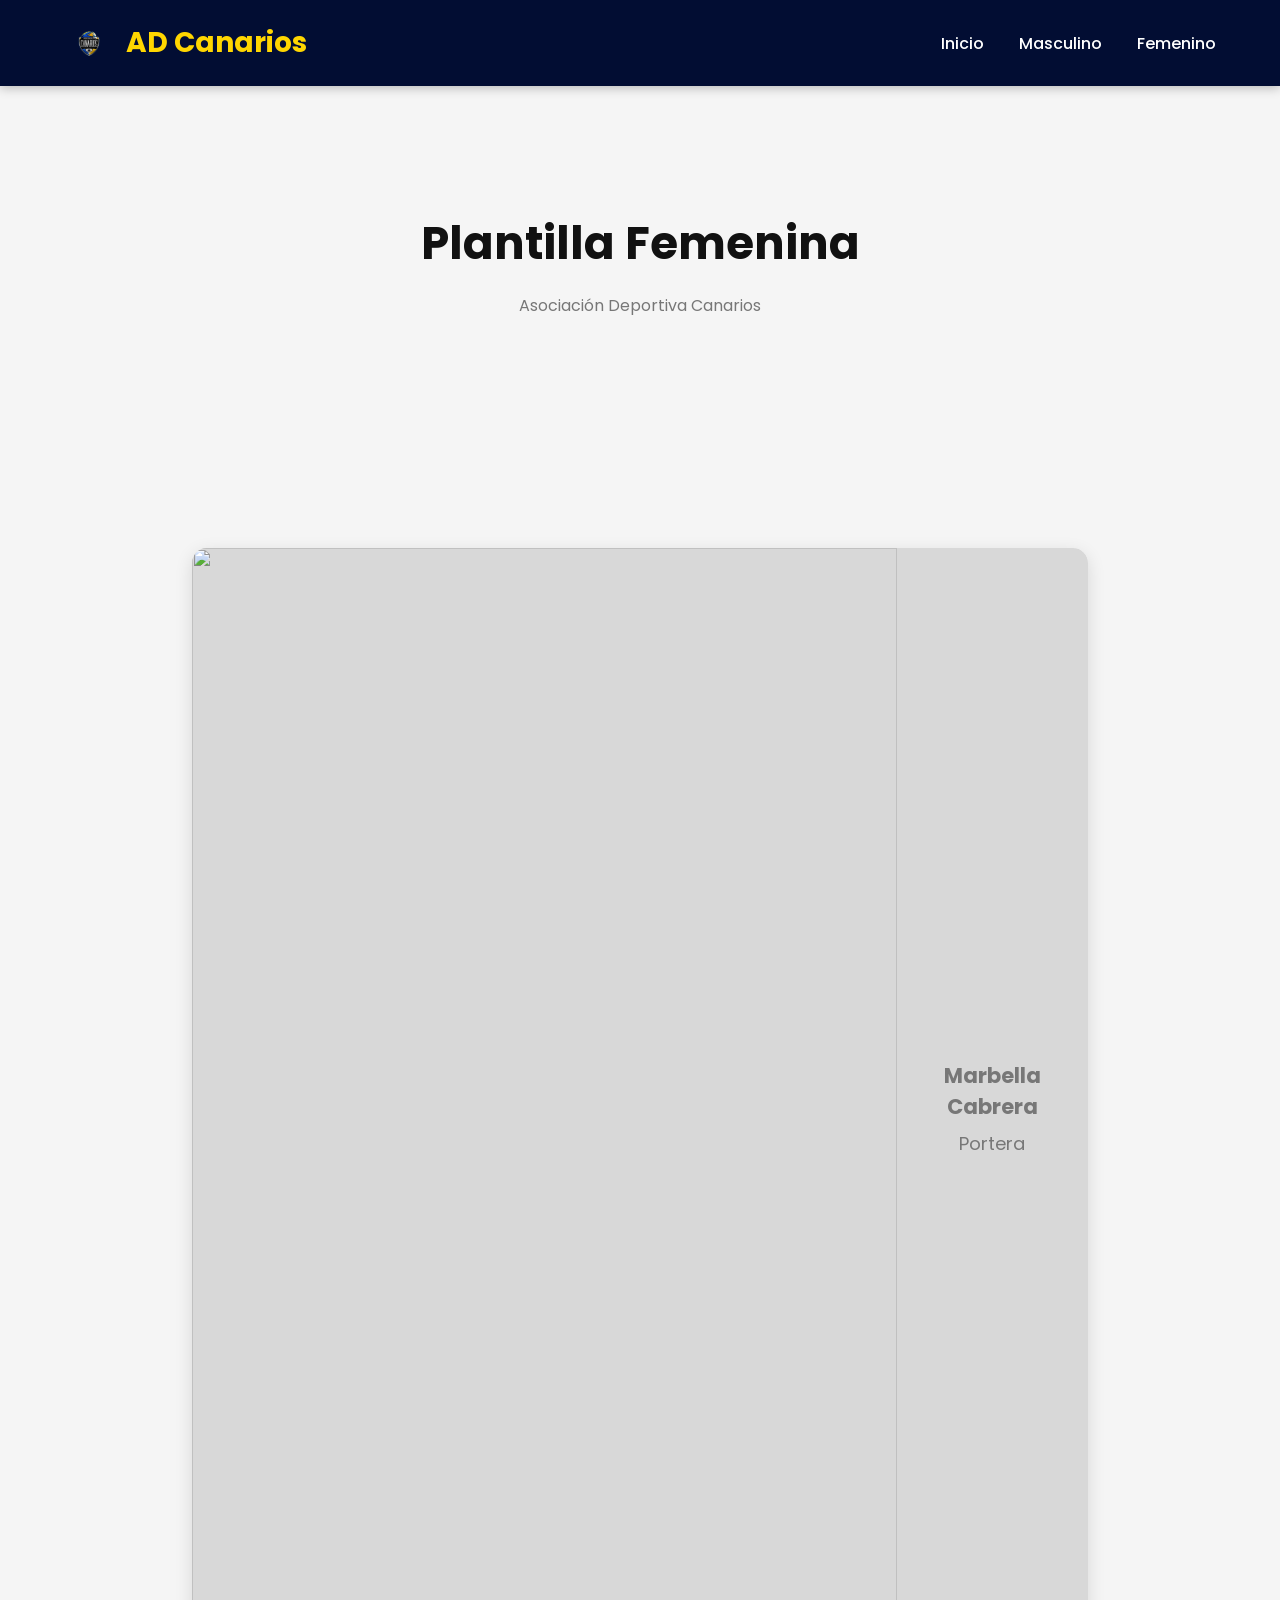
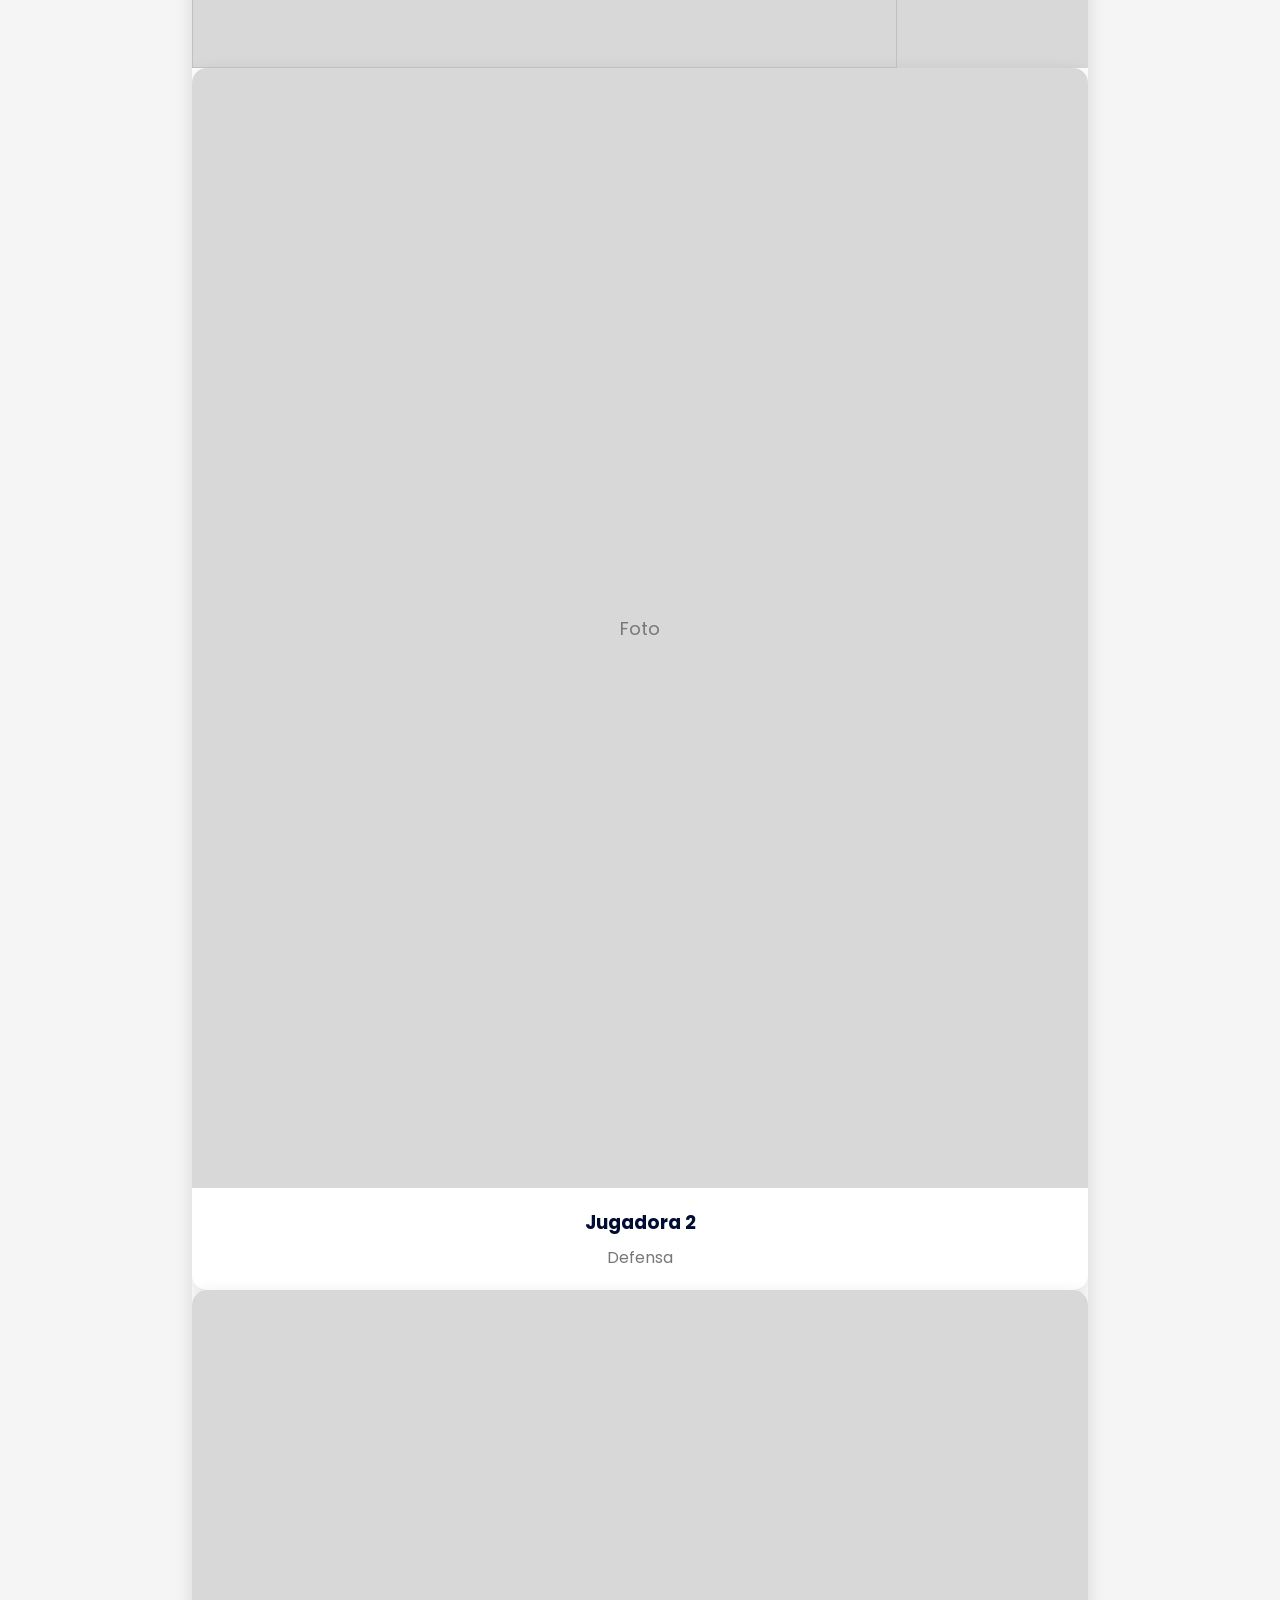
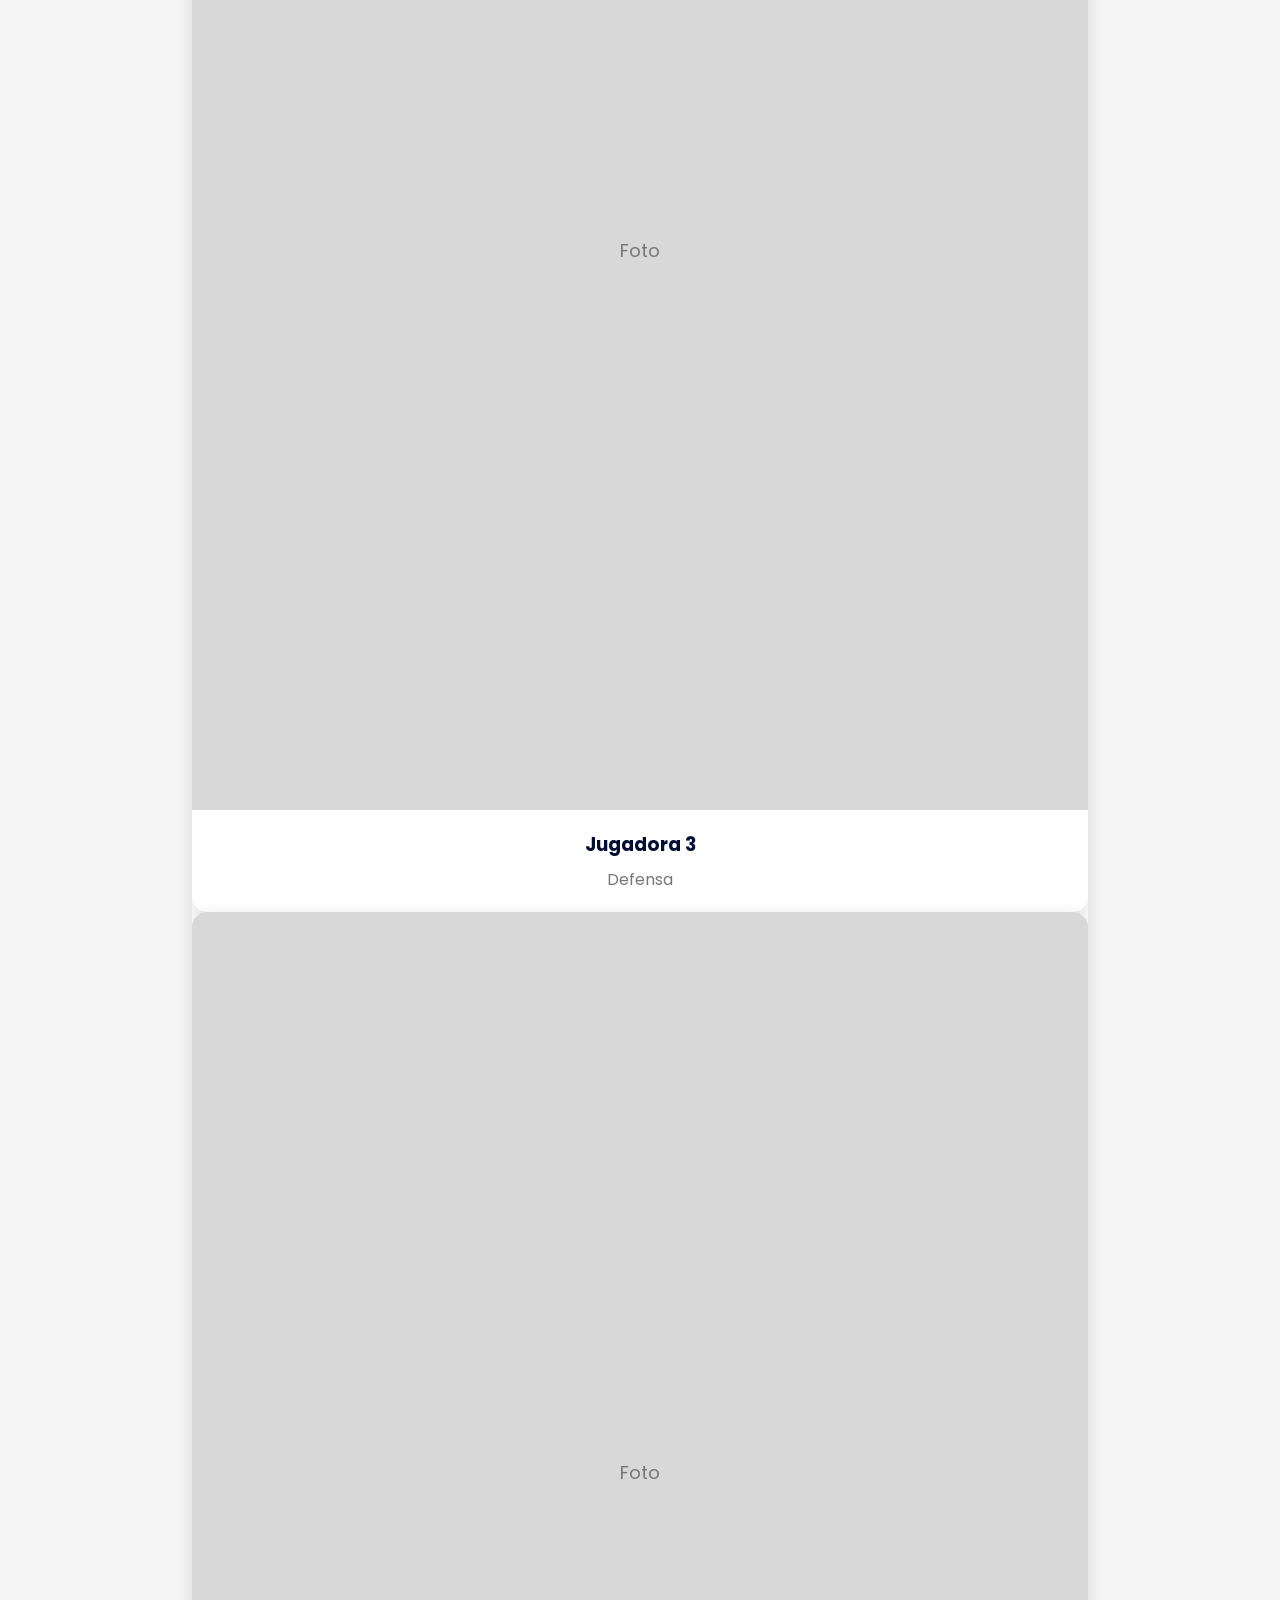
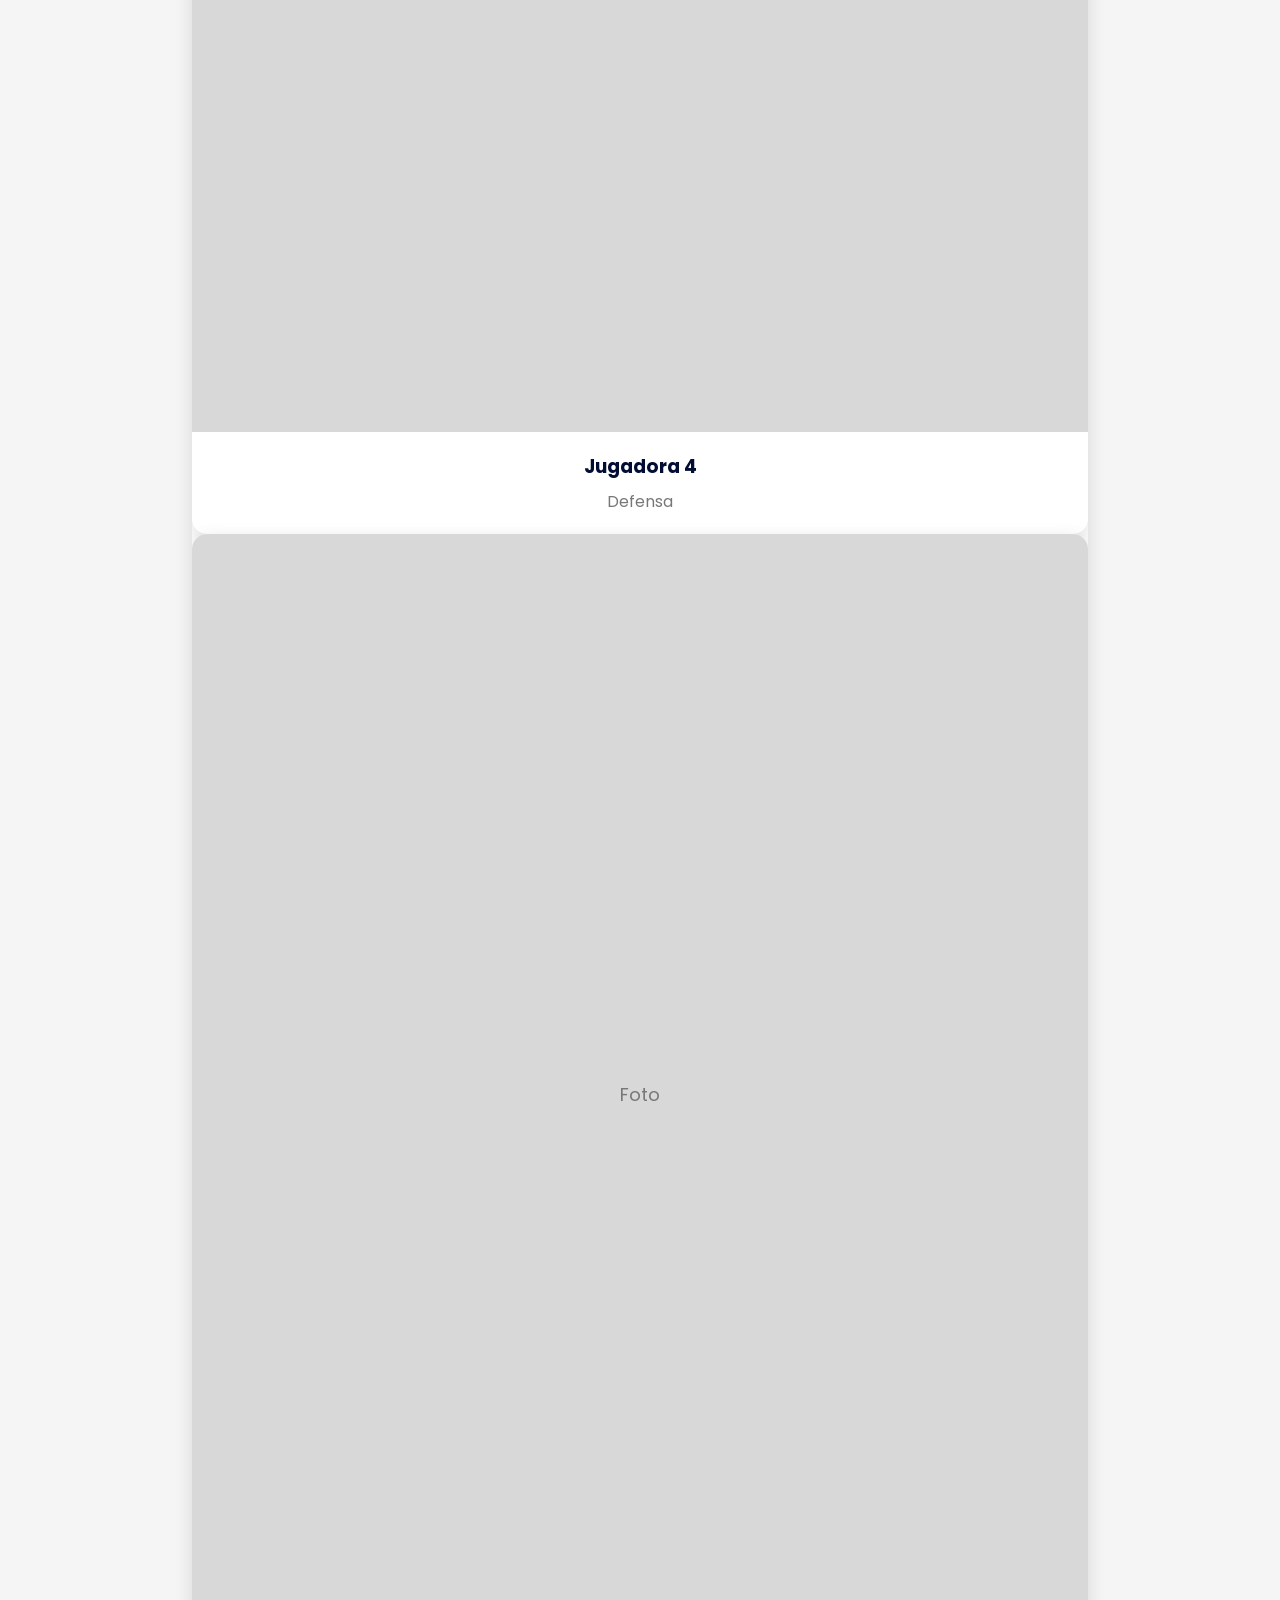
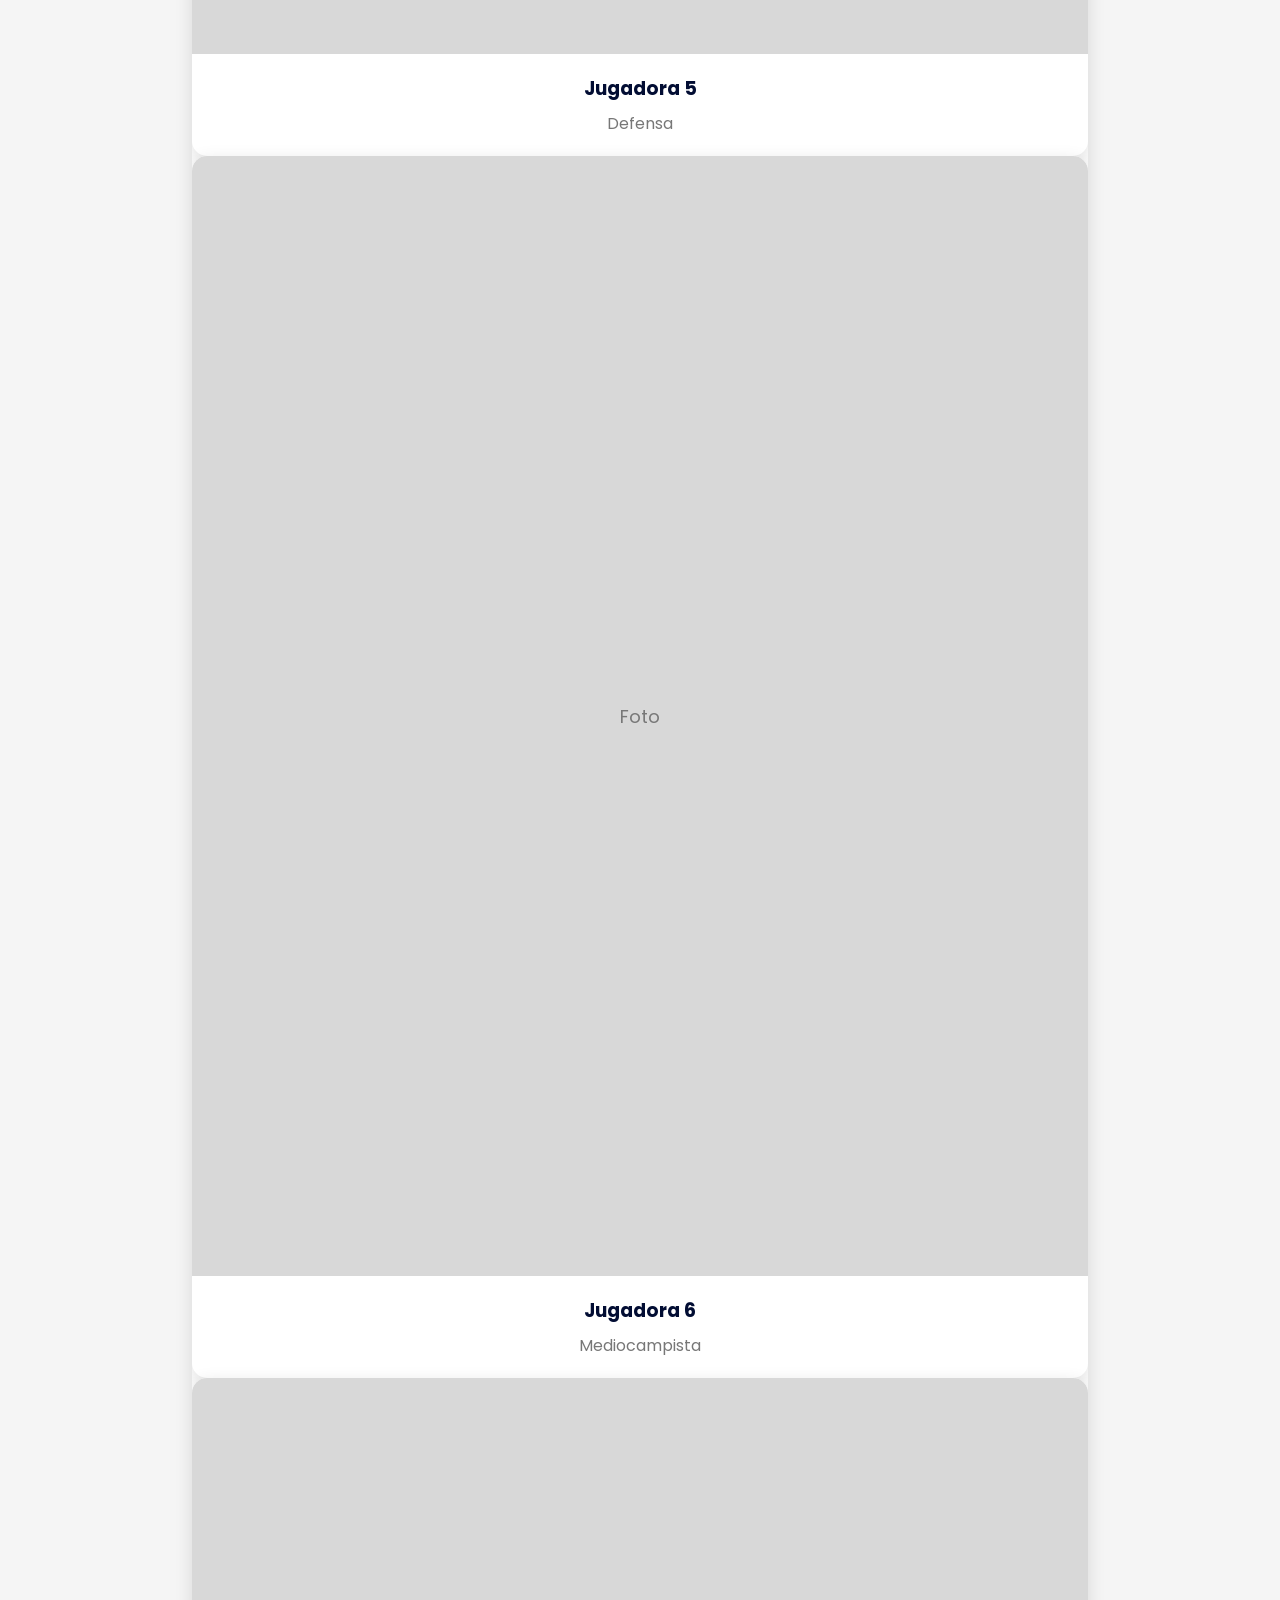
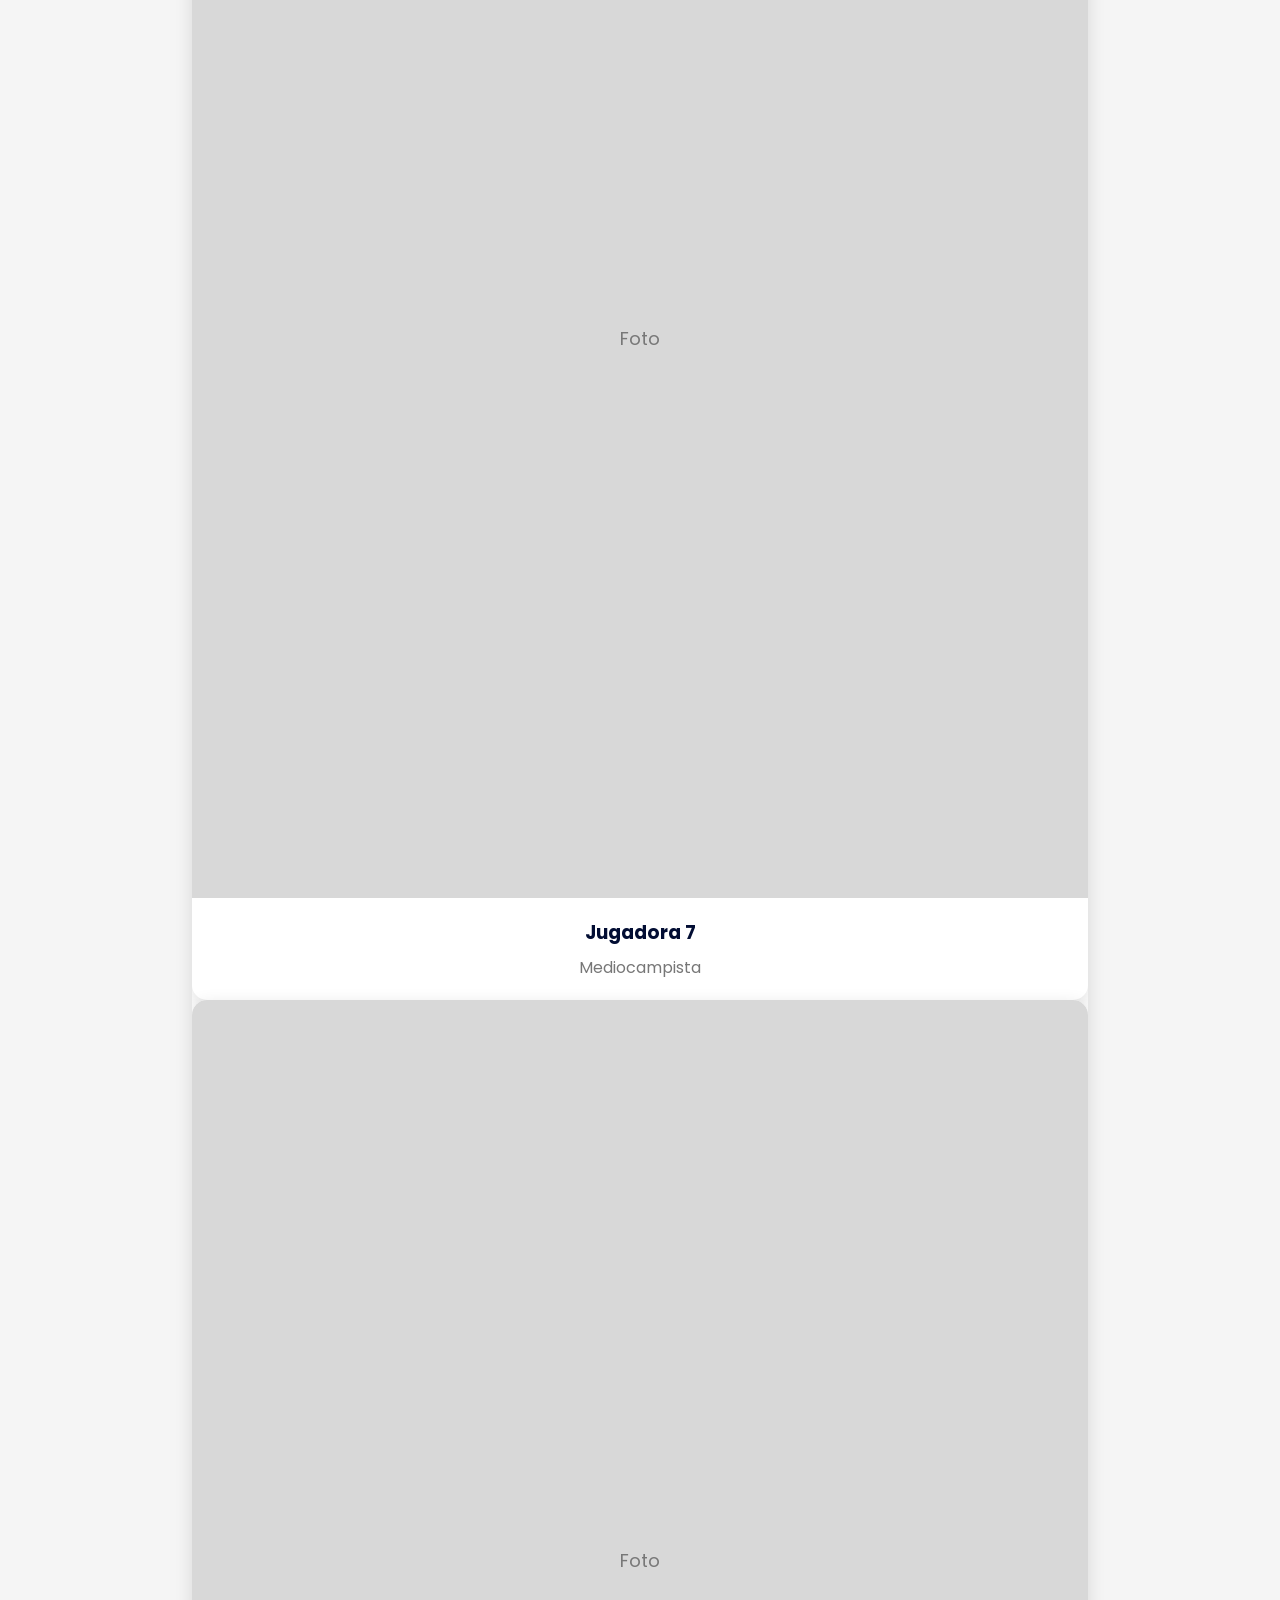
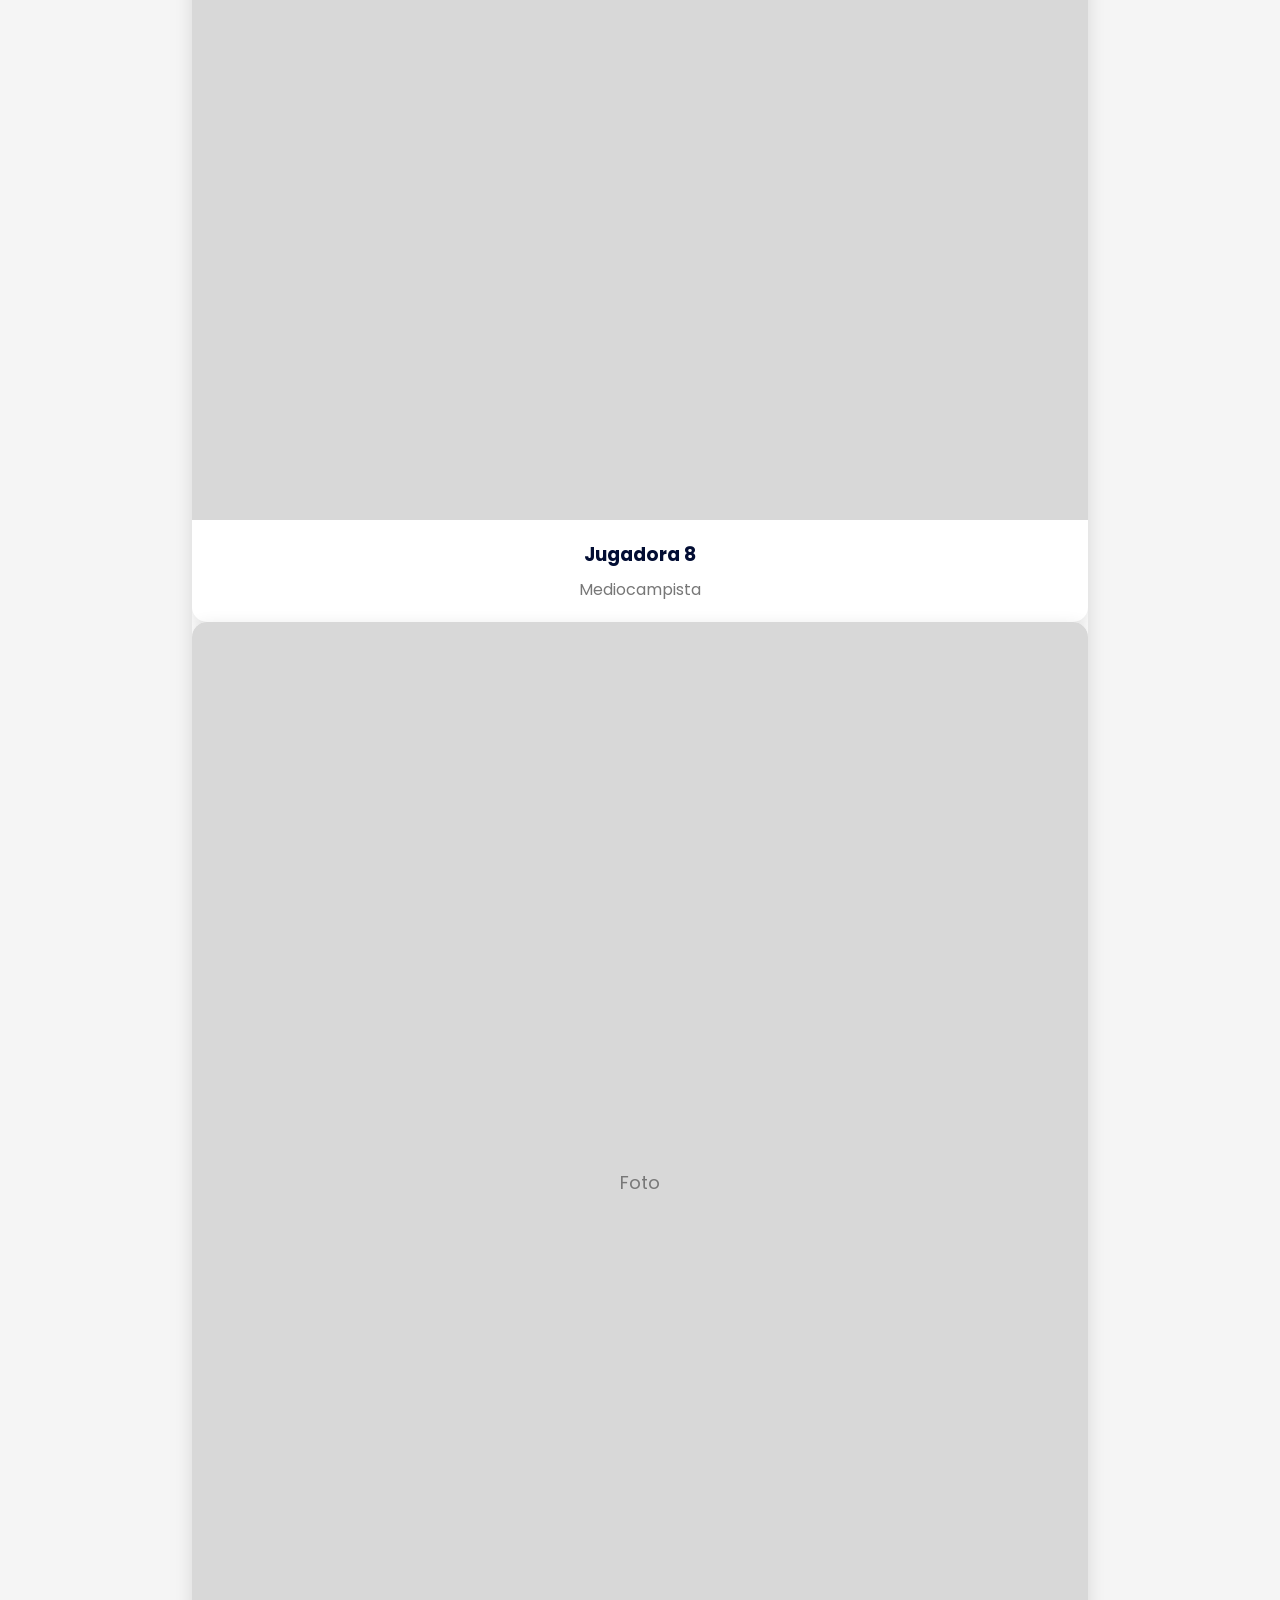
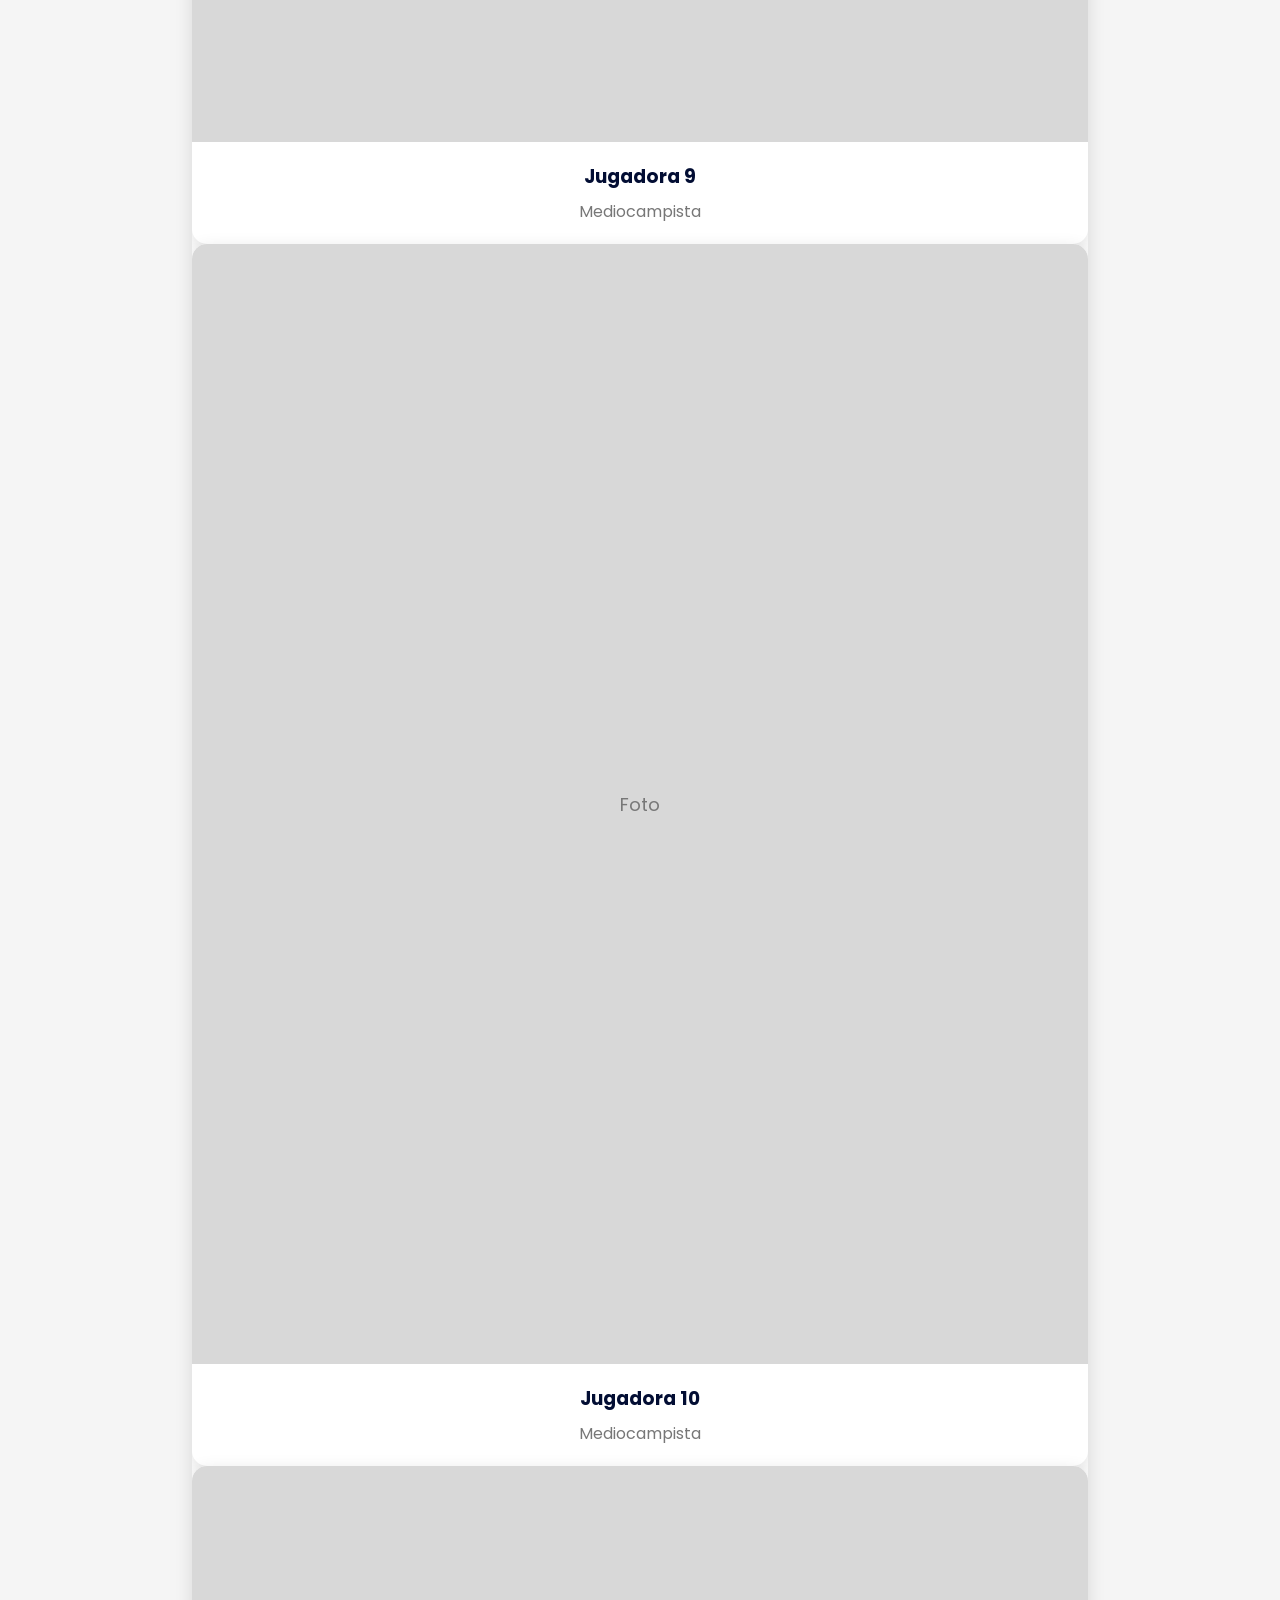
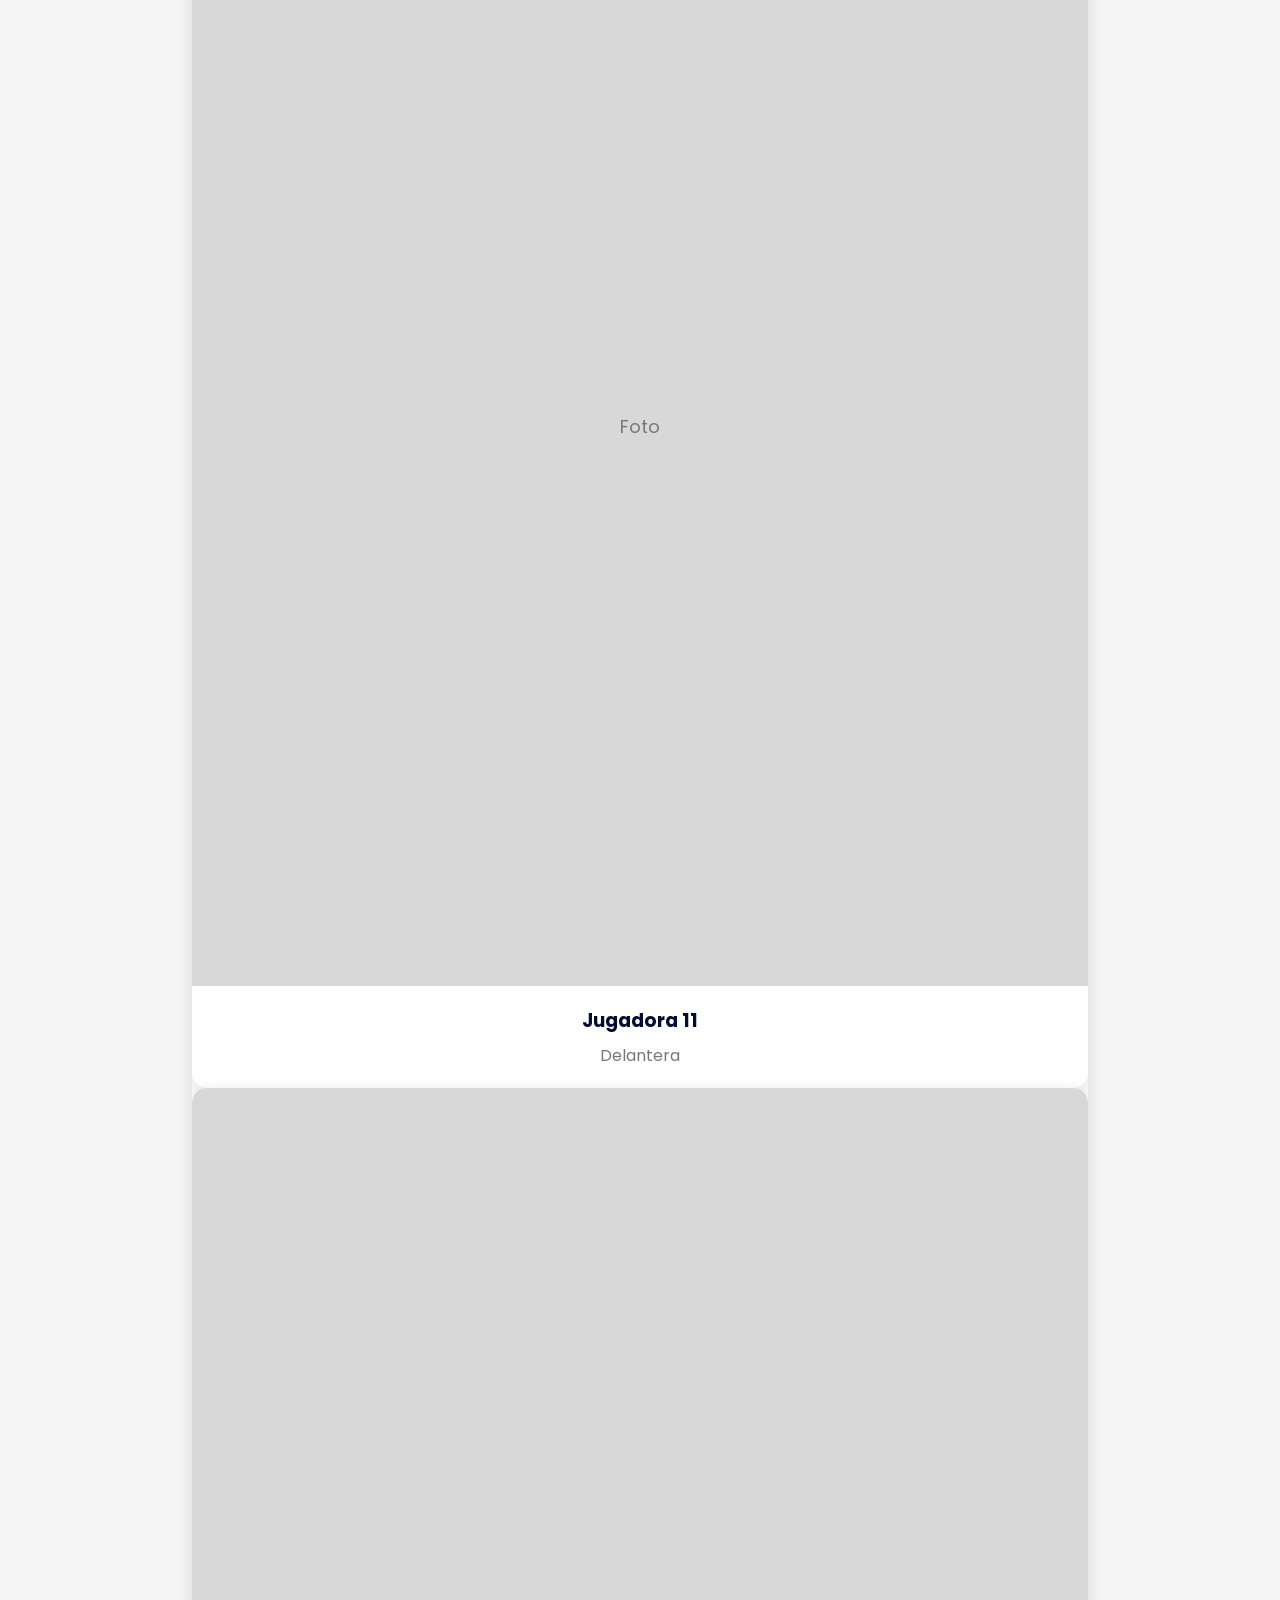
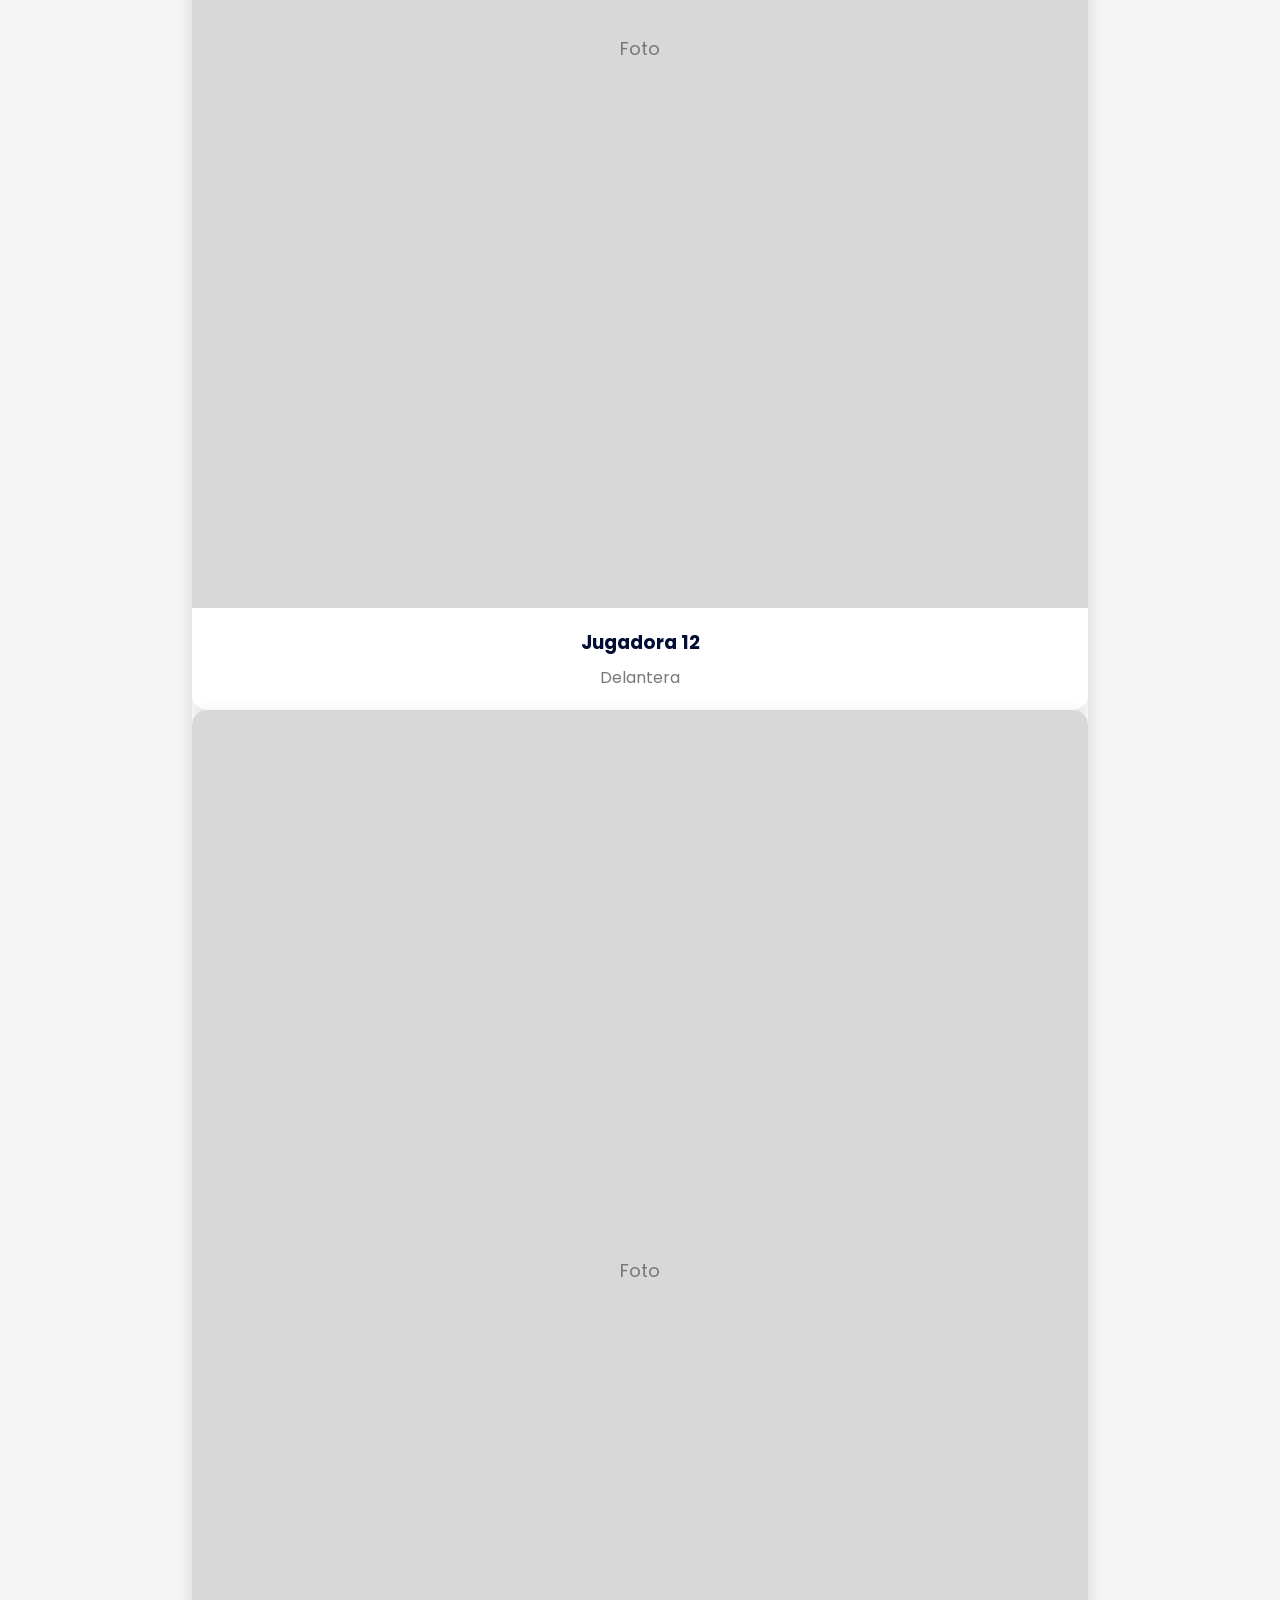
==== plantilla-femenina.html @ b411b933 "Update plantilla-femenina.html" ====
<!DOCTYPE html>
<html lang="es">

<head>
    <meta charset="UTF-8">
    <meta name="viewport" content="width=device-width, initial-scale=1.0">
    <title>Plantilla Femenina | AD Canarios</title>

    <link rel="stylesheet" href="style.css">

    <link rel="preconnect" href="https://fonts.googleapis.com">
    <link rel="preconnect" href="https://fonts.gstatic.com" crossorigin>
    <link rel="icon" type="image/jpeg" href="img/logo.png">

    <link href="https://fonts.googleapis.com/css2?family=Poppins:wght@300;400;500;600;700;800&display=swap"
        rel="stylesheet">
</head>

<body>

<header>

    <nav class="navbar">

        <div class="logo">
            <img src="img/logo.png" alt="Logo AD Canarios">
            <span>AD Canarios</span>
        </div>

        <ul class="menu">
            <li><a href="index.html">Inicio</a></li>
            <li><a href="plantilla-masculina.html">Masculino</a></li>
            <li><a href="plantilla-femenina.html">Femenino</a></li>
        </ul>

    </nav>

</header>

<section class="page-title">

    <h1>Plantilla Femenina</h1>

    <p>
        Asociación Deportiva Canarios
    </p>

</section>

<section class="players-grid">

    <!-- Jugadora 1 -->
    <div class="player-card">
        <div class="player-photo"><img src=img/Femenino/marbella.jpg</div>
        <div class="player-info">
            <h3>Marbella Cabrera</h3>
            <p>Portera</p>
        </div>
    </div>

    <!-- Jugadora 2 -->
    <div class="player-card">
        <div class="player-photo">Foto</div>
        <div class="player-info">
            <h3>Jugadora 2</h3>
            <p>Defensa</p>
        </div>
    </div>

    <!-- Jugadora 3 -->
    <div class="player-card">
        <div class="player-photo">Foto</div>
        <div class="player-info">
            <h3>Jugadora 3</h3>
            <p>Defensa</p>
        </div>
    </div>

    <!-- Jugadora 4 -->
    <div class="player-card">
        <div class="player-photo">Foto</div>
        <div class="player-info">
            <h3>Jugadora 4</h3>
            <p>Defensa</p>
        </div>
    </div>

    <!-- Jugadora 5 -->
    <div class="player-card">
        <div class="player-photo">Foto</div>
        <div class="player-info">
            <h3>Jugadora 5</h3>
            <p>Defensa</p>
        </div>
    </div>

    <!-- Jugadora 6 -->
    <div class="player-card">
        <div class="player-photo">Foto</div>
        <div class="player-info">
            <h3>Jugadora 6</h3>
            <p>Mediocampista</p>
        </div>
    </div>

    <!-- Jugadora 7 -->
    <div class="player-card">
        <div class="player-photo">Foto</div>
        <div class="player-info">
            <h3>Jugadora 7</h3>
            <p>Mediocampista</p>
        </div>
    </div>

    <!-- Jugadora 8 -->
    <div class="player-card">
        <div class="player-photo">Foto</div>
        <div class="player-info">
            <h3>Jugadora 8</h3>
            <p>Mediocampista</p>
        </div>
    </div>

    <!-- Jugadora 9 -->
    <div class="player-card">
        <div class="player-photo">Foto</div>
        <div class="player-info">
            <h3>Jugadora 9</h3>
            <p>Mediocampista</p>
        </div>
    </div>

    <!-- Jugadora 10 -->
    <div class="player-card">
        <div class="player-photo">Foto</div>
        <div class="player-info">
            <h3>Jugadora 10</h3>
            <p>Mediocampista</p>
        </div>
    </div>

    <!-- Jugadora 11 -->
    <div class="player-card">
        <div class="player-photo">Foto</div>
        <div class="player-info">
            <h3>Jugadora 11</h3>
            <p>Delantera</p>
        </div>
    </div>

    <!-- Jugadora 12 -->
    <div class="player-card">
        <div class="player-photo">Foto</div>
        <div class="player-info">
            <h3>Jugadora 12</h3>
            <p>Delantera</p>
        </div>
    </div>

    <!-- Jugadora 13 -->
    <div class="player-card">
        <div class="player-photo">Foto</div>
        <div class="player-info">
            <h3>Jugadora 13</h3>
            <p>Delantera</p>
        </div>
    </div>

    <!-- Jugadora 14 -->
    <div class="player-card">
        <div class="player-photo">Foto</div>
        <div class="player-info">
            <h3>Jugadora 14</h3>
            <p>Delantera</p>
        </div>
    </div>

    <!-- Jugadora 15 -->
    <div class="player-card">
        <div class="player-photo">Foto</div>
        <div class="player-info">
            <h3>Jugadora 15</h3>
            <p>Delantera</p>
        </div>
    </div>

    <!-- Jugadora 16 -->
    <div class="player-card">
        <div class="player-photo">Foto</div>
        <div class="player-info">
            <h3>Jugadora 16</h3>
            <p>Suplente</p>
        </div>
    </div>

    <!-- Jugadora 17 -->
    <div class="player-card">
        <div class="player-photo">Foto</div>
        <div class="player-info">
            <h3>Jugadora 17</h3>
            <p>Suplente</p>
        </div>
    </div>

    <!-- Jugadora 18 -->
    <div class="player-card">
        <div class="player-photo">Foto</div>
        <div class="player-info">
            <h3>Jugadora 18</h3>
            <p>Suplente</p>
        </div>
    </div>

    <!-- Jugadora 19 -->
    <div class="player-card">
        <div class="player-photo">Foto</div>
        <div class="player-info">
            <h3>Jugadora 19</h3>
            <p>Suplente</p>
        </div>
    </div>

    <!-- Jugadora 20 -->
    <div class="player-card">
        <div class="player-photo">Foto</div>
        <div class="player-info">
            <h3>Jugadora 20</h3>
            <p>Suplente</p>
        </div>
    </div>

</section>

<footer>

    <h2>AD Canarios</h2>

    <p>Plantilla Oficial Femenina</p>

    <p>© 2026 Todos los derechos reservados.</p>

</footer>

</body>

</html>
---- style.css ----
/* ===========================
   RESET
=========================== */

*{
    margin:0;
    padding:0;
    box-sizing:border-box;
}

html{
    scroll-behavior:smooth;
}

body{
    font-family:'Poppins',sans-serif;
    background:#f5f5f5;
    color:#020d33;
}

/* ===========================
   NAVBAR
=========================== */

header{
    position:fixed;
    width:100%;
    top:0;
    left:0;
    z-index:1000;
    background:#020d33;
    box-shadow:0 2px 10px rgba(0,0,0,.25);
}

.navbar{
    width:90%;
    max-width:1200px;
    margin:auto;
    display:flex;
    justify-content:space-between;
    align-items:center;
    padding:18px 0;
}

.logo{
    display: flex;
    align-items: center;
    gap: 12px;
}

.logo img{
    width: 50px;
    height: 50px;
    object-fit: contain;
}

.logo span{
    color: #FFD600;
    font-size: 28px;
    font-weight: 700;
}

.menu{
    display:flex;
    list-style:none;
    gap:35px;
}

.menu a{
    color:white;
    text-decoration:none;
    font-weight:500;
    transition:.3s;
}

.menu a:hover{
    color:#FFD600;
}

/* ===========================
   HERO
=========================== */

.hero{
    height:100vh;
    background:
        linear-gradient(rgba(0,0,0,.55), rgba(0,0,0,.55)),
        url("img/fondoEquipo.jpeg");

    background-size:cover;
    background-position:center;
    background-repeat:no-repeat;

    display:flex;
    align-items:center;
    justify-content:center;
}


.hero-content{
    position:relative;
    z-index:2;
    color:white;
    text-align:center;
    width:90%;
    max-width:900px;
}

.hero h1{
    font-size:60px;
    margin-bottom:20px;
}

.hero p{
    font-size:20px;
    line-height:1.8;
    margin-bottom:40px;
}

.hero-buttons{
    display:flex;
    justify-content:center;
    gap:20px;
    flex-wrap:wrap;
}

/* ===========================
   BOTONES
=========================== */

.btn{
    background:#FFD600;
    color:#111;
    text-decoration:none;
    padding:15px 35px;
    border-radius:40px;
    font-weight:700;
    transition:.3s;
}

.btn:hover{
    transform:translateY(-4px);
    background:#111;
    color:#FFD600;
}

.btn2{
    background:white;
}

.btn2:hover{
    background:#FFD600;
    color:#111;
}

/* ===========================
   SECCIONES
=========================== */

section{
    padding:90px 10%;
}

h2{
    text-align:center;
    font-size:40px;
    margin-bottom:50px;
    color:#111;
}

.container{
    max-width:900px;
    margin:auto;
    text-align:center;
}

.container p{
    font-size:18px;
    line-height:1.9;
    margin-bottom:20px;
}

/* ===========================
   MISION
=========================== */

.mision-vision{
    display:grid;
    grid-template-columns:repeat(2,1fr);
    gap:30px;
    padding:0 10% 90px;
}

.card{
    background:white;
    padding:40px;
    border-radius:15px;
    box-shadow:0 5px 18px rgba(0,0,0,.1);
    transition:.3s;
}

.card:hover{
    transform:translateY(-8px);
}

.card h3{
    color:#FFD600;
    margin-bottom:20px;
    font-size:30px;
}

.card p{
    line-height:1.8;
}

/* ===========================
   EQUIPOS
=========================== */

.equipos-grid{
    display:grid;
    grid-template-columns:repeat(2,1fr);
    gap:40px;
}

.equipo-card{
    background:white;
    border-radius:18px;
    padding:40px;
    text-align:center;
    box-shadow:0 6px 20px rgba(0,0,0,.12);
    transition:.3s;
}

.equipo-card:hover{
    transform:translateY(-10px);
}

.equipo-card h3{
    margin-bottom:15px;
    font-size:28px;
}

.equipo-card p{
    margin-bottom:30px;
    line-height:1.7;
}

/* ===========================
   ESTADISTICAS
=========================== */

.estadisticas{
    background:#020d33
    ;
    color:white;
}

.estadisticas h2{
    color:white;
}

.stats{
    display:grid;
    grid-template-columns:repeat(4,1fr);
    gap:25px;
}

.stat{
    text-align:center;
    background:#222;
    padding:35px;
    border-radius:15px;
}

.stat h3{
    font-size:50px;
    color:#FFD600;
}

.stat span{
    font-size:18px;
}

/* ===========================
   CTA
=========================== */

.cta{
    text-align:center;
    background:#FFD600;
}

.cta h2{
    color:#111;
}

.cta p{
    font-size:20px;
    margin-bottom:35px;
}

/* ===========================
   FOOTER
=========================== */

footer{
    background:#111;
    color:white;
    text-align:center;
    padding:50px 20px;
}

footer h2{
    color:#FFD600;
    margin-bottom:15px;
}

footer p{
    margin:10px 0;
}

/* ===========================
   PLANTILLAS
=========================== */

.page-title{
    margin-top:120px;
    text-align:center;
    margin-bottom:50px;
}

.page-title h1{
    font-size:45px;
    color:#111;
}

.page-title p{
    color:#777;
    margin-top:15px;
}

.players-grid{
    width:90%;
    max-width:1300px;
    margin:auto;
    display:grid;
    grid-template-columns:repeat(auto-fit,minmax(220px,1fr));
    gap:25px;
    padding-bottom:80px;
}

.player-card{
    background:white;
    border-radius:15px;
    overflow:hidden;
    box-shadow:0 5px 18px rgba(0,0,0,.12);
    transition:.3s;
}

.player-card:hover{
    transform:translateY(-8px);
}

.player-photo{
    aspect-ratio:4/5;
    background:#d8d8d8;
    display:flex;
    justify-content:center;
    align-items:center;
    color:#777;
    font-size:18px;
    overflow:hidden;
}

.player-photo img{
    width:100%;
    height:100%;
    object-fit:contain;
}

.player-info{
    padding:20px;
    text-align:center;
}

.player-info h3{
    margin-bottom:8px;
}

.player-info p{
    color:#777;
}

/* ===========================
   RESPONSIVE
=========================== */

@media(max-width:992px){

.menu{
    gap:18px;
}

.hero h1{
    font-size:42px;
}

.stats{
    grid-template-columns:repeat(2,1fr);
}

.mision-vision{
    grid-template-columns:1fr;
}

.equipos-grid{
    grid-template-columns:1fr;
}

}

@media(max-width:768px){

.navbar{
    flex-direction:column;
    gap:20px;
}

.menu{
    flex-wrap:wrap;
    justify-content:center;
}

.hero h1{
    font-size:35px;
}

.hero p{
    font-size:18px;
}

.stats{
    grid-template-columns:1fr;
}

.page-title h1{
    font-size:34px;
}

}
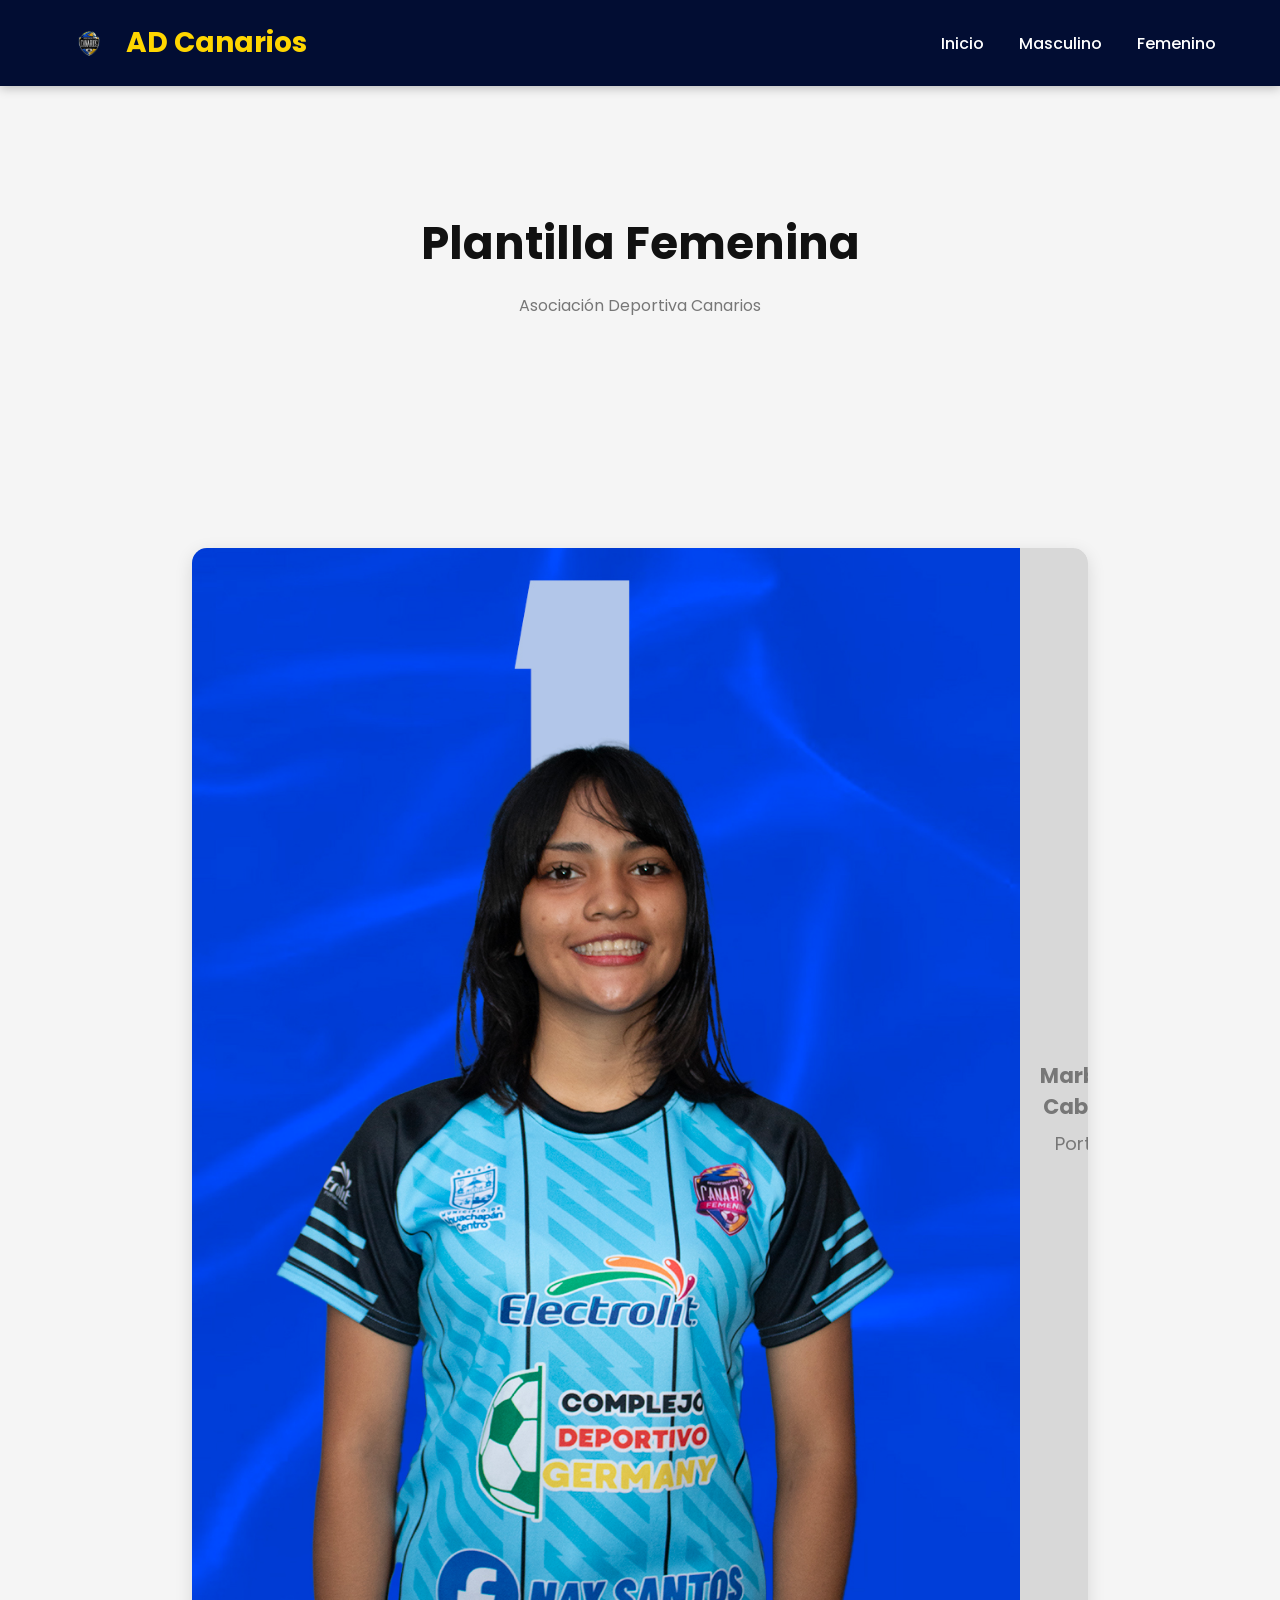
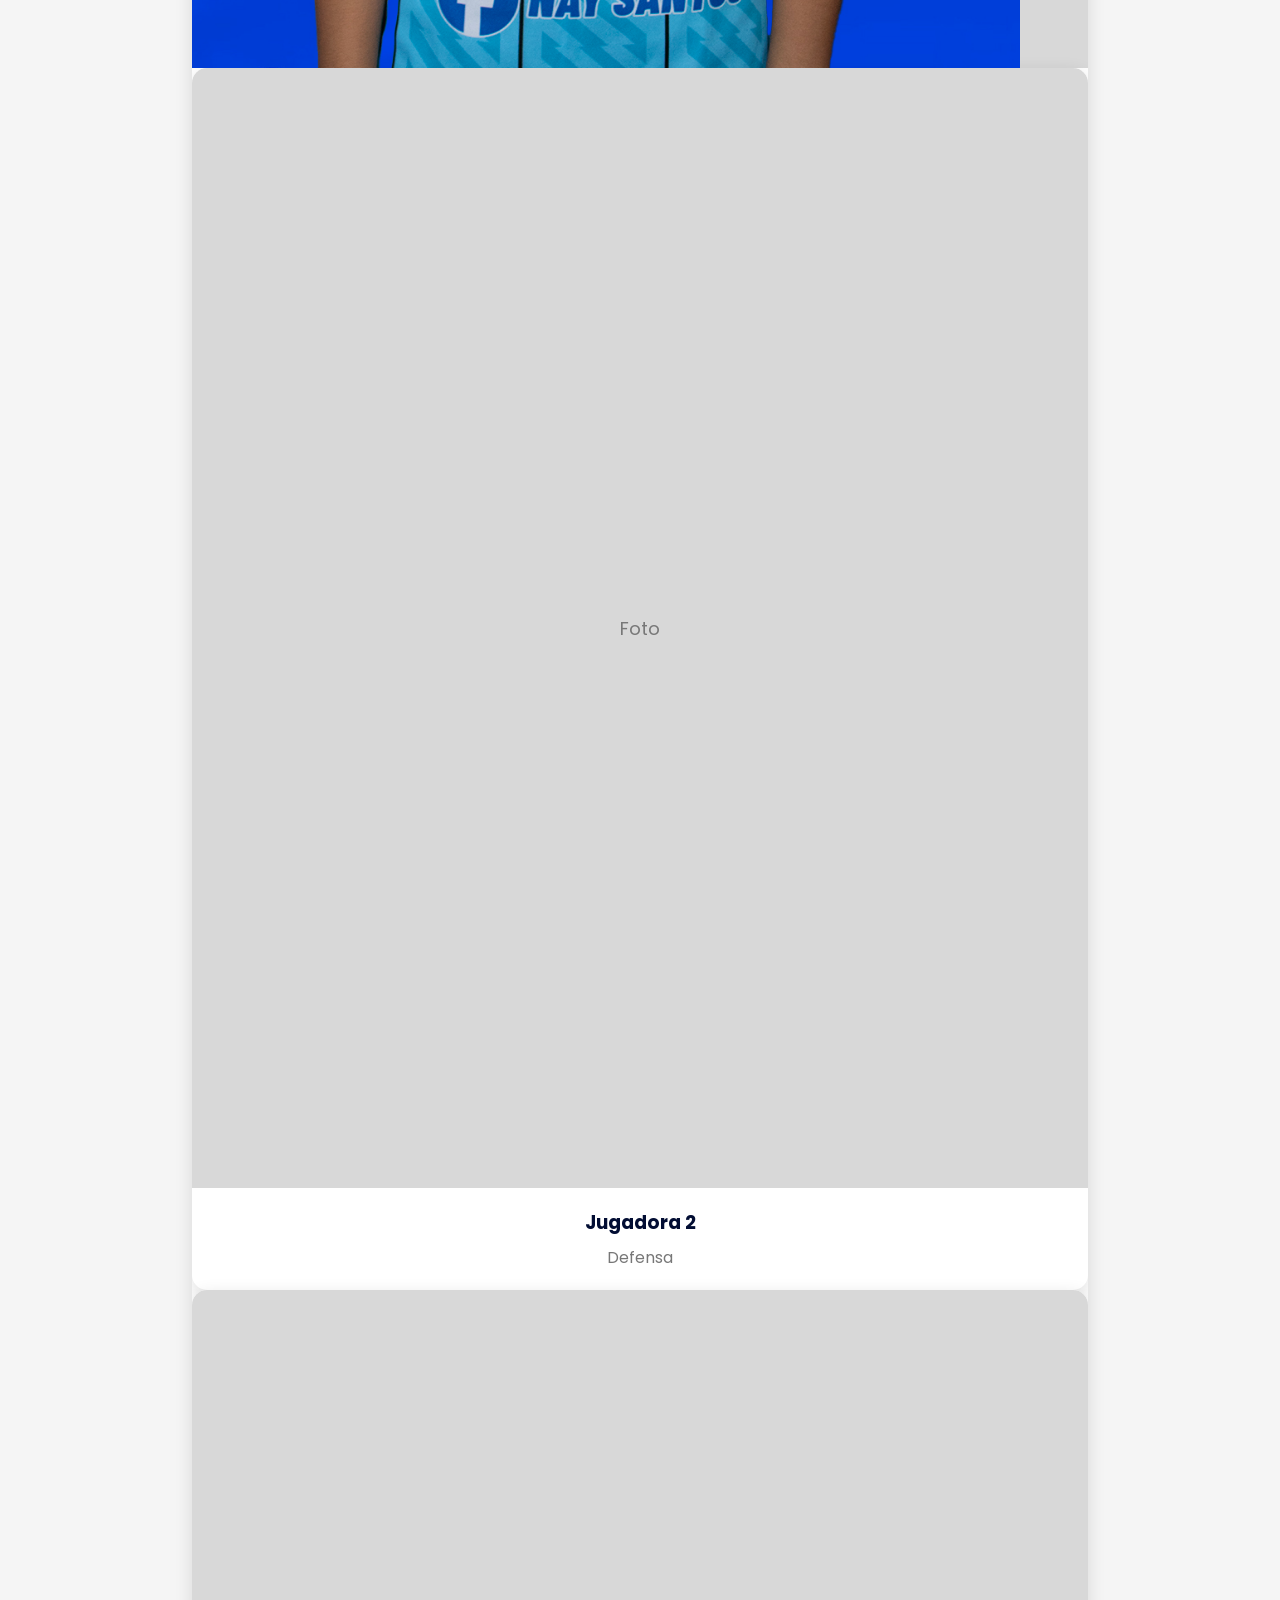
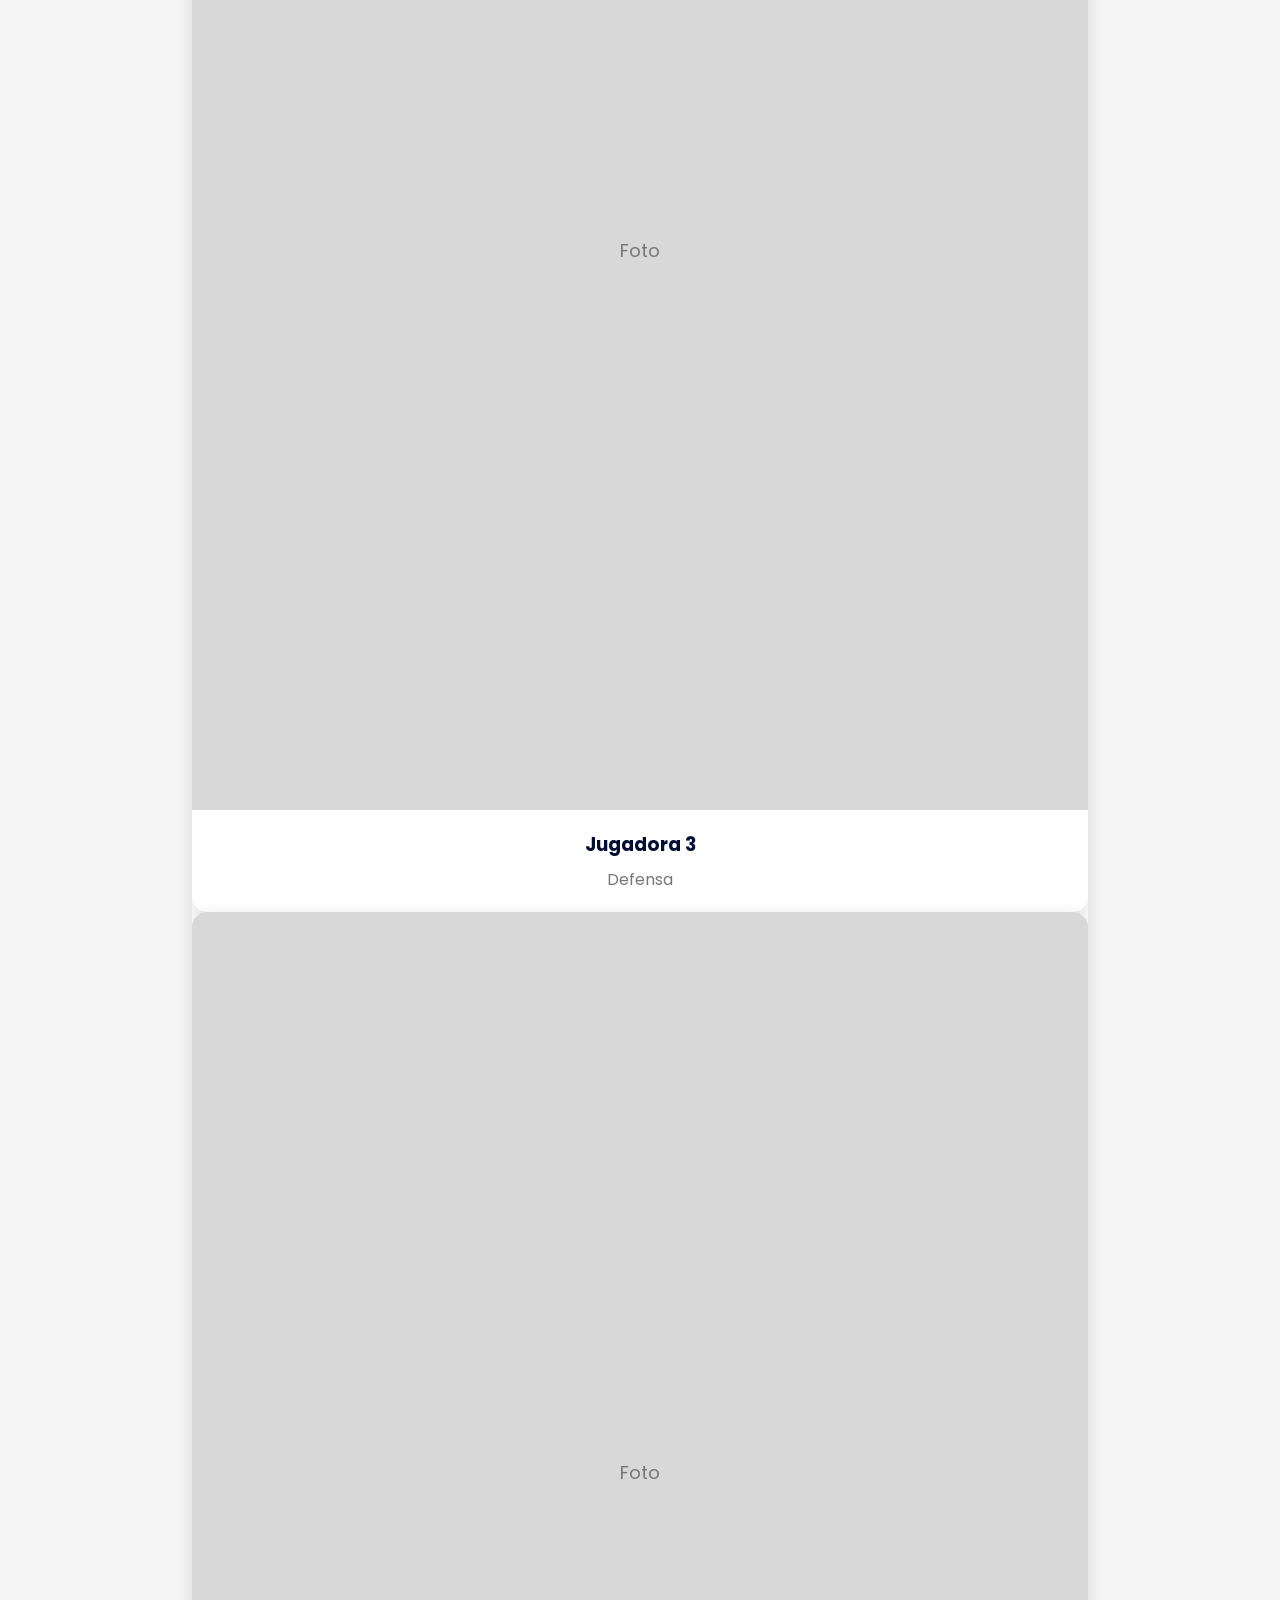
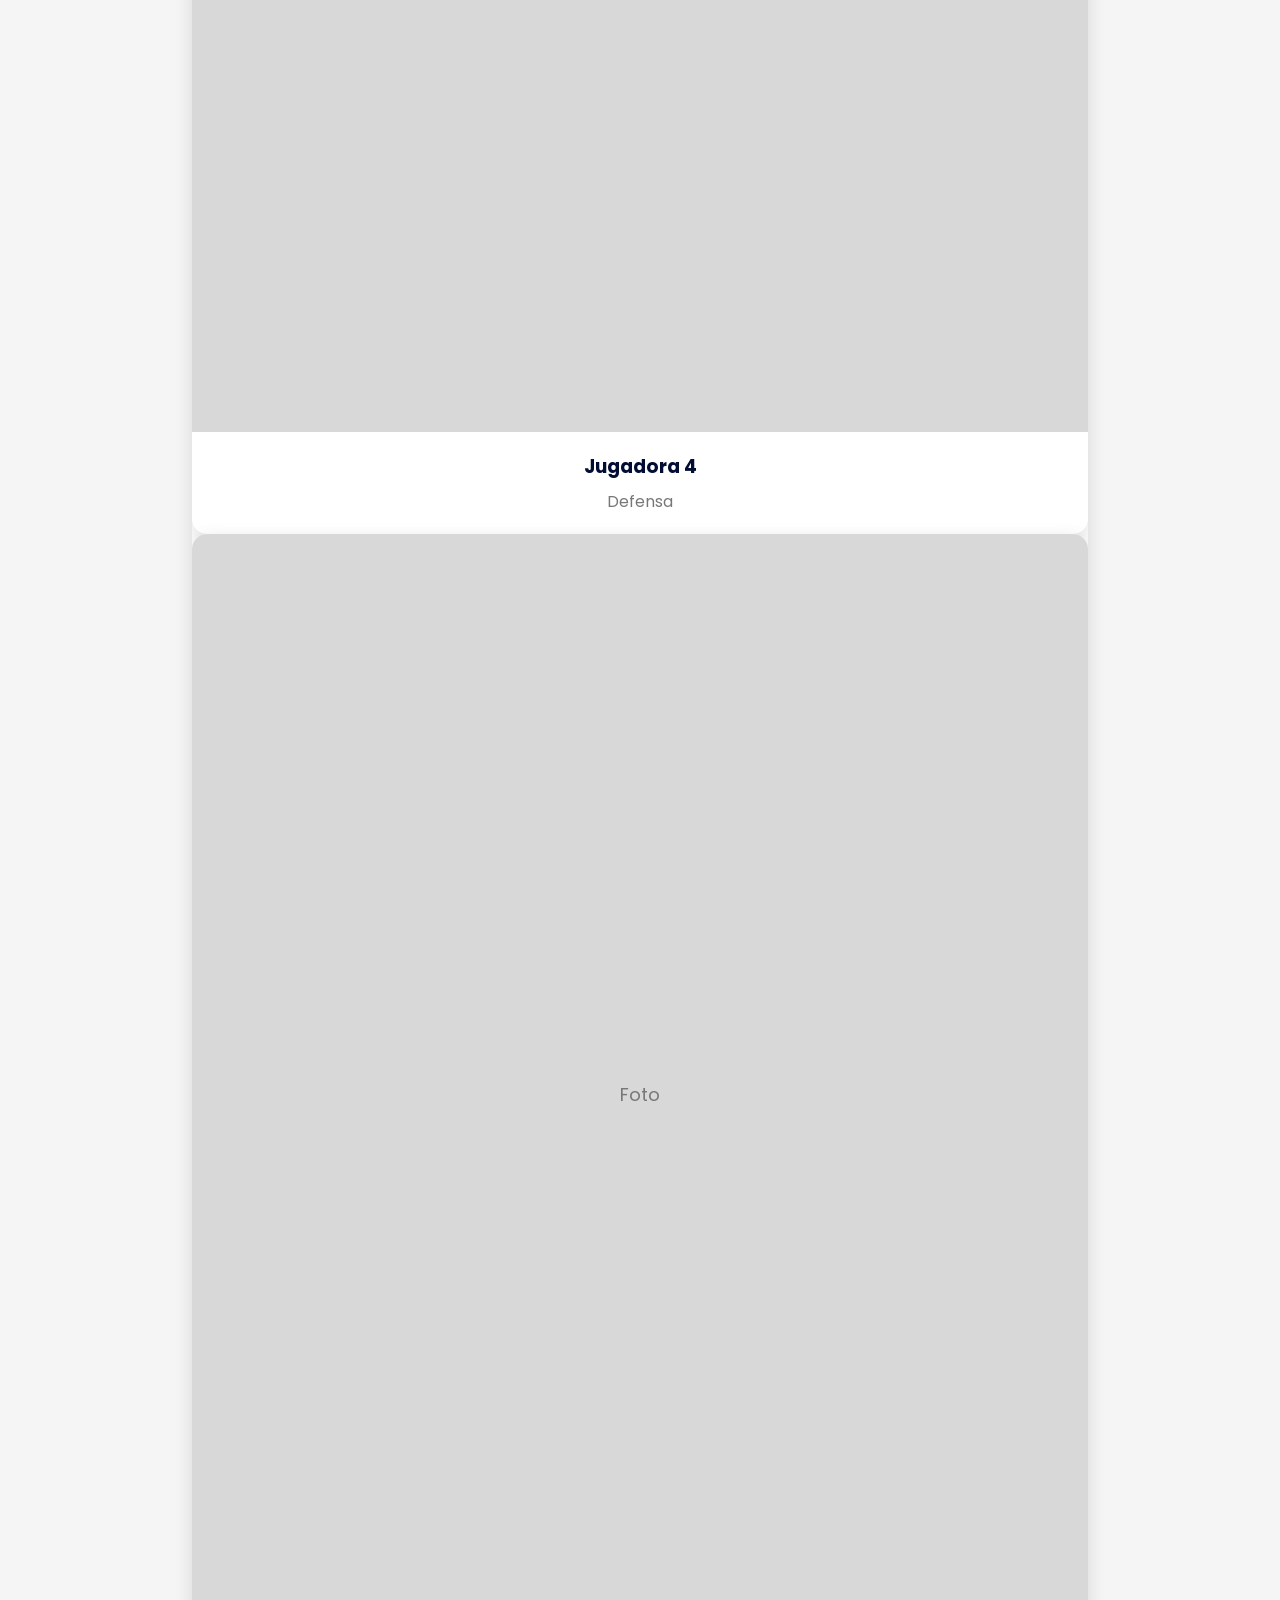
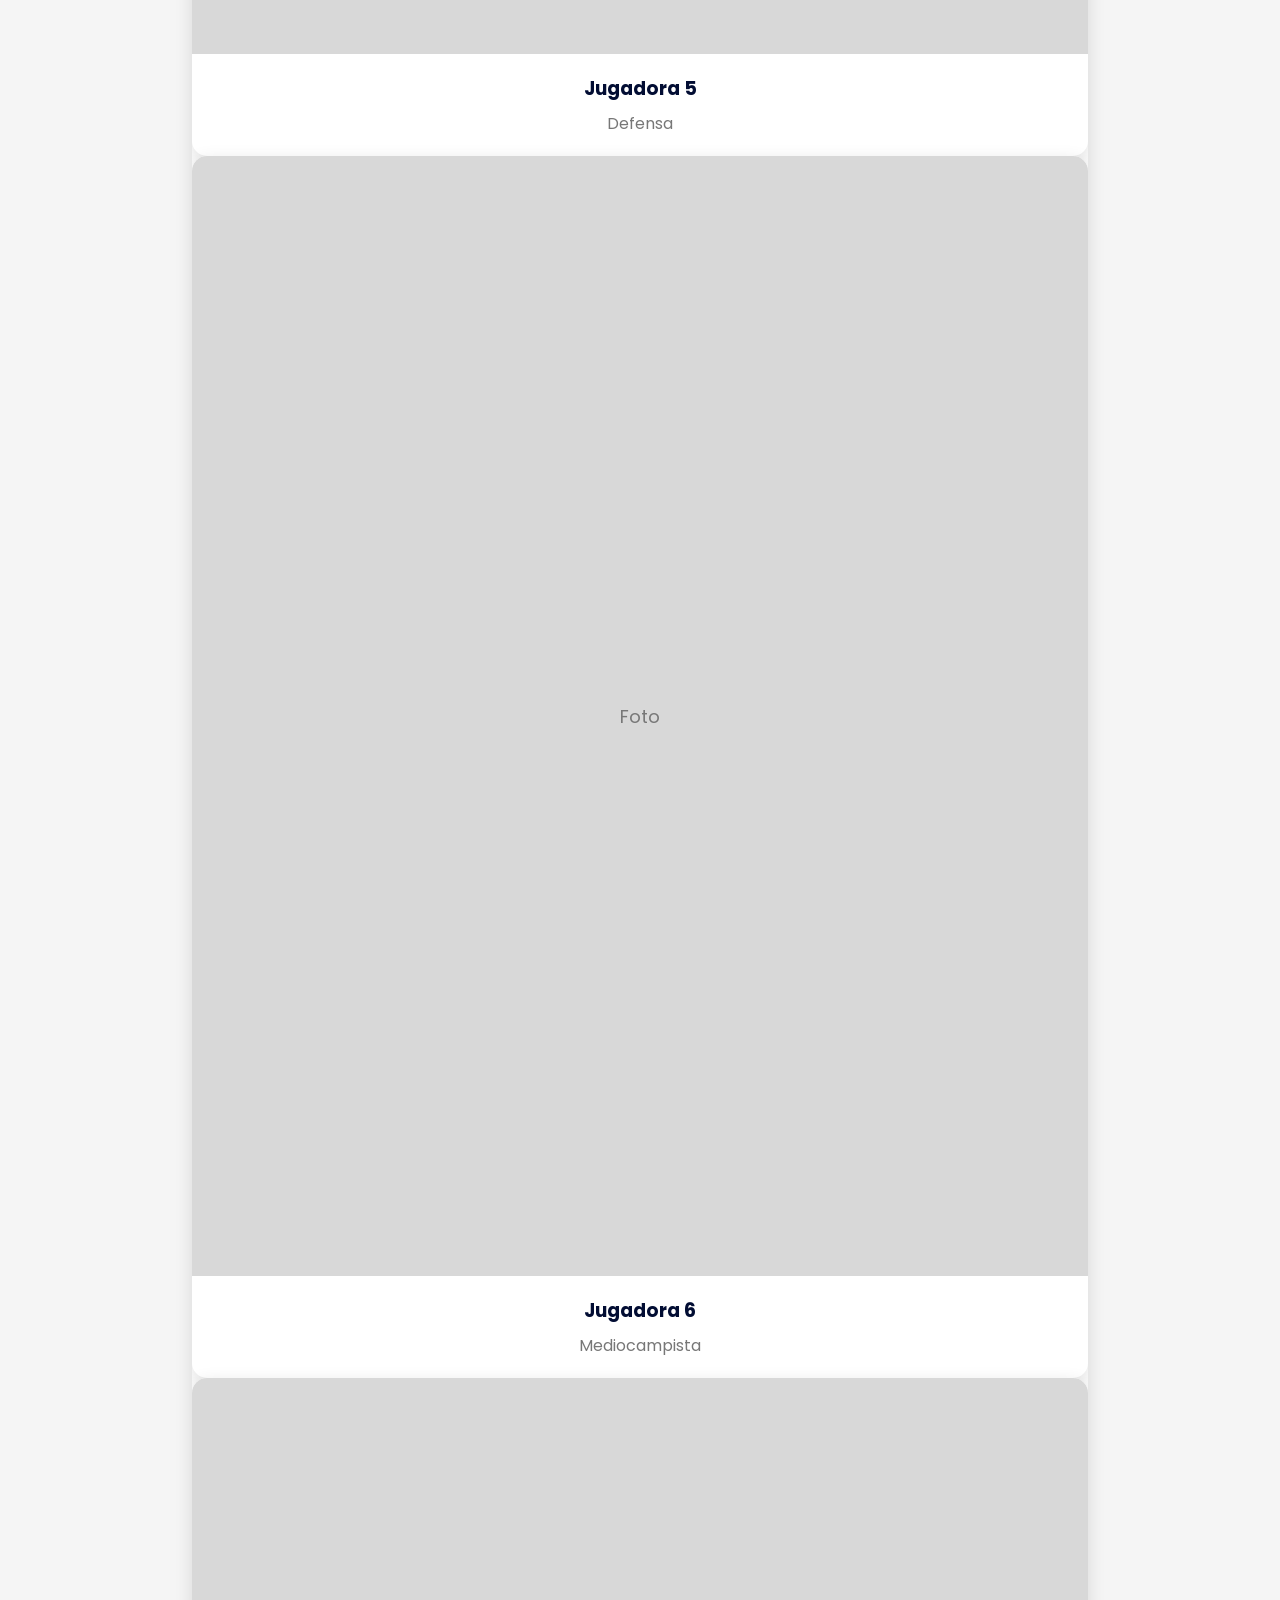
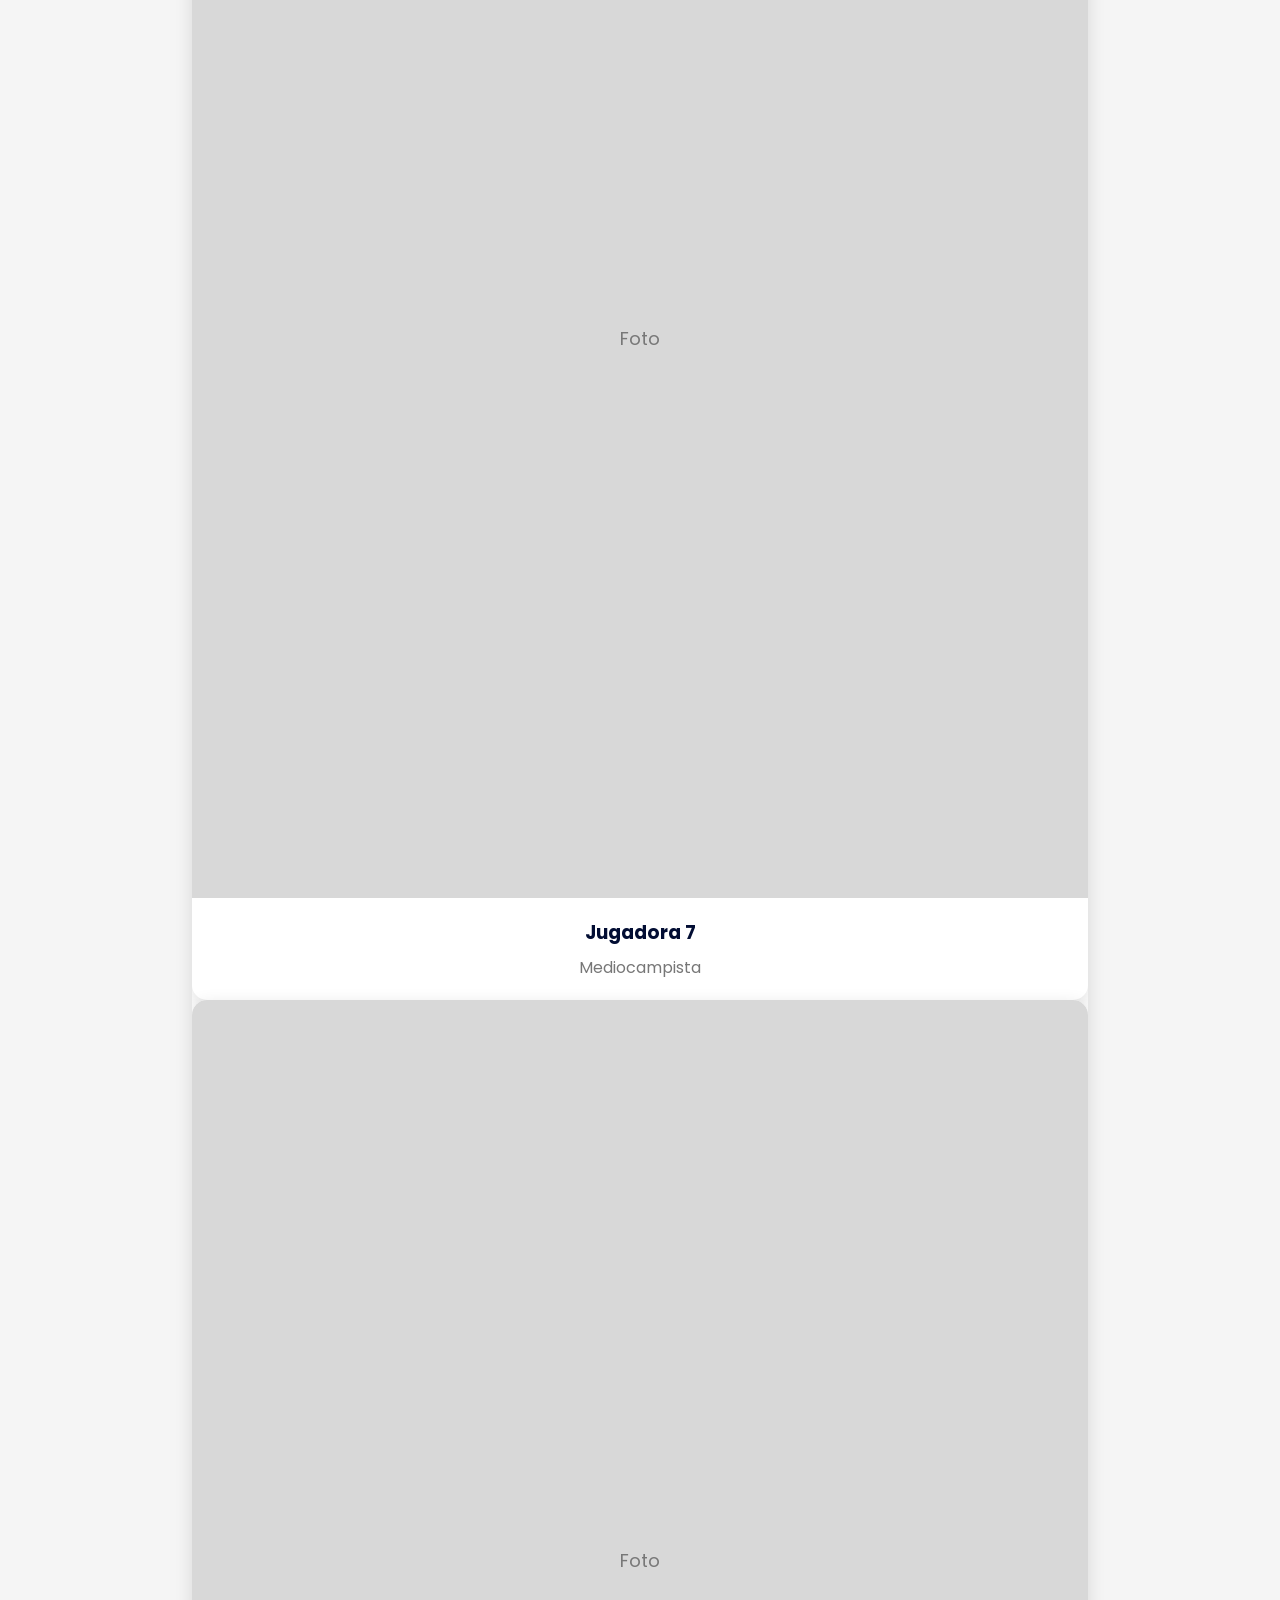
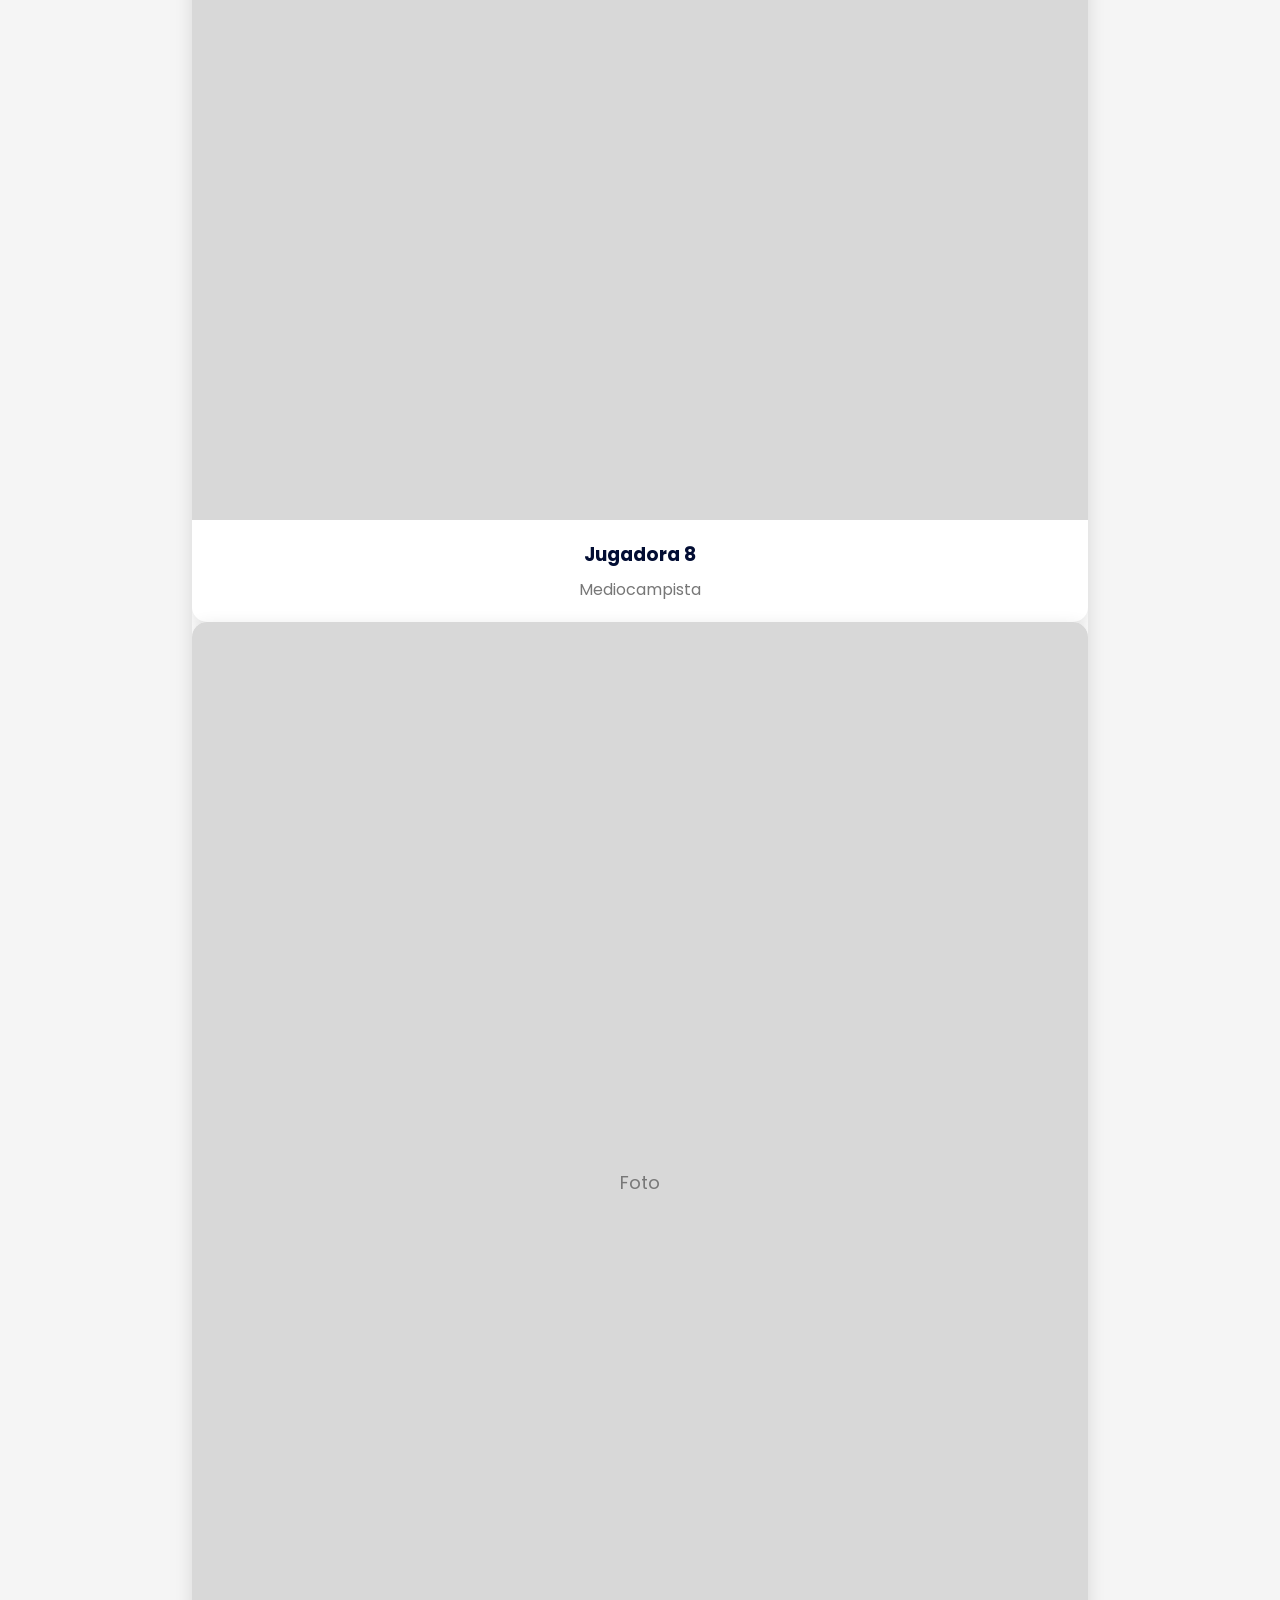
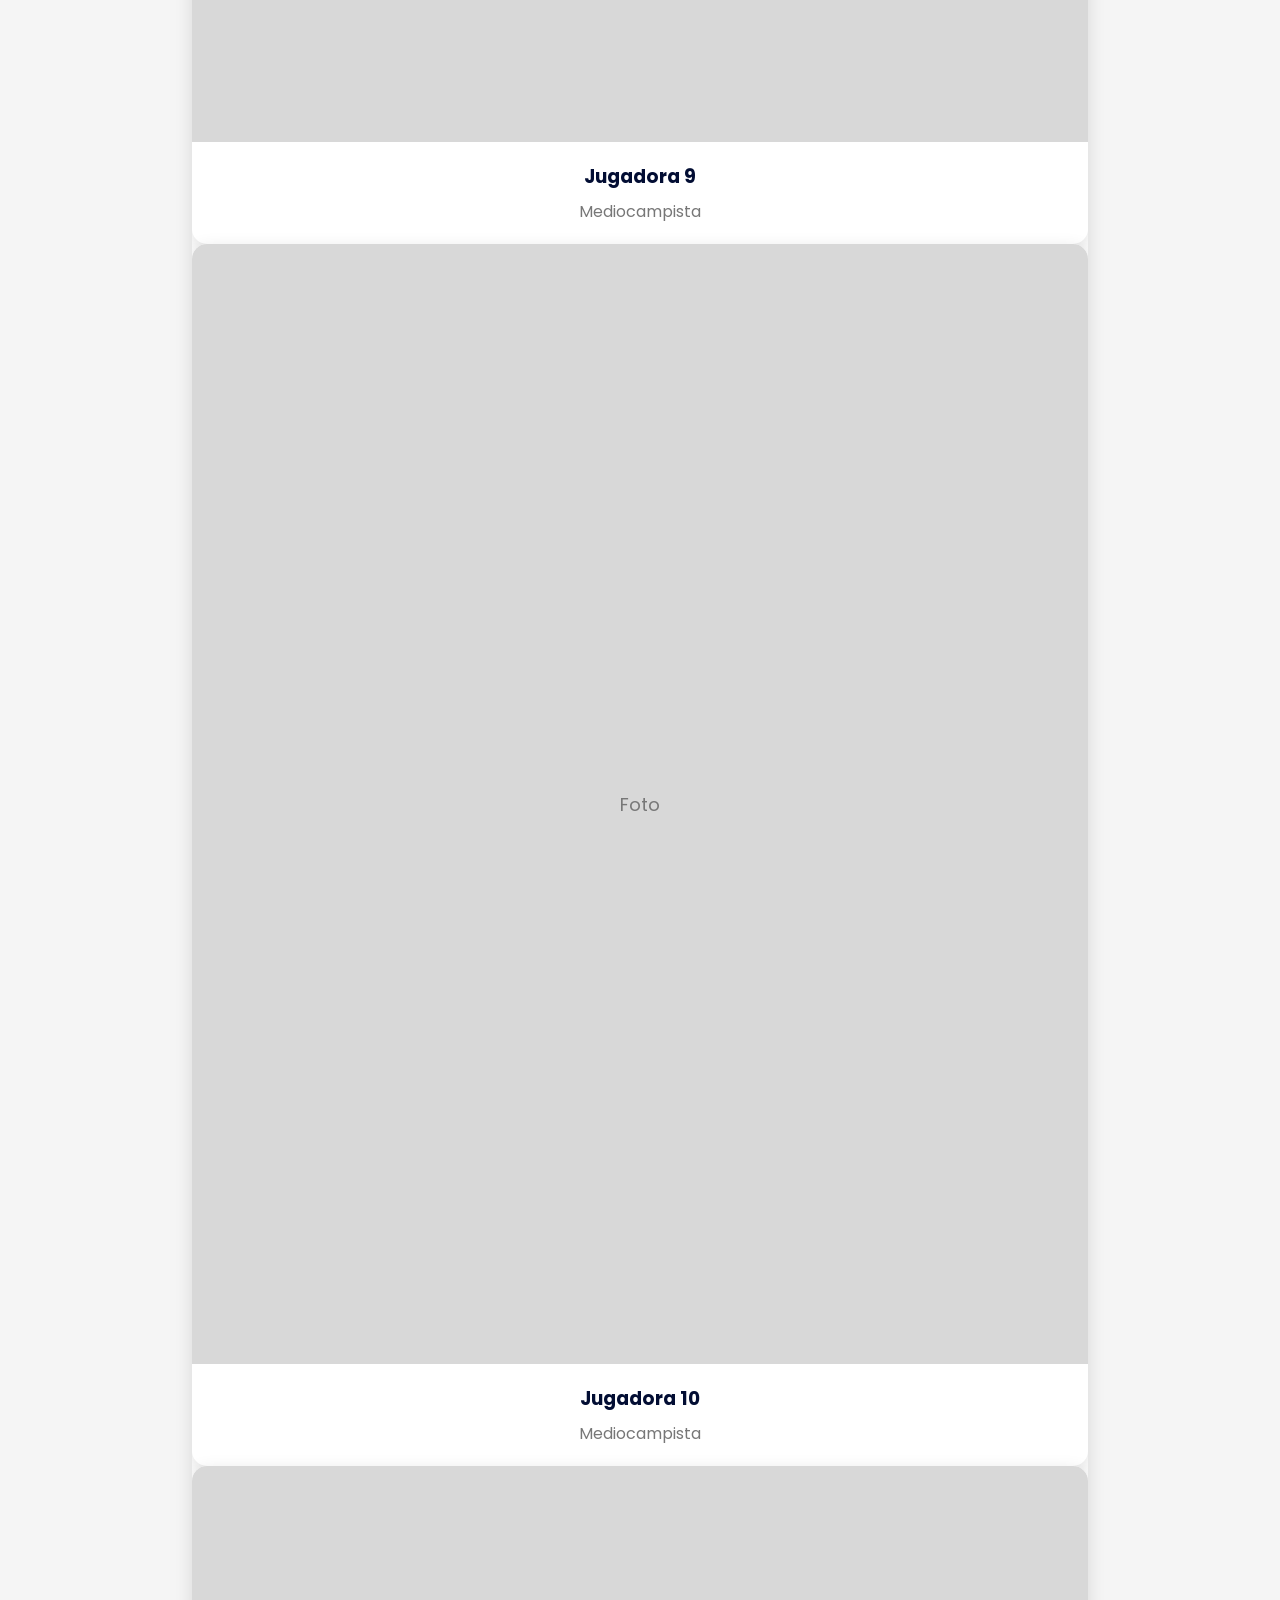
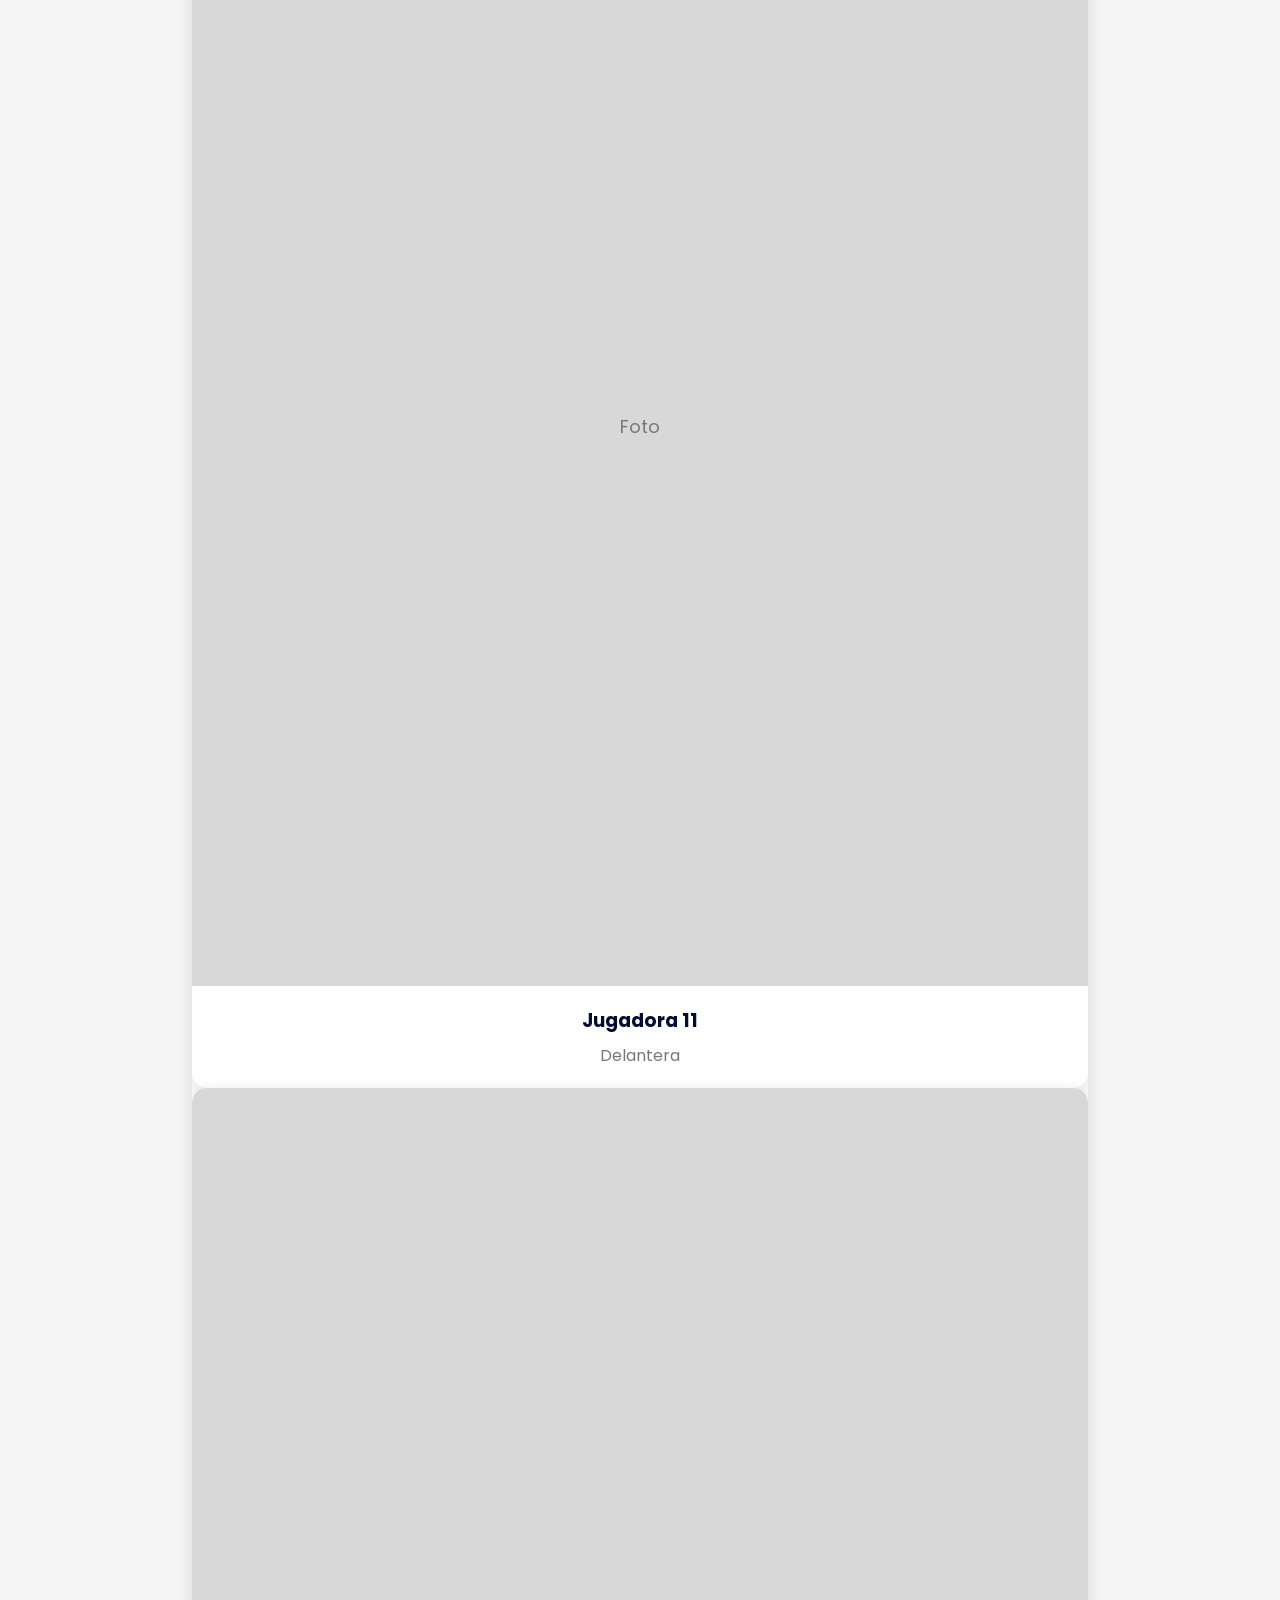
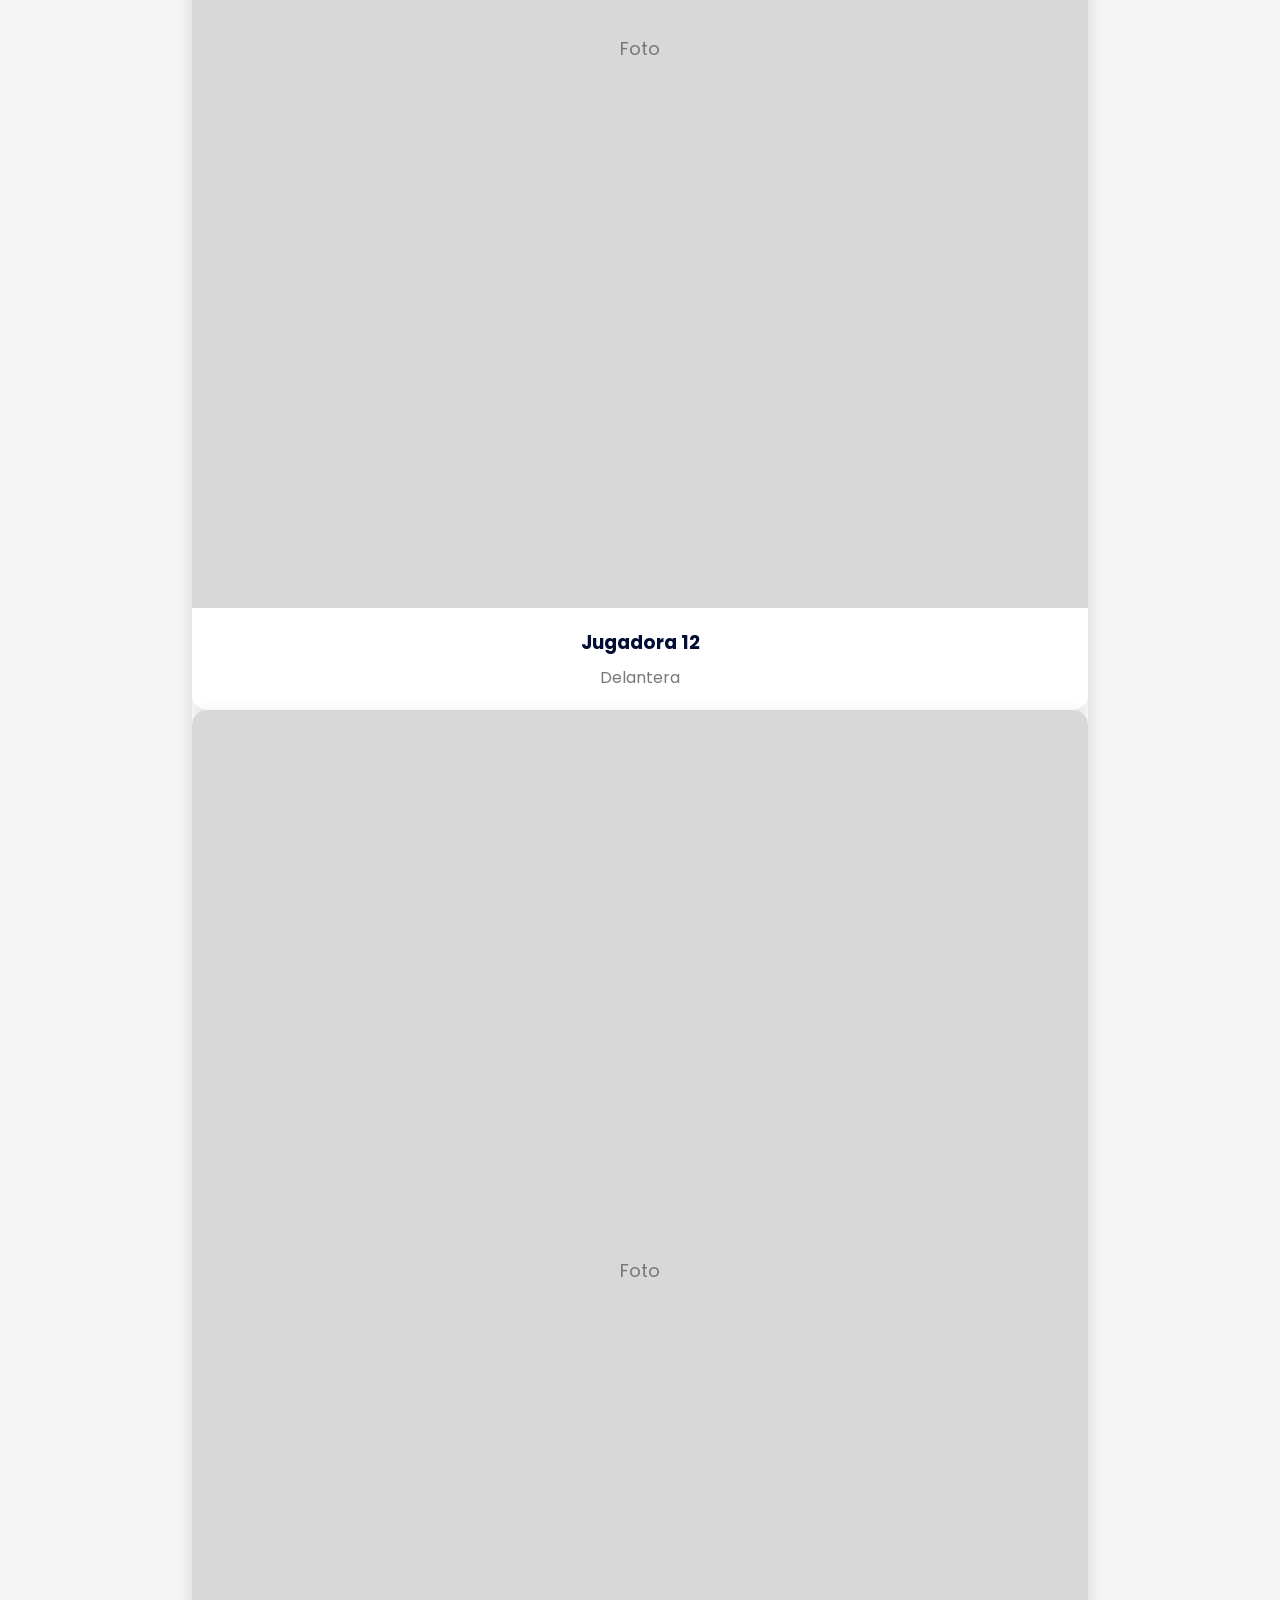
==== commit 64a85406: "Update plantilla-femenina.html" ====
--- a/plantilla-femenina.html
+++ b/plantilla-femenina.html
@@ -51,7 +51,7 @@
 
     <!-- Jugadora 1 -->
     <div class="player-card">
-        <div class="player-photo"><img src=img/Femenino/marbella.jpg</div>
+        <div class="player-photo"><img src="img/Femenino/marbella.jpg"</div>
         <div class="player-info">
             <h3>Marbella Cabrera</h3>
             <p>Portera</p>
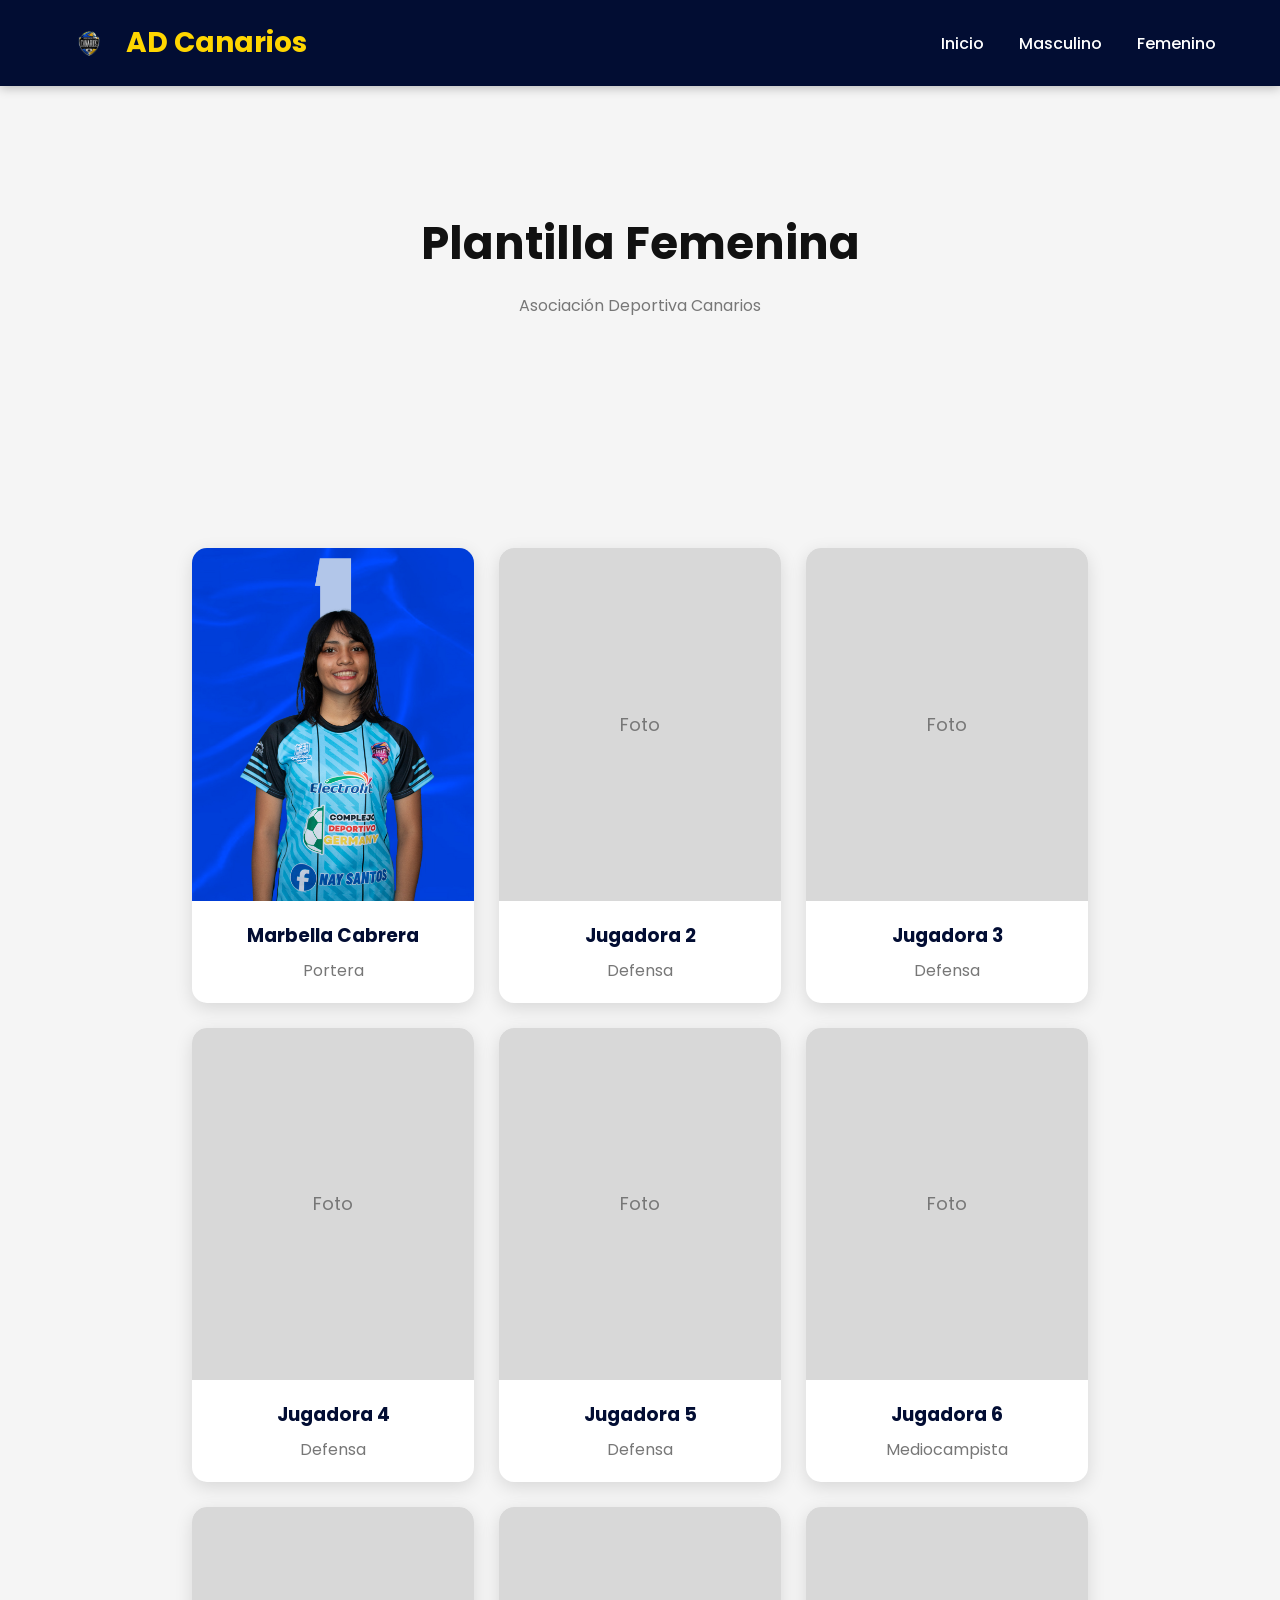
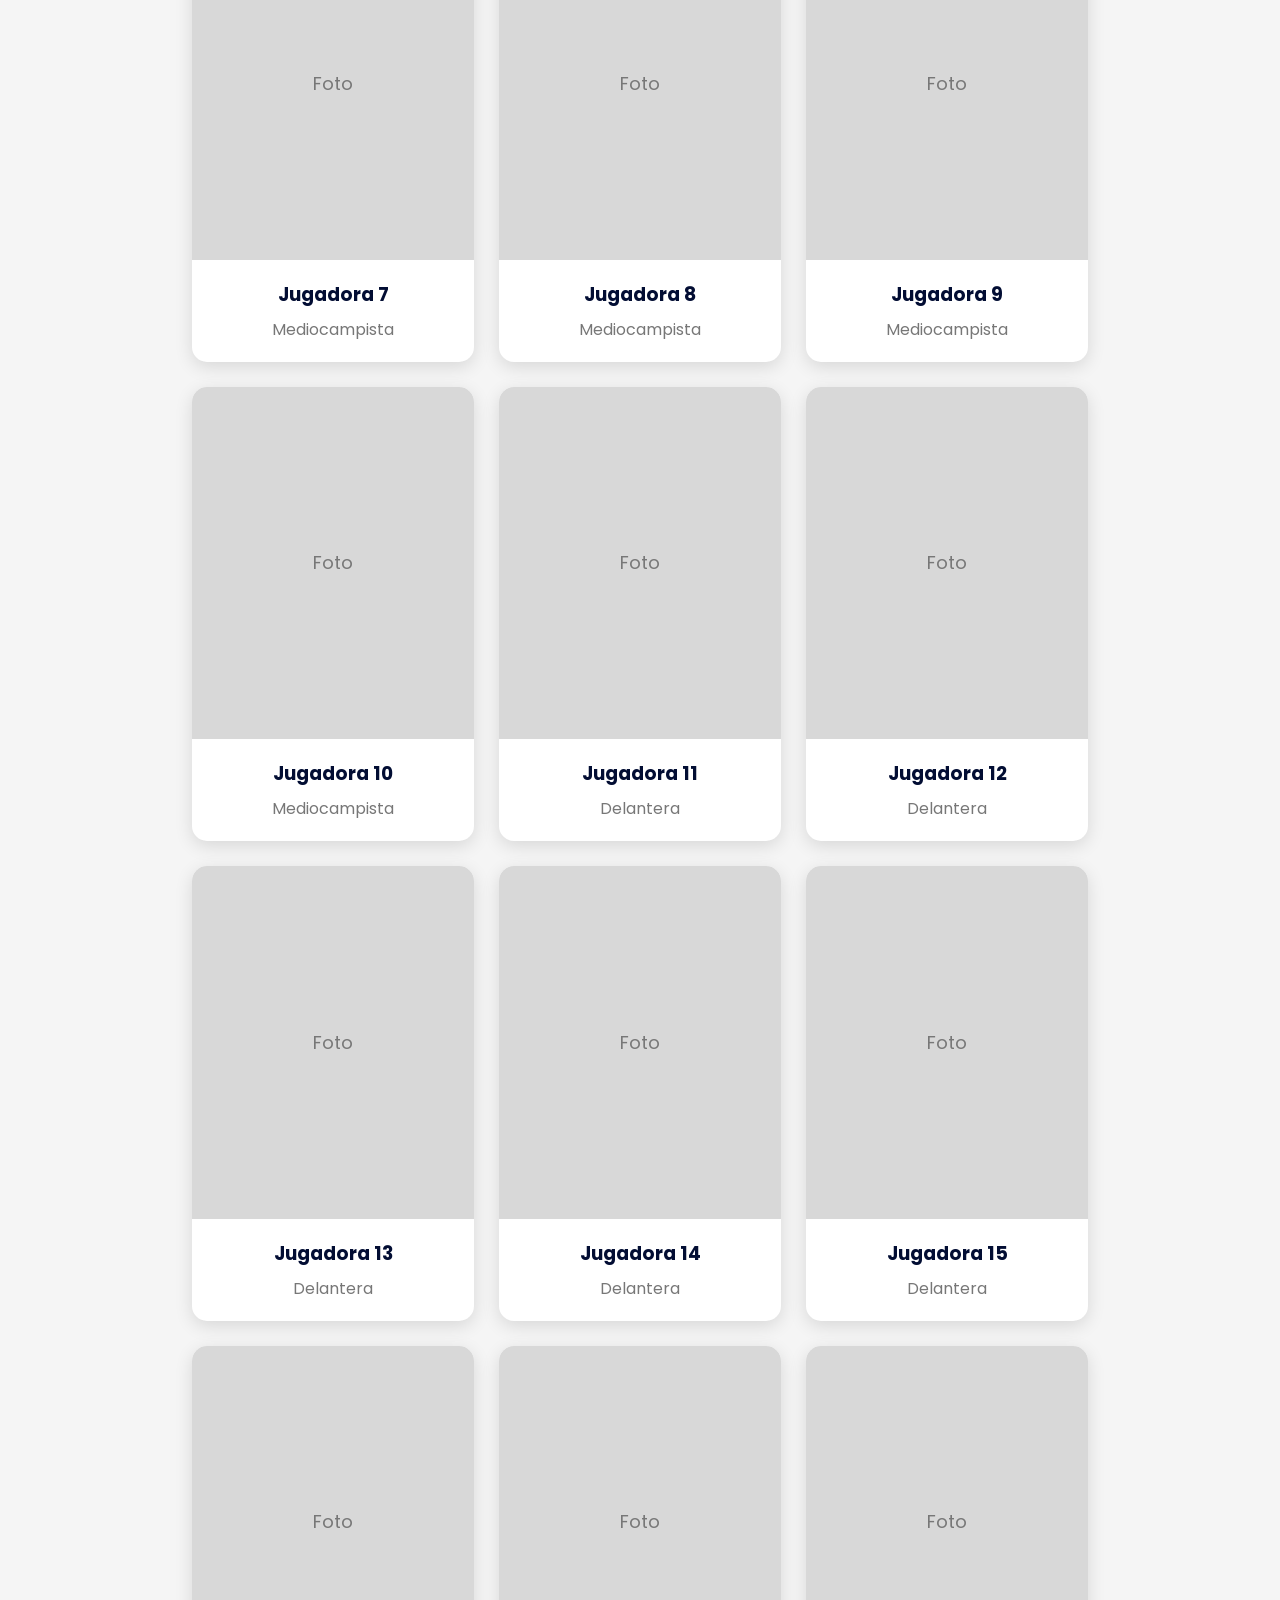
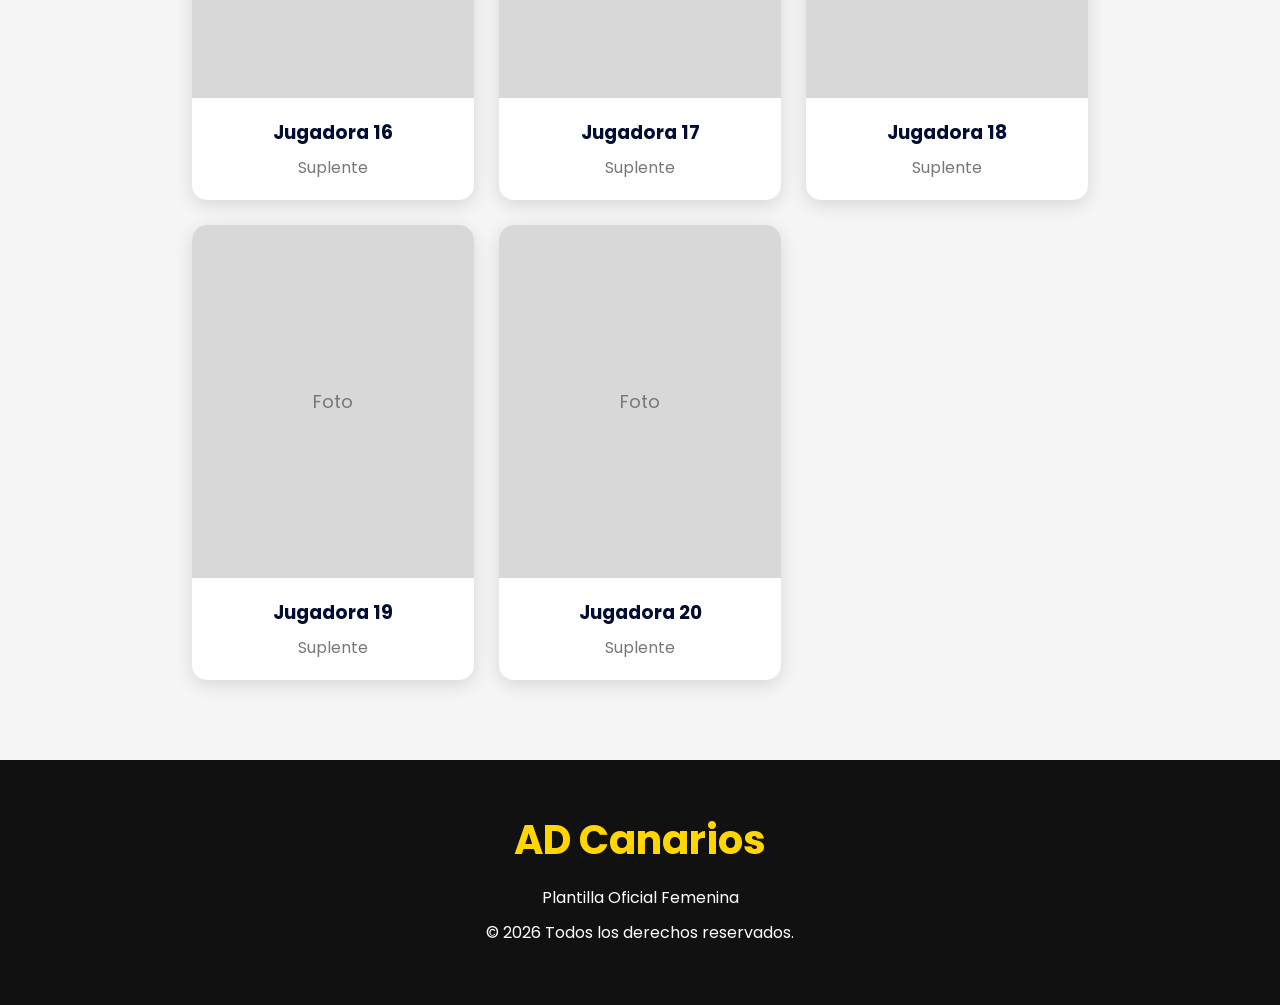
==== commit 40080c2d: "Update plantilla-femenina.html" ====
--- a/plantilla-femenina.html
+++ b/plantilla-femenina.html
@@ -51,7 +51,7 @@
 
     <!-- Jugadora 1 -->
     <div class="player-card">
-        <div class="player-photo"><img src="img/Femenino/marbella.jpg"</div>
+        <div class="player-photo"><img src="img/Femenino/marbella.jpg"></div>
         <div class="player-info">
             <h3>Marbella Cabrera</h3>
             <p>Portera</p>
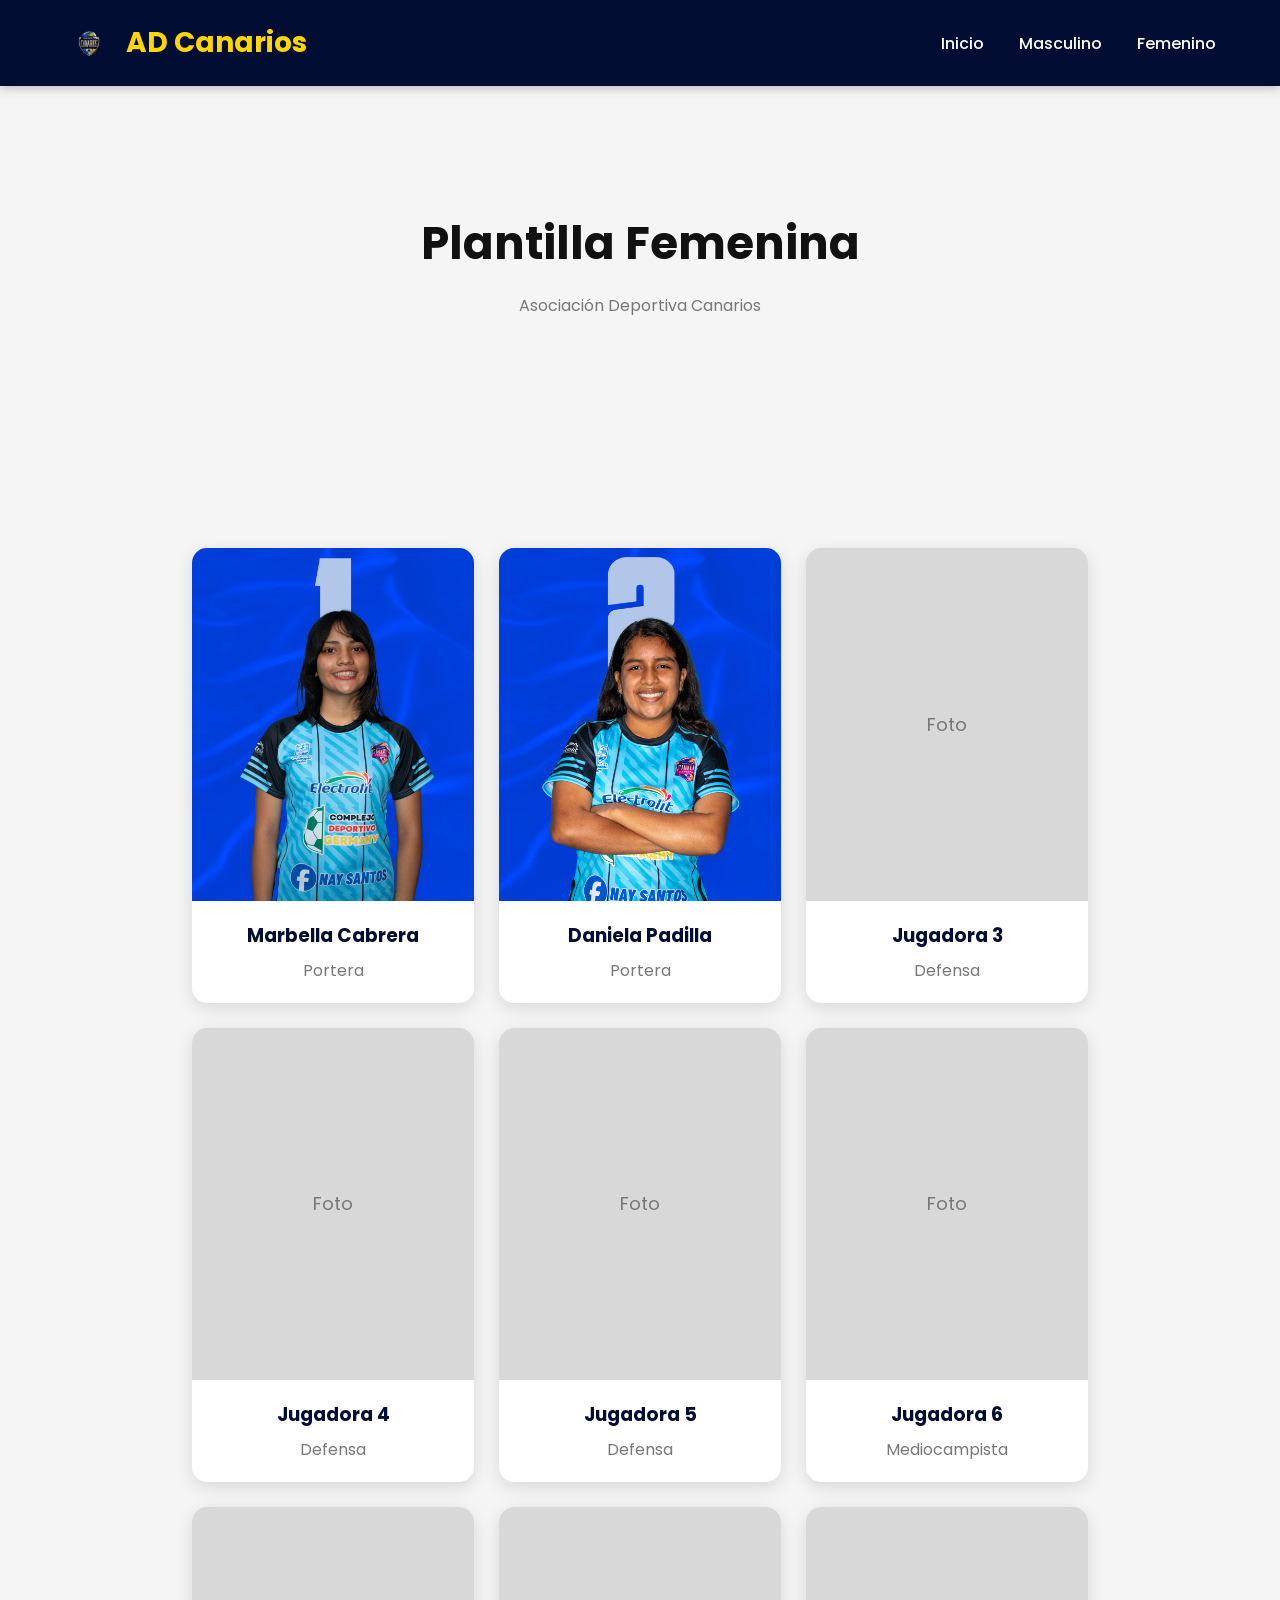
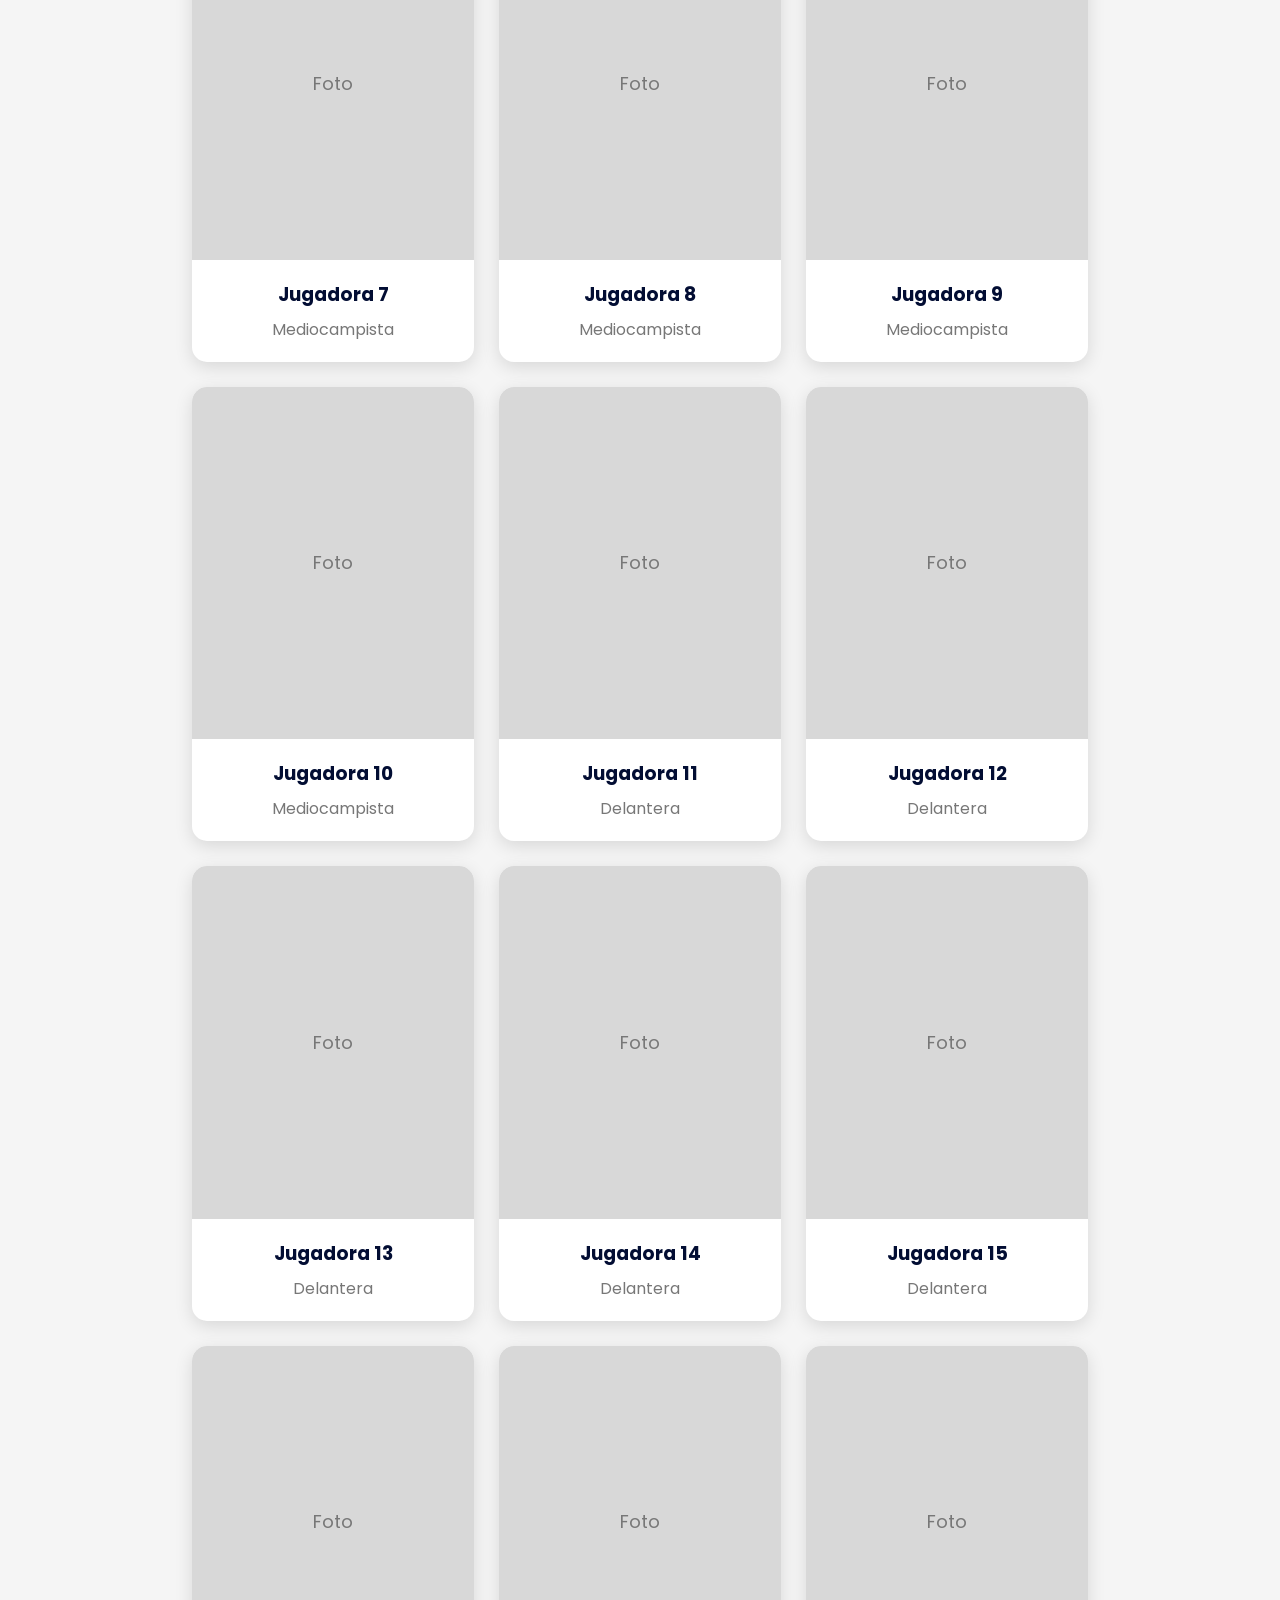
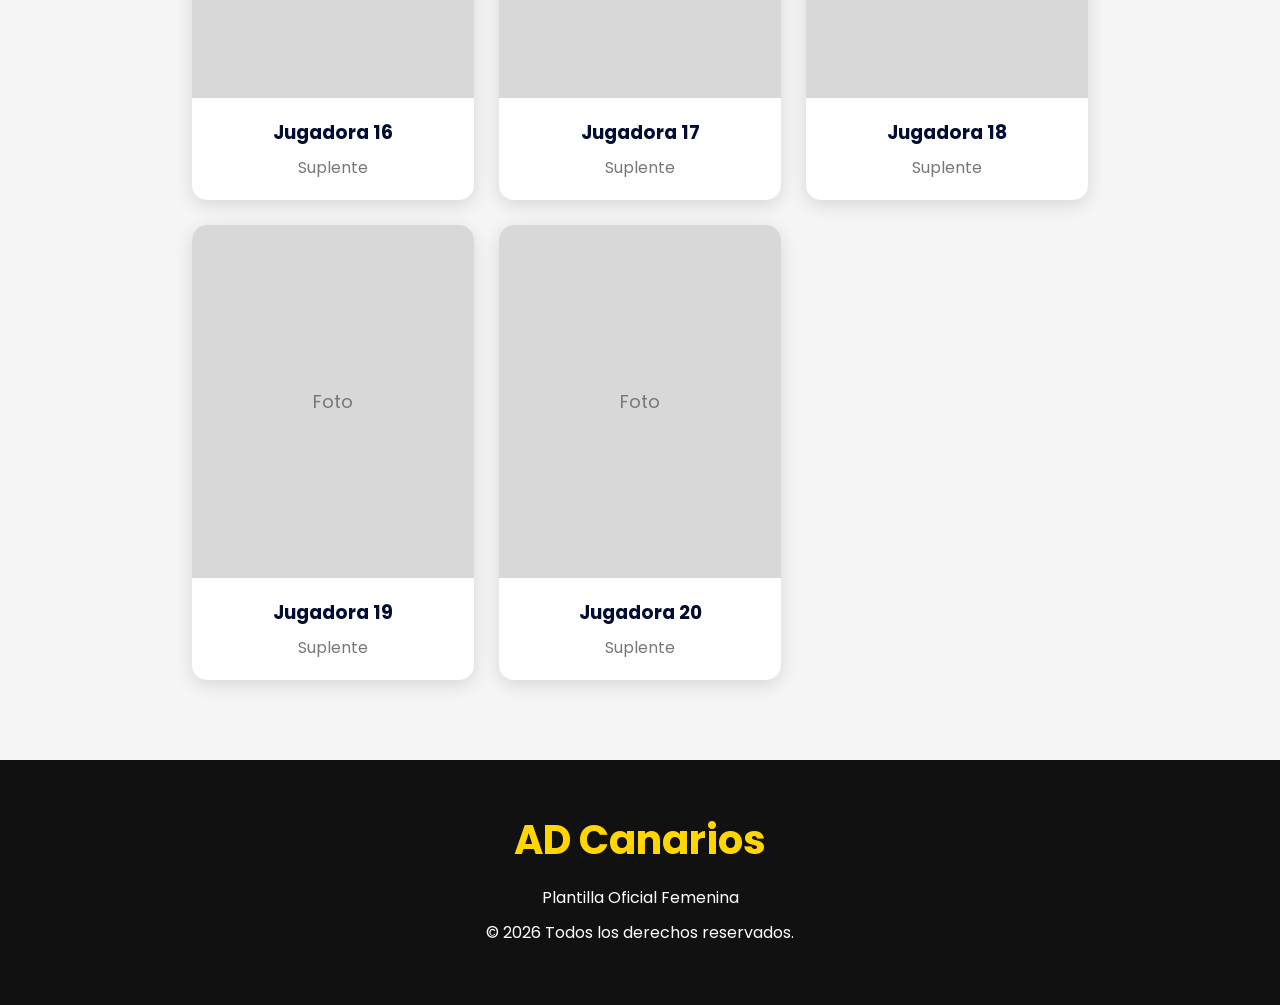
==== commit 9e92a89c: "Update plantilla-femenina.html" ====
--- a/plantilla-femenina.html
+++ b/plantilla-femenina.html
@@ -60,10 +60,10 @@
 
     <!-- Jugadora 2 -->
     <div class="player-card">
-        <div class="player-photo">Foto</div>
-        <div class="player-info">
-            <h3>Jugadora 2</h3>
-            <p>Defensa</p>
+        <div class="player-photo"><img src="img/Femenino/DANIELA.jpg"></div>
+        <div class="player-info">
+            <h3>Daniela Padilla</h3>
+            <p>Portera</p>
         </div>
     </div>
 
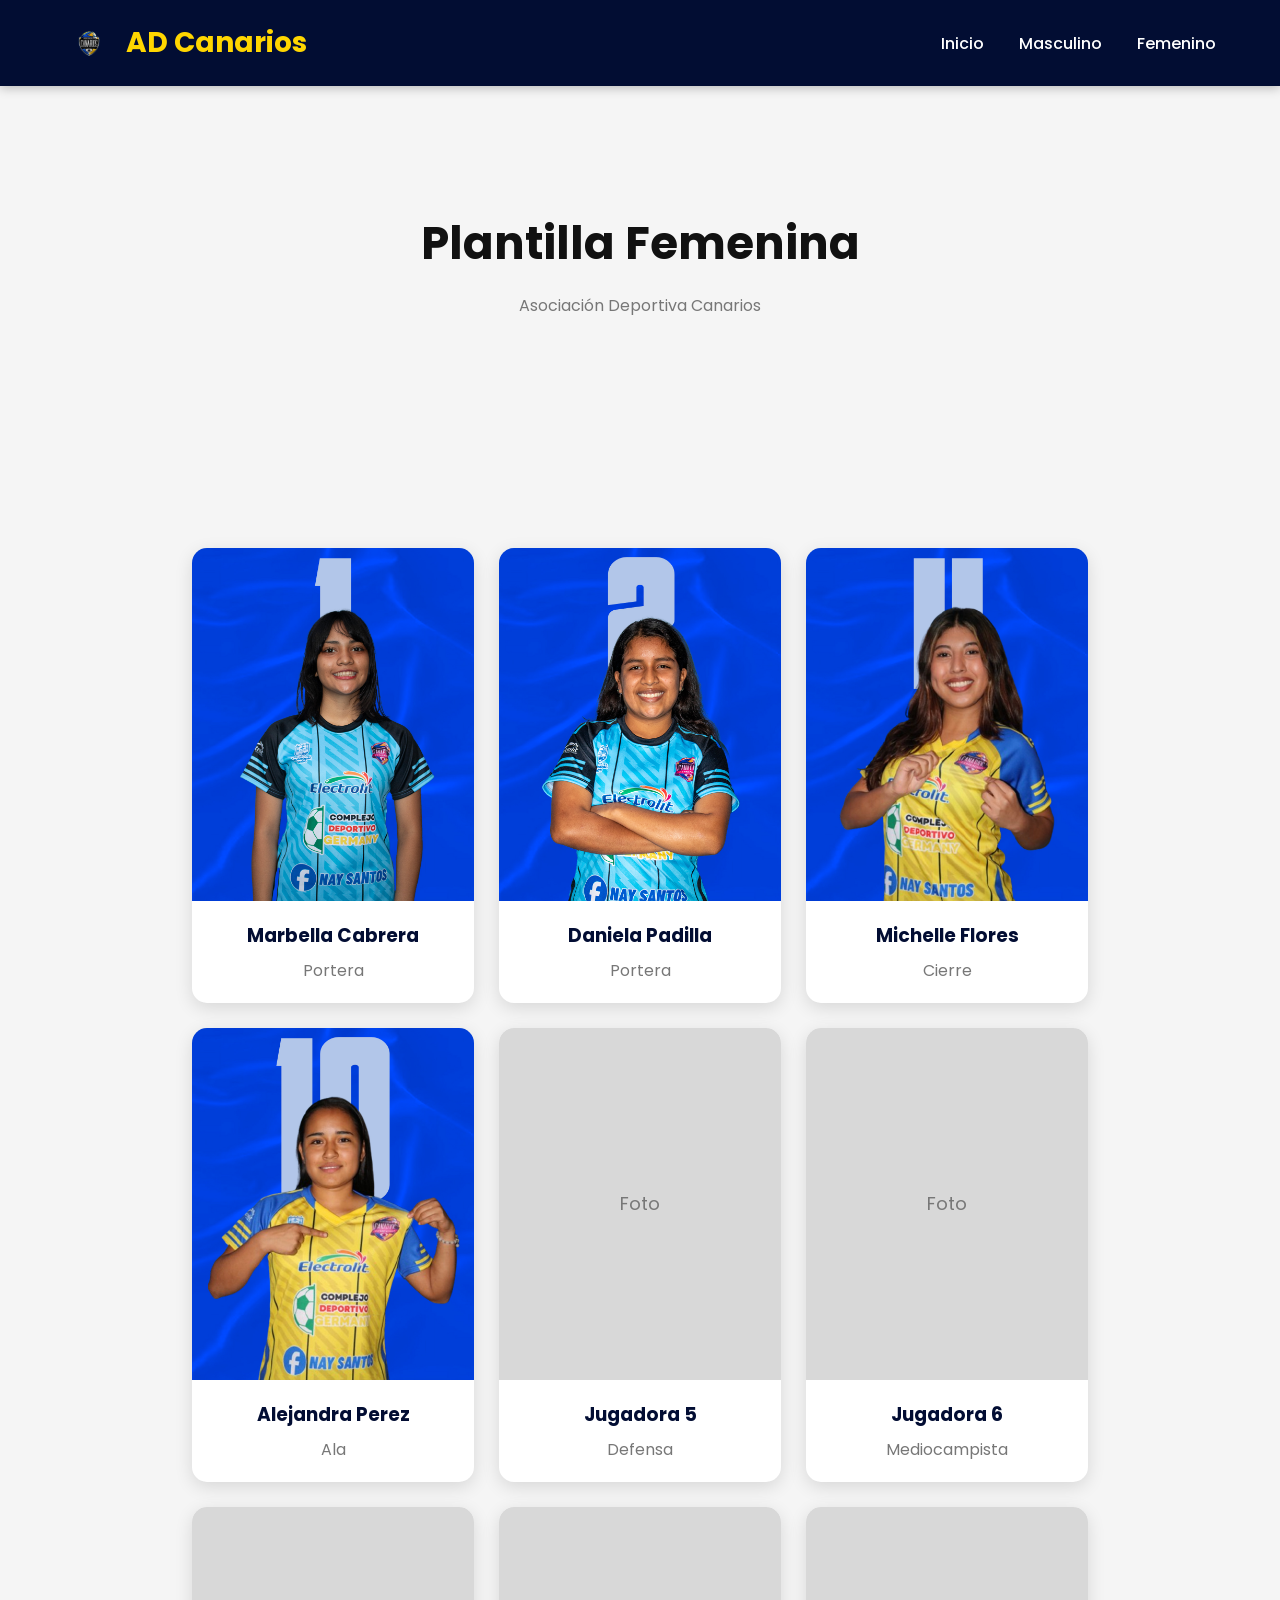
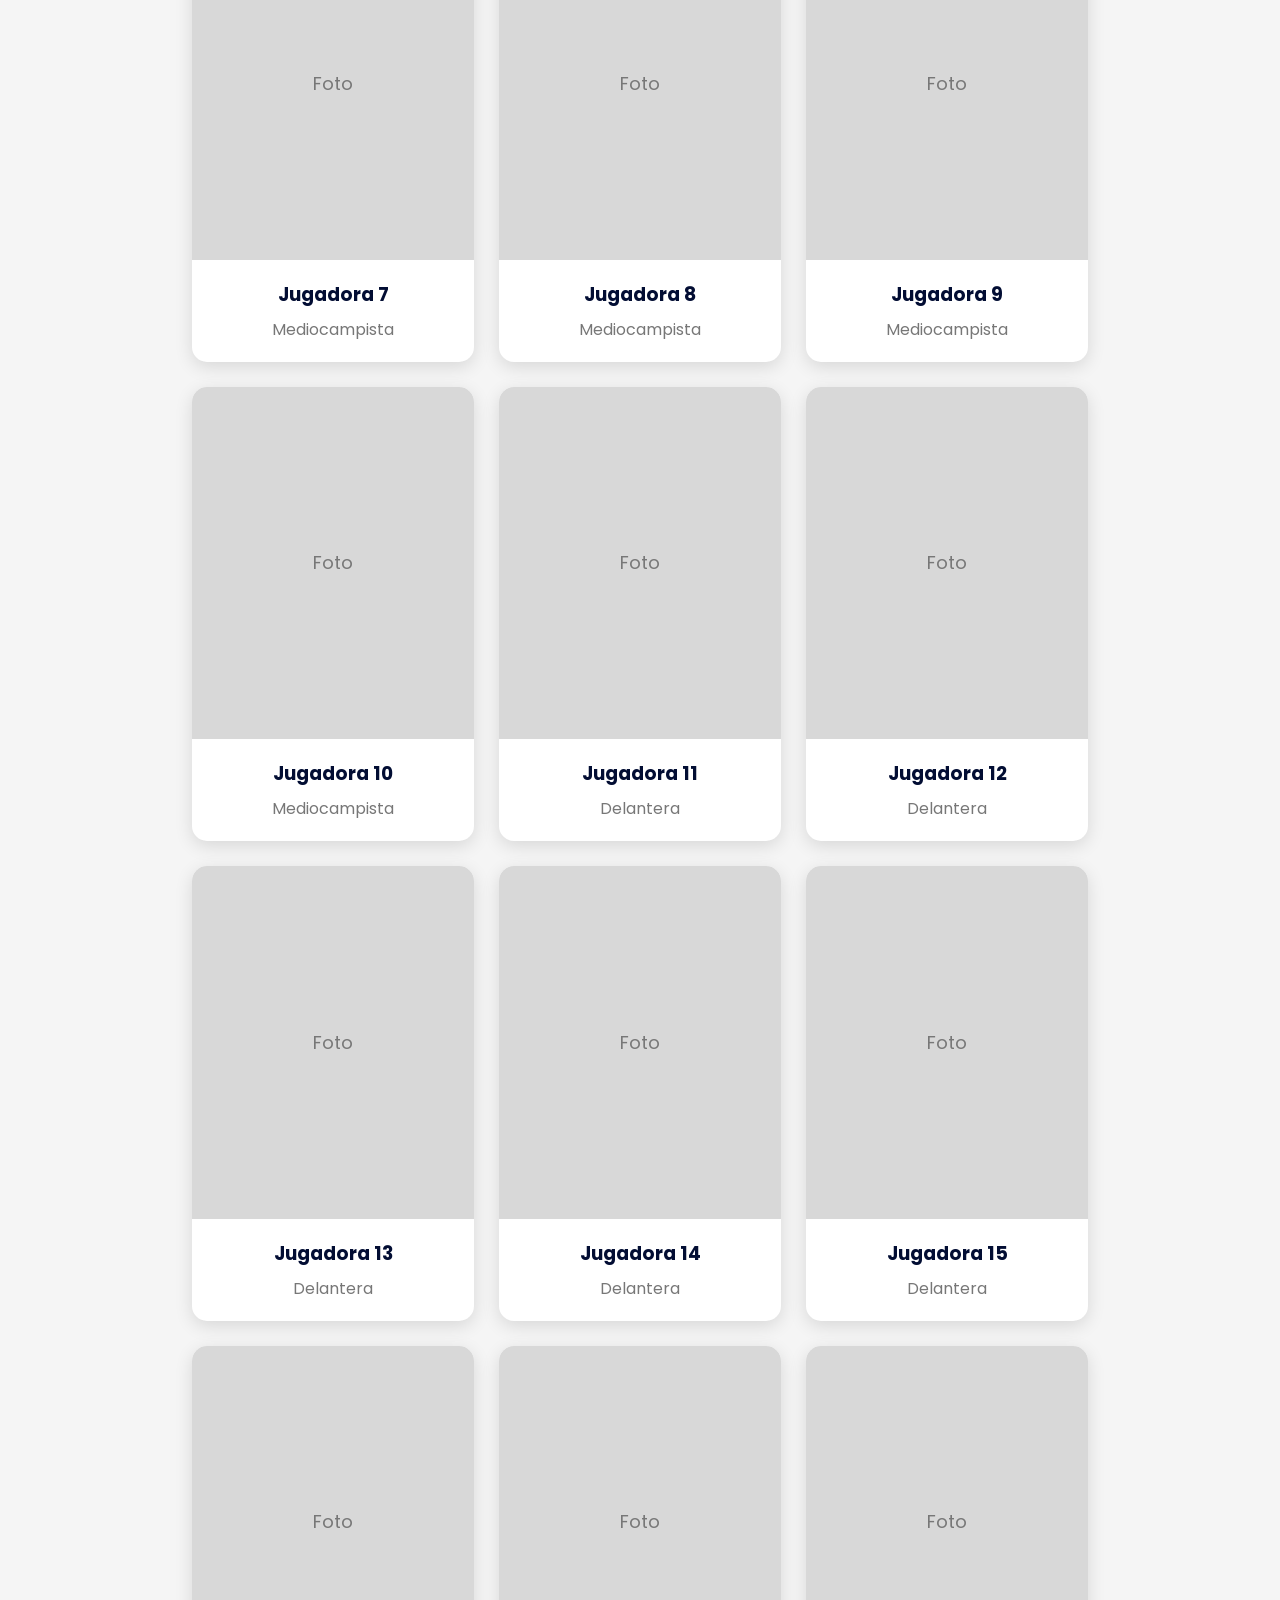
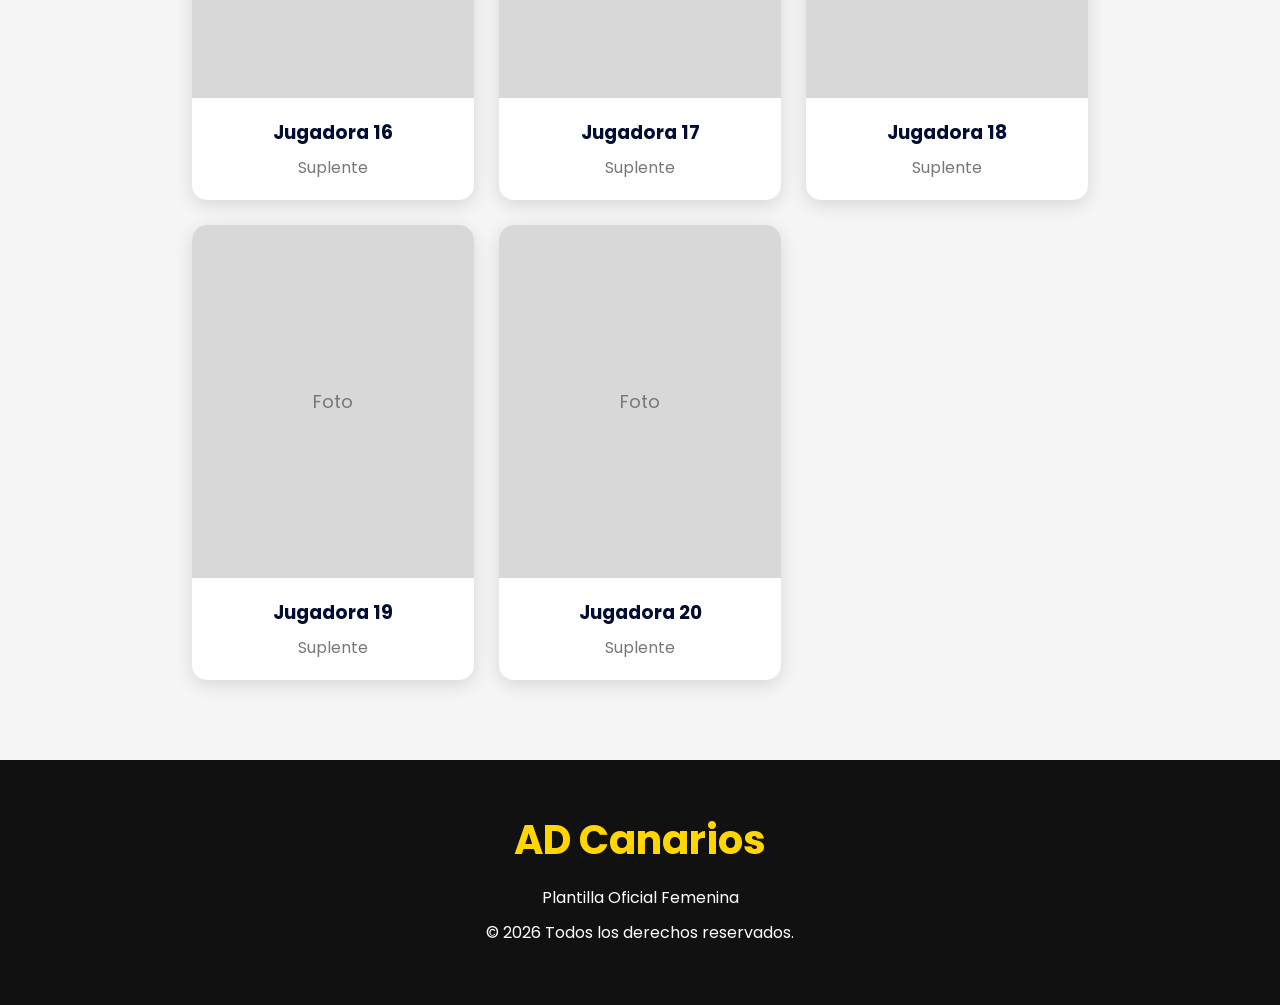
==== commit b74777a8: "Update plantilla-femenina.html" ====
--- a/plantilla-femenina.html
+++ b/plantilla-femenina.html
@@ -69,19 +69,19 @@
 
     <!-- Jugadora 3 -->
     <div class="player-card">
-        <div class="player-photo">Foto</div>
-        <div class="player-info">
-            <h3>Jugadora 3</h3>
-            <p>Defensa</p>
+        <div class="player-photo"><img src="img/Femenino/MICHELLE.jpg"></div>
+        <div class="player-info">
+            <h3>Michelle Flores</h3>
+            <p>Cierre</p>
         </div>
     </div>
 
     <!-- Jugadora 4 -->
     <div class="player-card">
-        <div class="player-photo">Foto</div>
-        <div class="player-info">
-            <h3>Jugadora 4</h3>
-            <p>Defensa</p>
+        <div class="player-photo"><img src="img/Femenino/ALEJANDRA.jpg"></div>
+        <div class="player-info">
+            <h3>Alejandra Perez</h3>
+            <p>Ala</p>
         </div>
     </div>
 
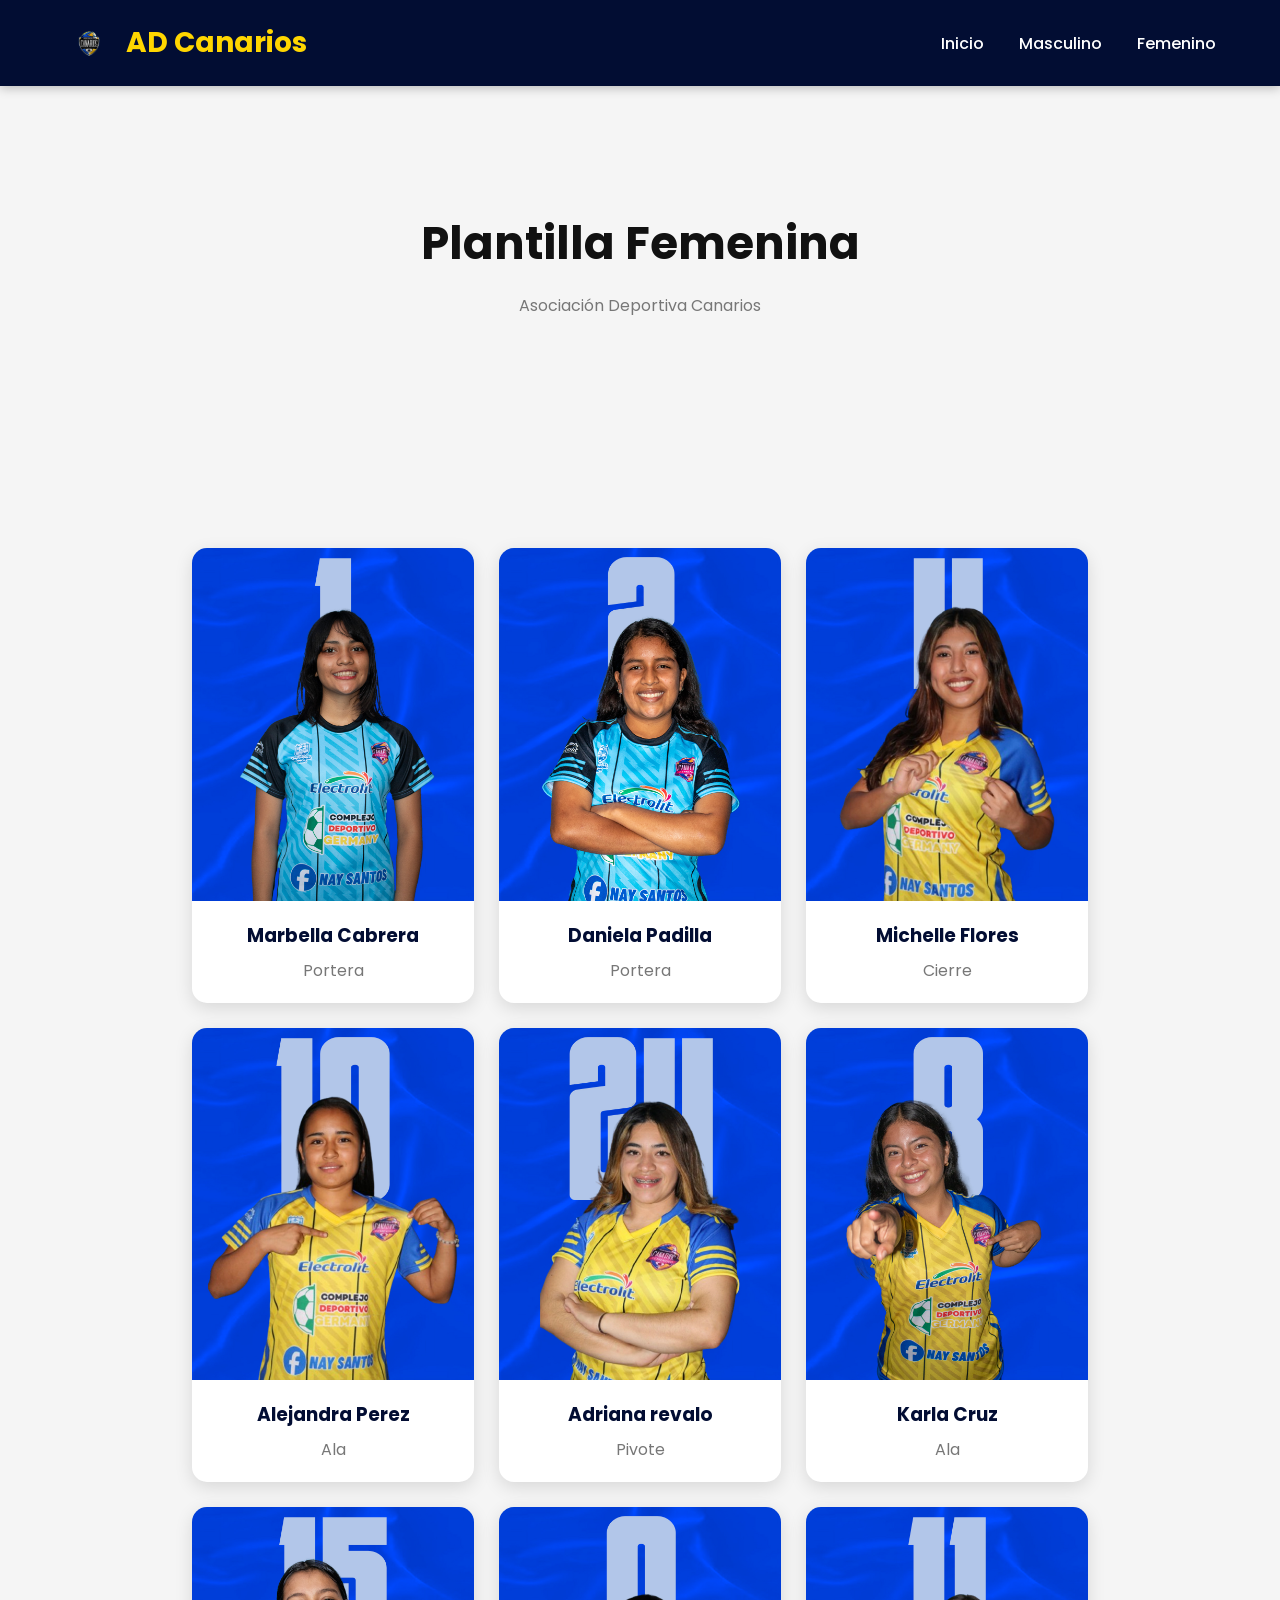
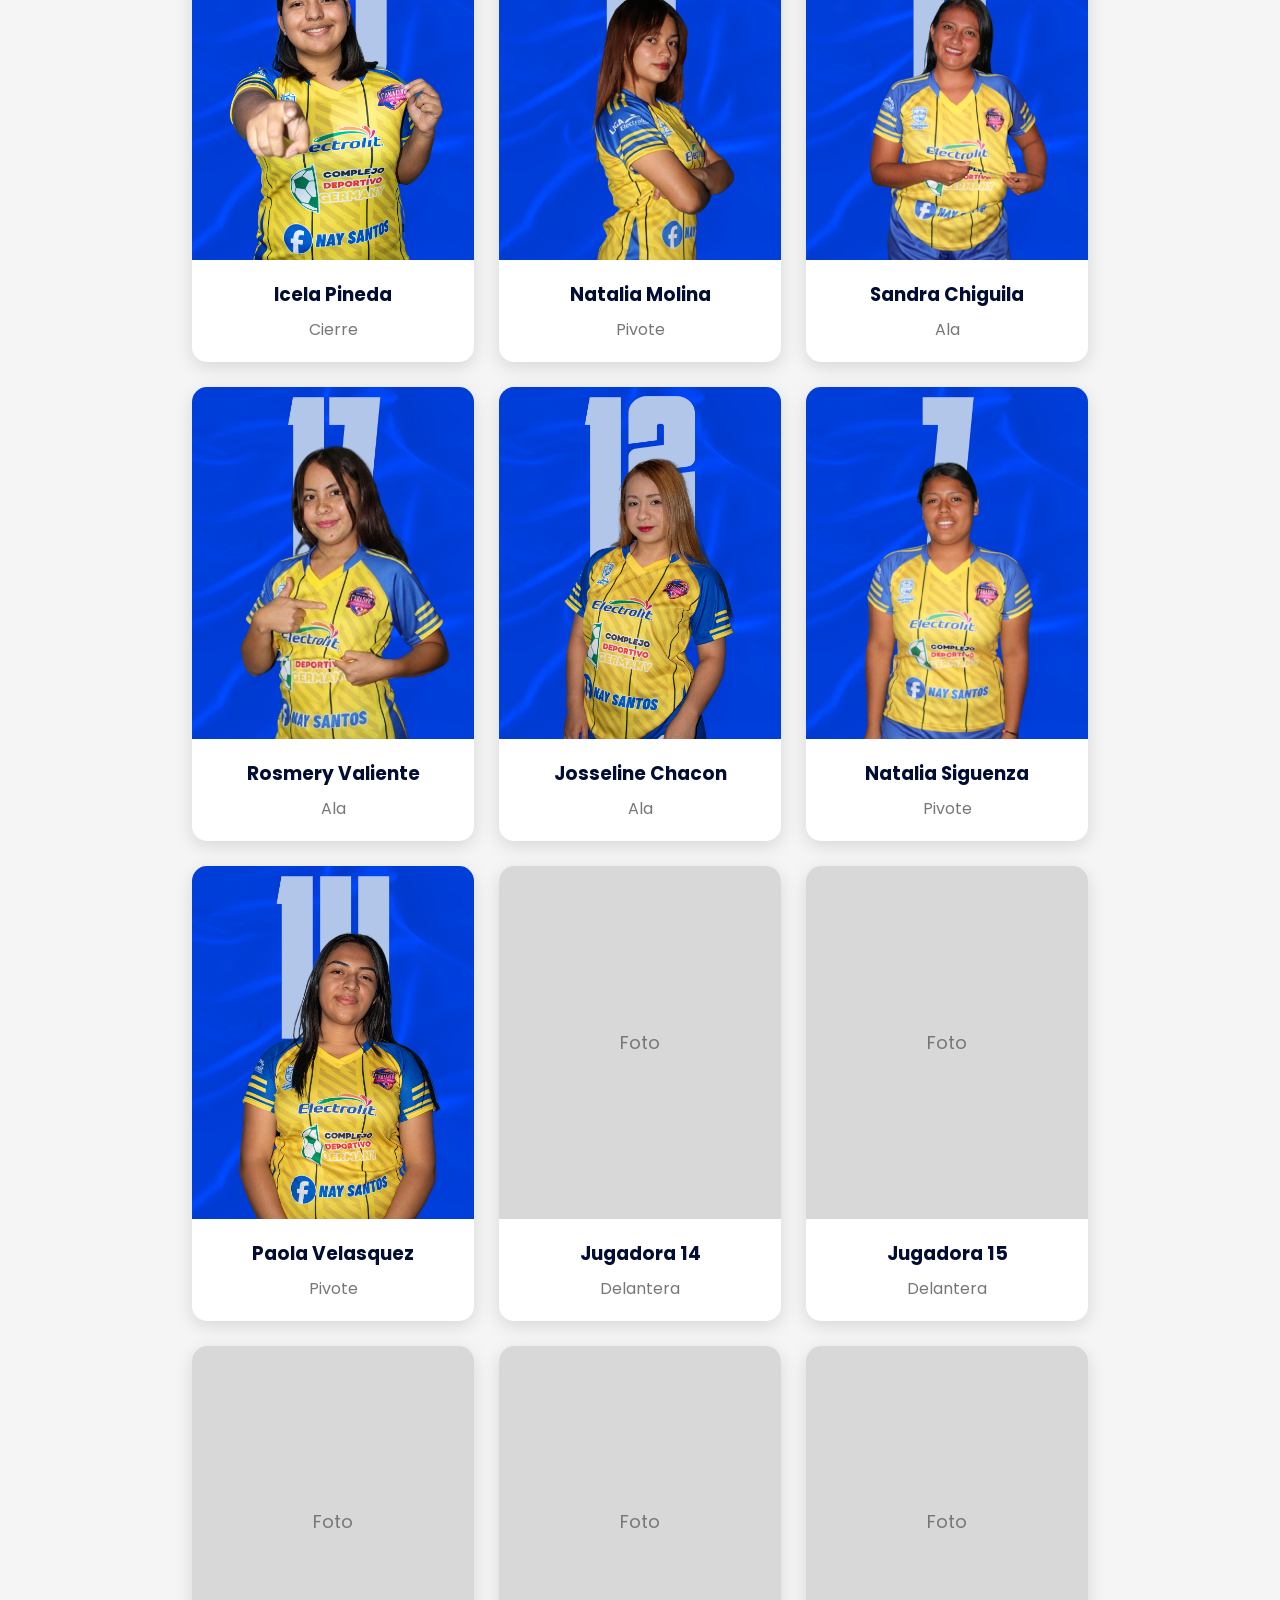
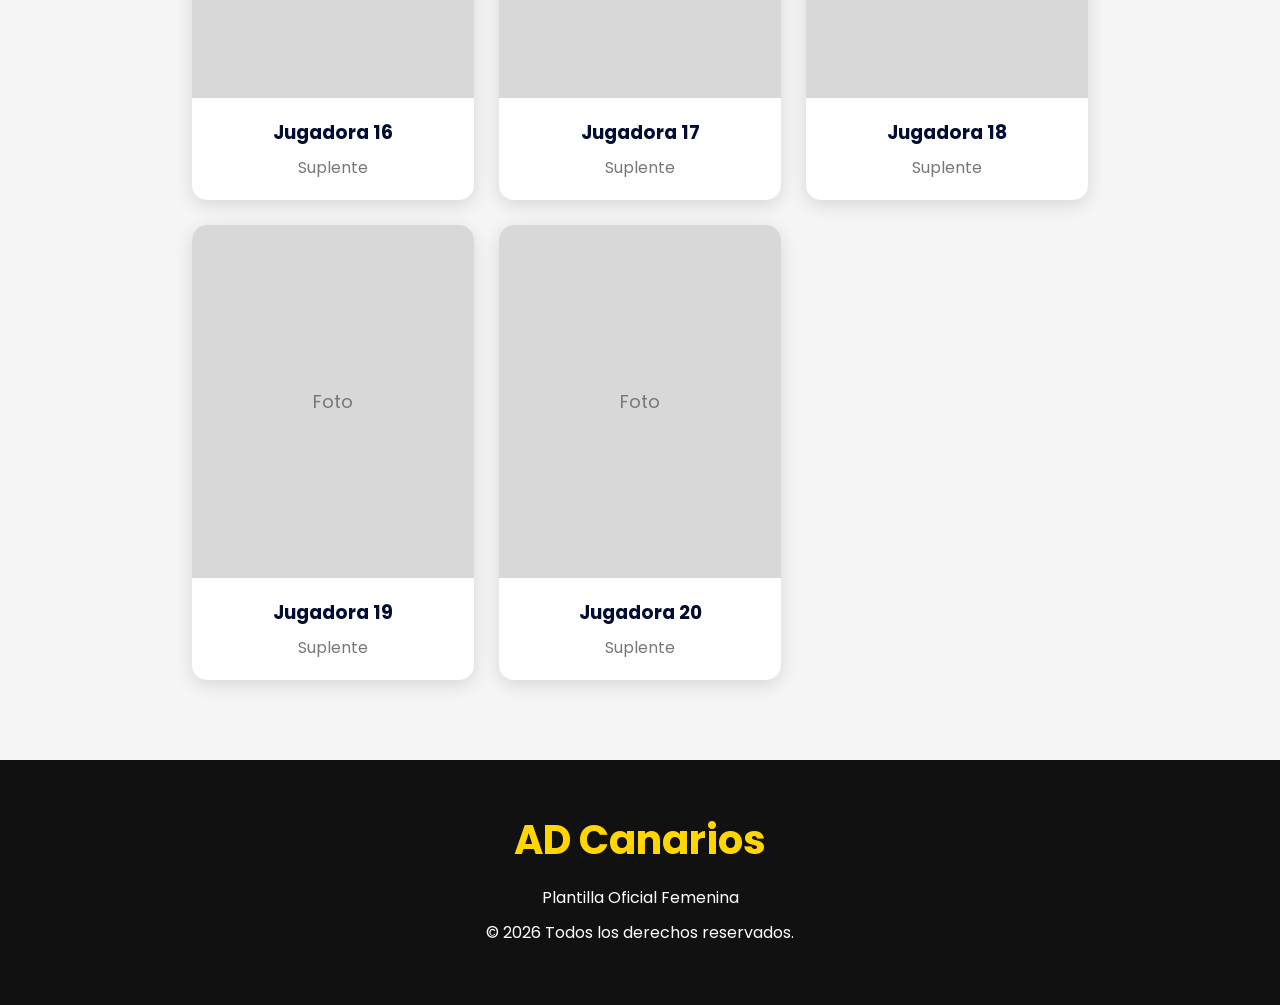
==== commit 0215dc1b: "Update plantilla-femenina.html" ====
--- a/plantilla-femenina.html
+++ b/plantilla-femenina.html
@@ -87,82 +87,82 @@
 
     <!-- Jugadora 5 -->
     <div class="player-card">
-        <div class="player-photo">Foto</div>
-        <div class="player-info">
-            <h3>Jugadora 5</h3>
-            <p>Defensa</p>
+        <div class="player-photo"><img src="img/Femenino/ADRIANA.jpg"></div>
+        <div class="player-info">
+            <h3>Adriana revalo </h3>
+            <p>Pivote</p>
         </div>
     </div>
 
     <!-- Jugadora 6 -->
     <div class="player-card">
-        <div class="player-photo">Foto</div>
-        <div class="player-info">
-            <h3>Jugadora 6</h3>
-            <p>Mediocampista</p>
+        <div class="player-photo"><img src="img/Femenino/karlita.jpg"></div>
+        <div class="player-info">
+            <h3>Karla Cruz</h3>
+            <p>Ala</p>
         </div>
     </div>
 
     <!-- Jugadora 7 -->
     <div class="player-card">
-        <div class="player-photo">Foto</div>
-        <div class="player-info">
-            <h3>Jugadora 7</h3>
-            <p>Mediocampista</p>
+        <div class="player-photo"><img src="img/Femenino/isela.jpg"></div>
+        <div class="player-info">
+            <h3>Icela Pineda</h3>
+            <p>Cierre</p>
         </div>
     </div>
 
     <!-- Jugadora 8 -->
     <div class="player-card">
-        <div class="player-photo">Foto</div>
-        <div class="player-info">
-            <h3>Jugadora 8</h3>
-            <p>Mediocampista</p>
+        <div class="player-photo"><img src="img/Femenino/natalia.jpg"></div>
+        <div class="player-info">
+            <h3>Natalia Molina</h3>
+            <p>Pivote</p>
         </div>
     </div>
 
     <!-- Jugadora 9 -->
     <div class="player-card">
-        <div class="player-photo">Foto</div>
-        <div class="player-info">
-            <h3>Jugadora 9</h3>
-            <p>Mediocampista</p>
+        <div class="player-photo"><img src="img/Femenino/sandra.jpg"></div>
+        <div class="player-info">
+            <h3>Sandra Chiguila</h3>
+            <p>Ala</p>
         </div>
     </div>
 
     <!-- Jugadora 10 -->
     <div class="player-card">
-        <div class="player-photo">Foto</div>
-        <div class="player-info">
-            <h3>Jugadora 10</h3>
-            <p>Mediocampista</p>
+        <div class="player-photo"><img src="img/Femenino/ROSMERY.jpg"></div>
+        <div class="player-info">
+            <h3>Rosmery Valiente</h3>
+            <p>Ala</p>
         </div>
     </div>
 
     <!-- Jugadora 11 -->
     <div class="player-card">
-        <div class="player-photo">Foto</div>
-        <div class="player-info">
-            <h3>Jugadora 11</h3>
-            <p>Delantera</p>
+        <div class="player-photo"><img src="img/Femenino/josh.jpg"></div>
+        <div class="player-info">
+            <h3>Josseline Chacon</h3>
+            <p>Ala</p>
         </div>
     </div>
 
     <!-- Jugadora 12 -->
     <div class="player-card">
-        <div class="player-photo">Foto</div>
-        <div class="player-info">
-            <h3>Jugadora 12</h3>
-            <p>Delantera</p>
+        <div class="player-photo"><img src="img/Femenino/natali sing.jpg"></div>
+        <div class="player-info">
+            <h3>Natalia Siguenza</h3>
+            <p>Pivote</p>
         </div>
     </div>
 
     <!-- Jugadora 13 -->
     <div class="player-card">
-        <div class="player-photo">Foto</div>
-        <div class="player-info">
-            <h3>Jugadora 13</h3>
-            <p>Delantera</p>
+        <div class="player-photo"><img src="img/Femenino/paola.jpg"></div>
+        <div class="player-info">
+            <h3>Paola Velasquez</h3>
+            <p>Pivote</p>
         </div>
     </div>
 
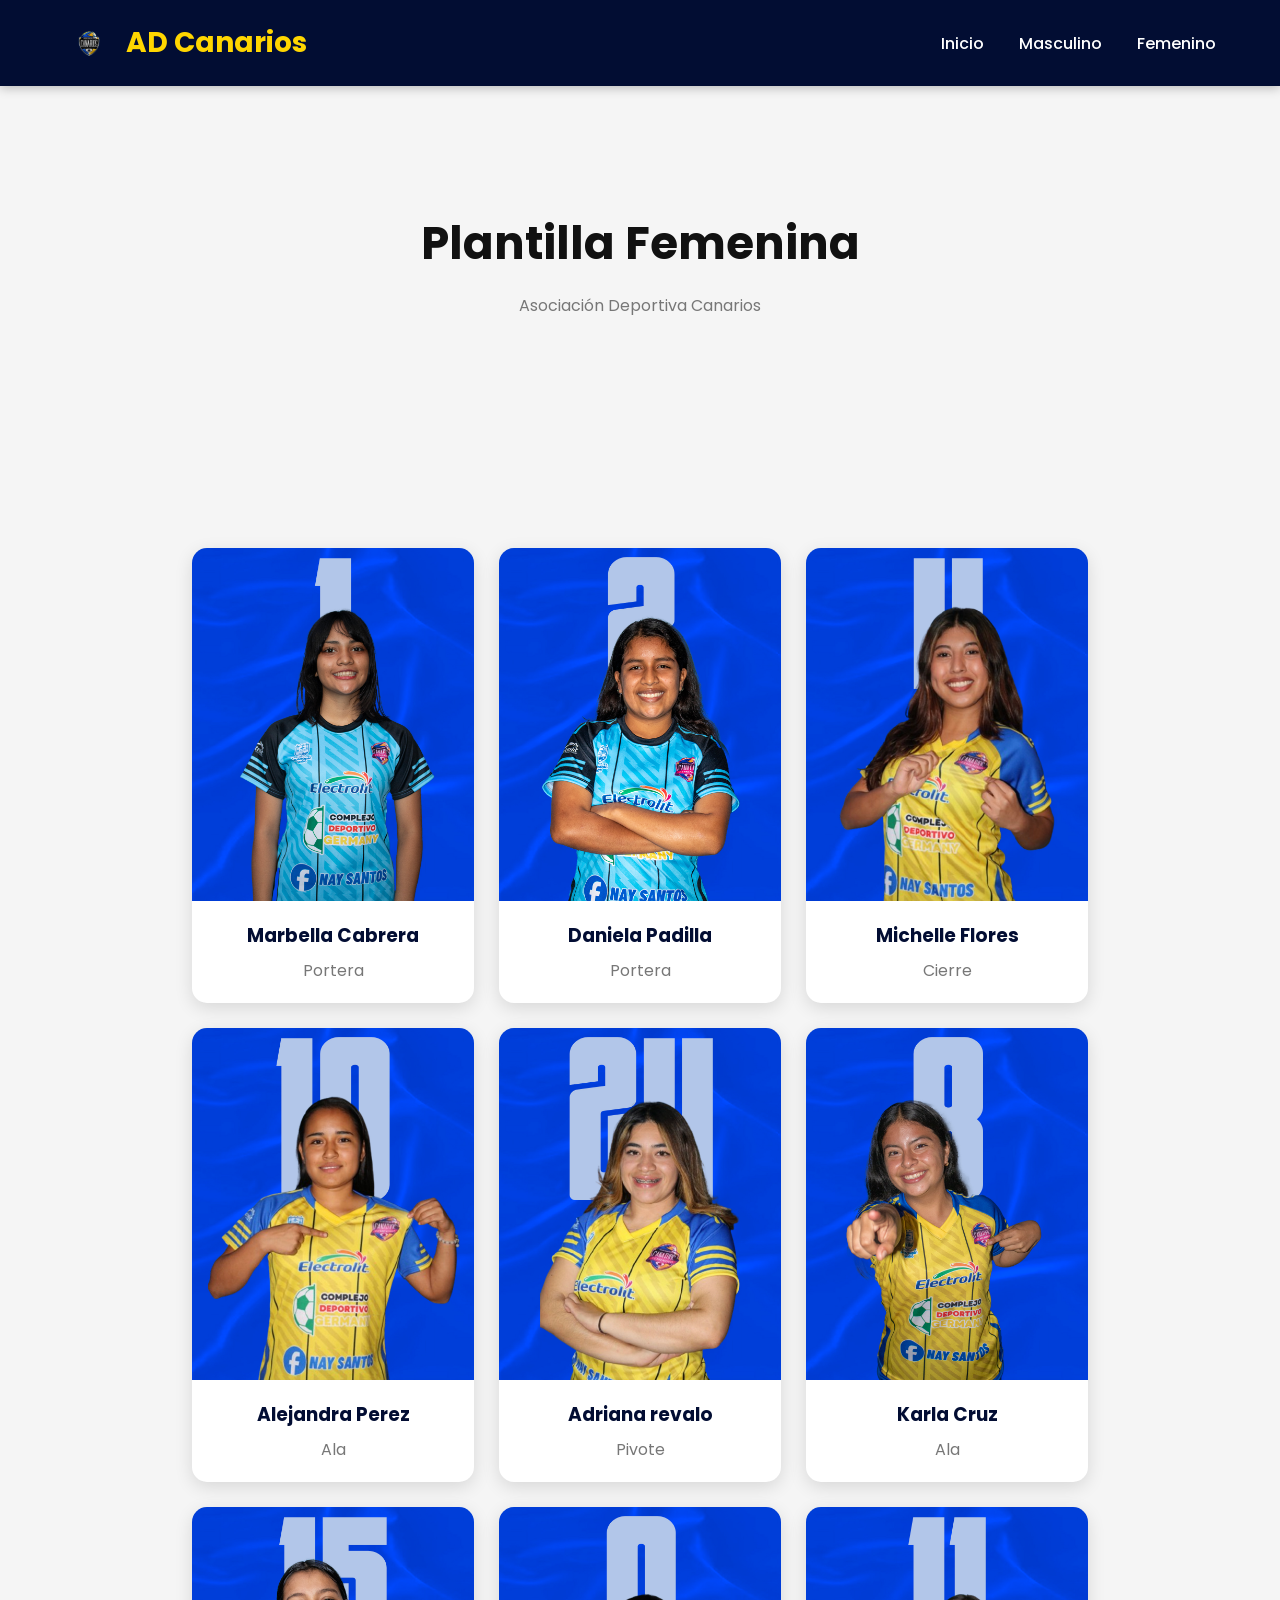
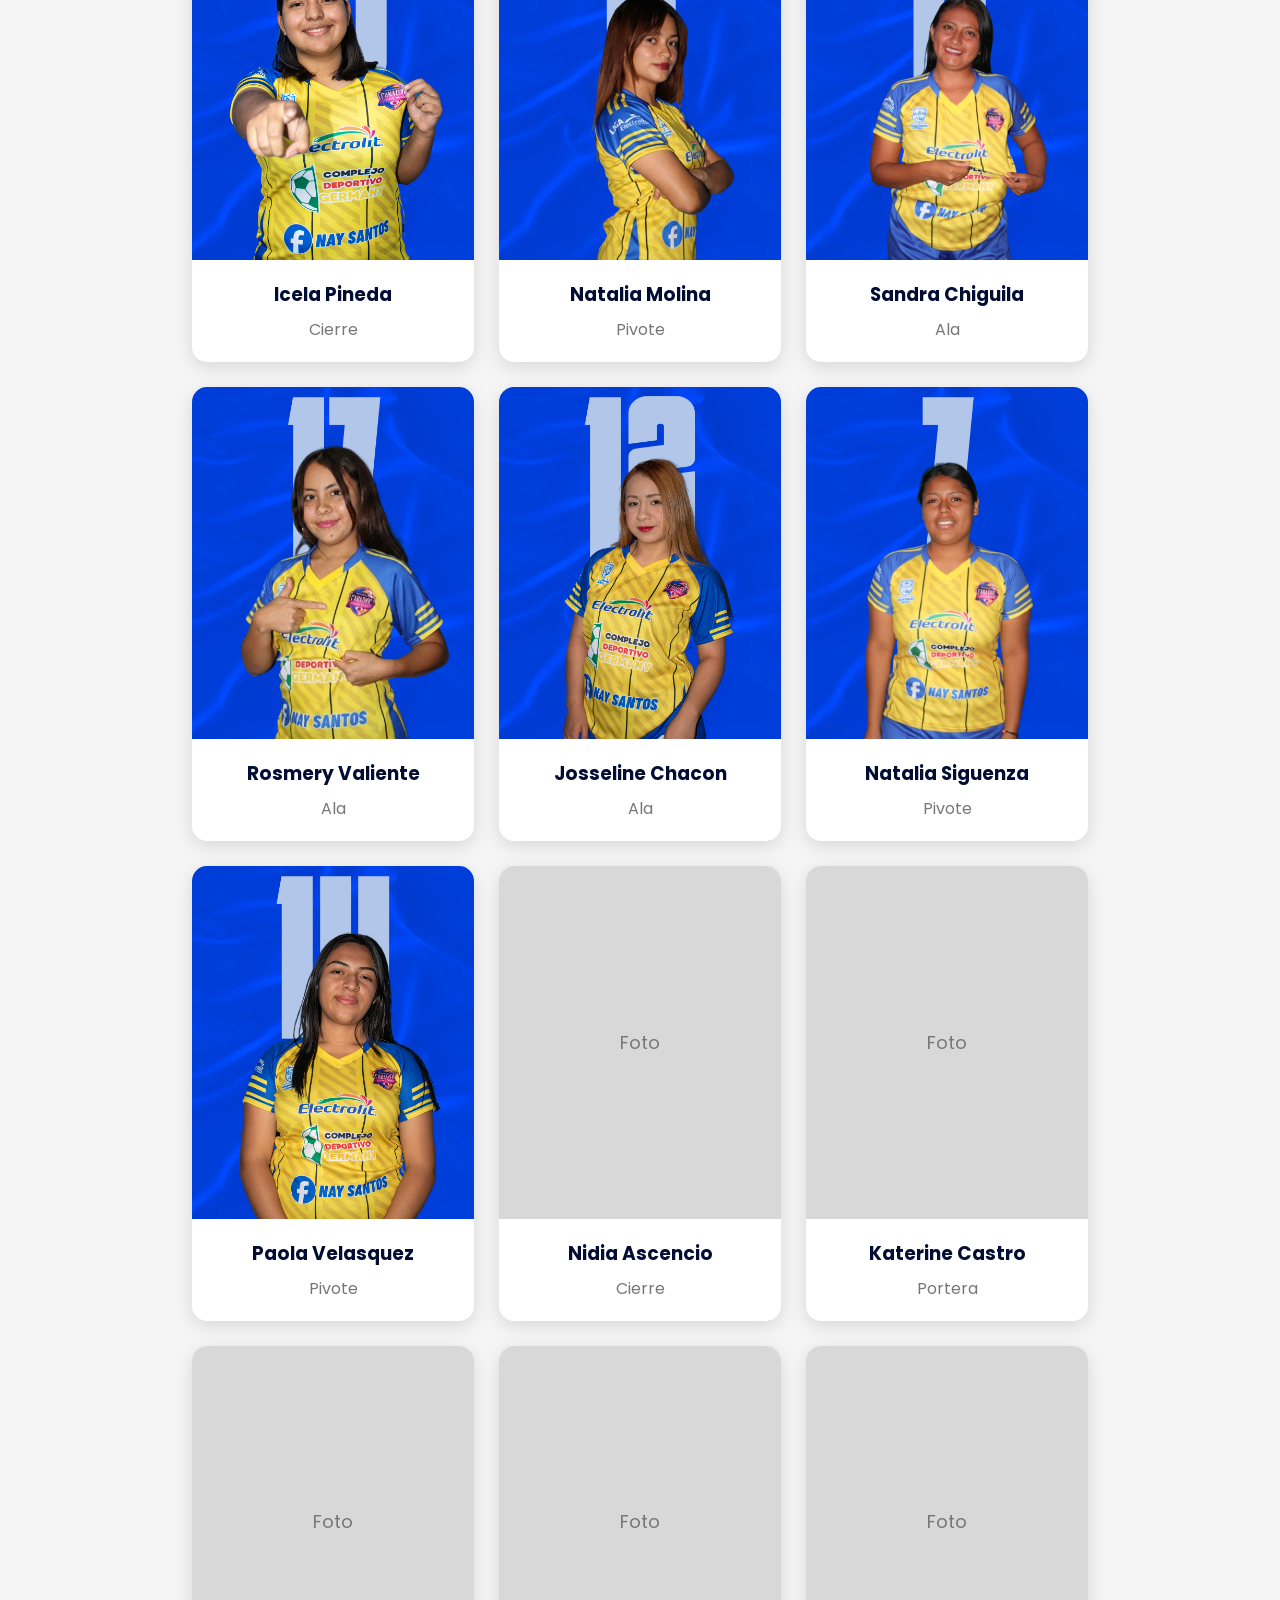
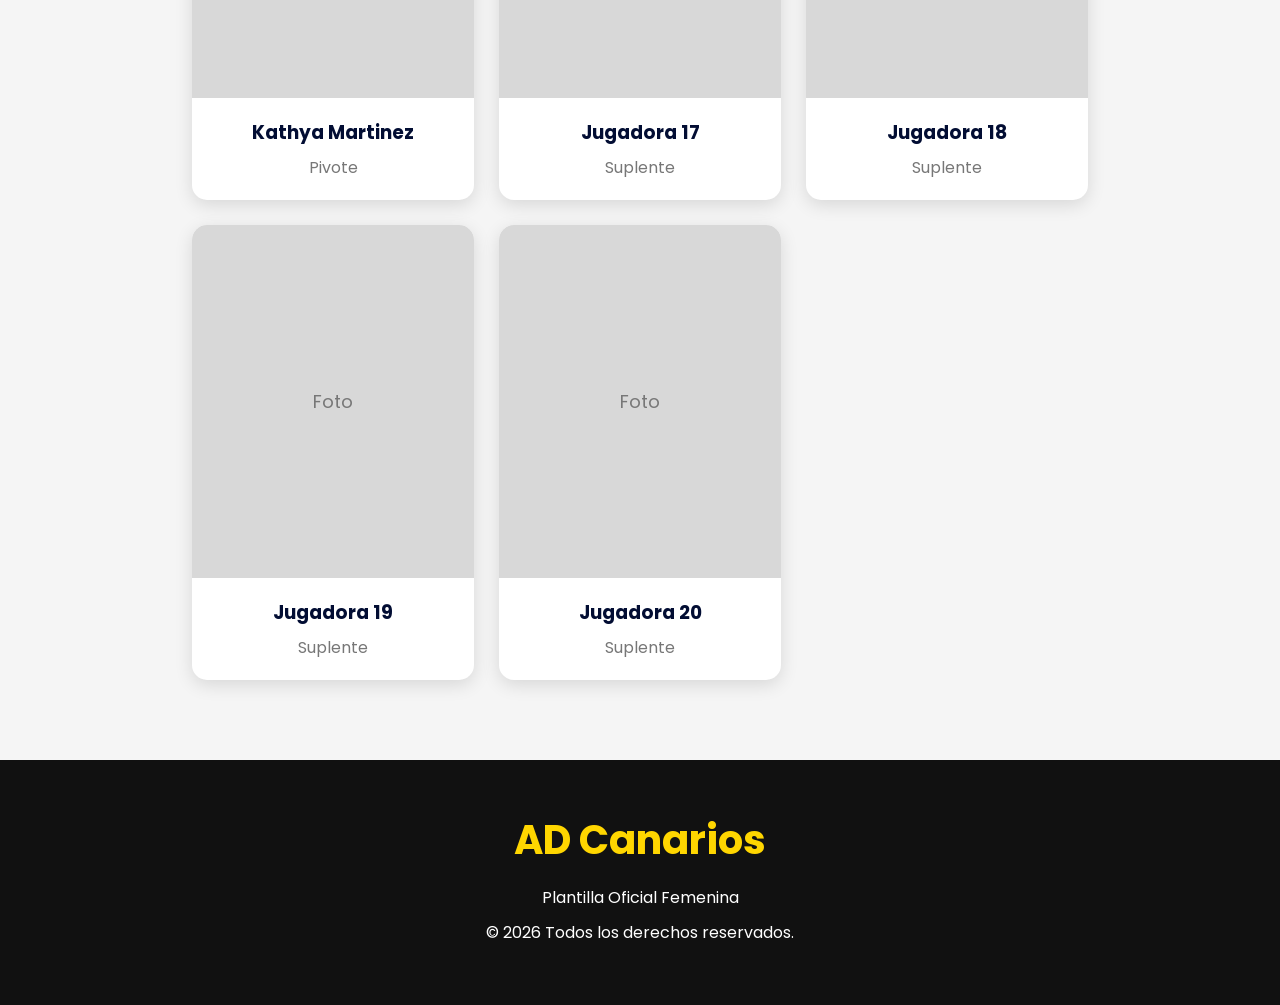
==== commit 03eb1dfc: "Update plantilla-femenina.html" ====
--- a/plantilla-femenina.html
+++ b/plantilla-femenina.html
@@ -170,8 +170,8 @@
     <div class="player-card">
         <div class="player-photo">Foto</div>
         <div class="player-info">
-            <h3>Jugadora 14</h3>
-            <p>Delantera</p>
+            <h3>Nidia Ascencio</h3>
+            <p>Cierre</p>
         </div>
     </div>
 
@@ -179,8 +179,8 @@
     <div class="player-card">
         <div class="player-photo">Foto</div>
         <div class="player-info">
-            <h3>Jugadora 15</h3>
-            <p>Delantera</p>
+            <h3>Katerine Castro</h3>
+            <p>Portera</p>
         </div>
     </div>
 
@@ -188,8 +188,8 @@
     <div class="player-card">
         <div class="player-photo">Foto</div>
         <div class="player-info">
-            <h3>Jugadora 16</h3>
-            <p>Suplente</p>
+            <h3>Kathya Martinez</h3>
+            <p>Pivote</p>
         </div>
     </div>
 
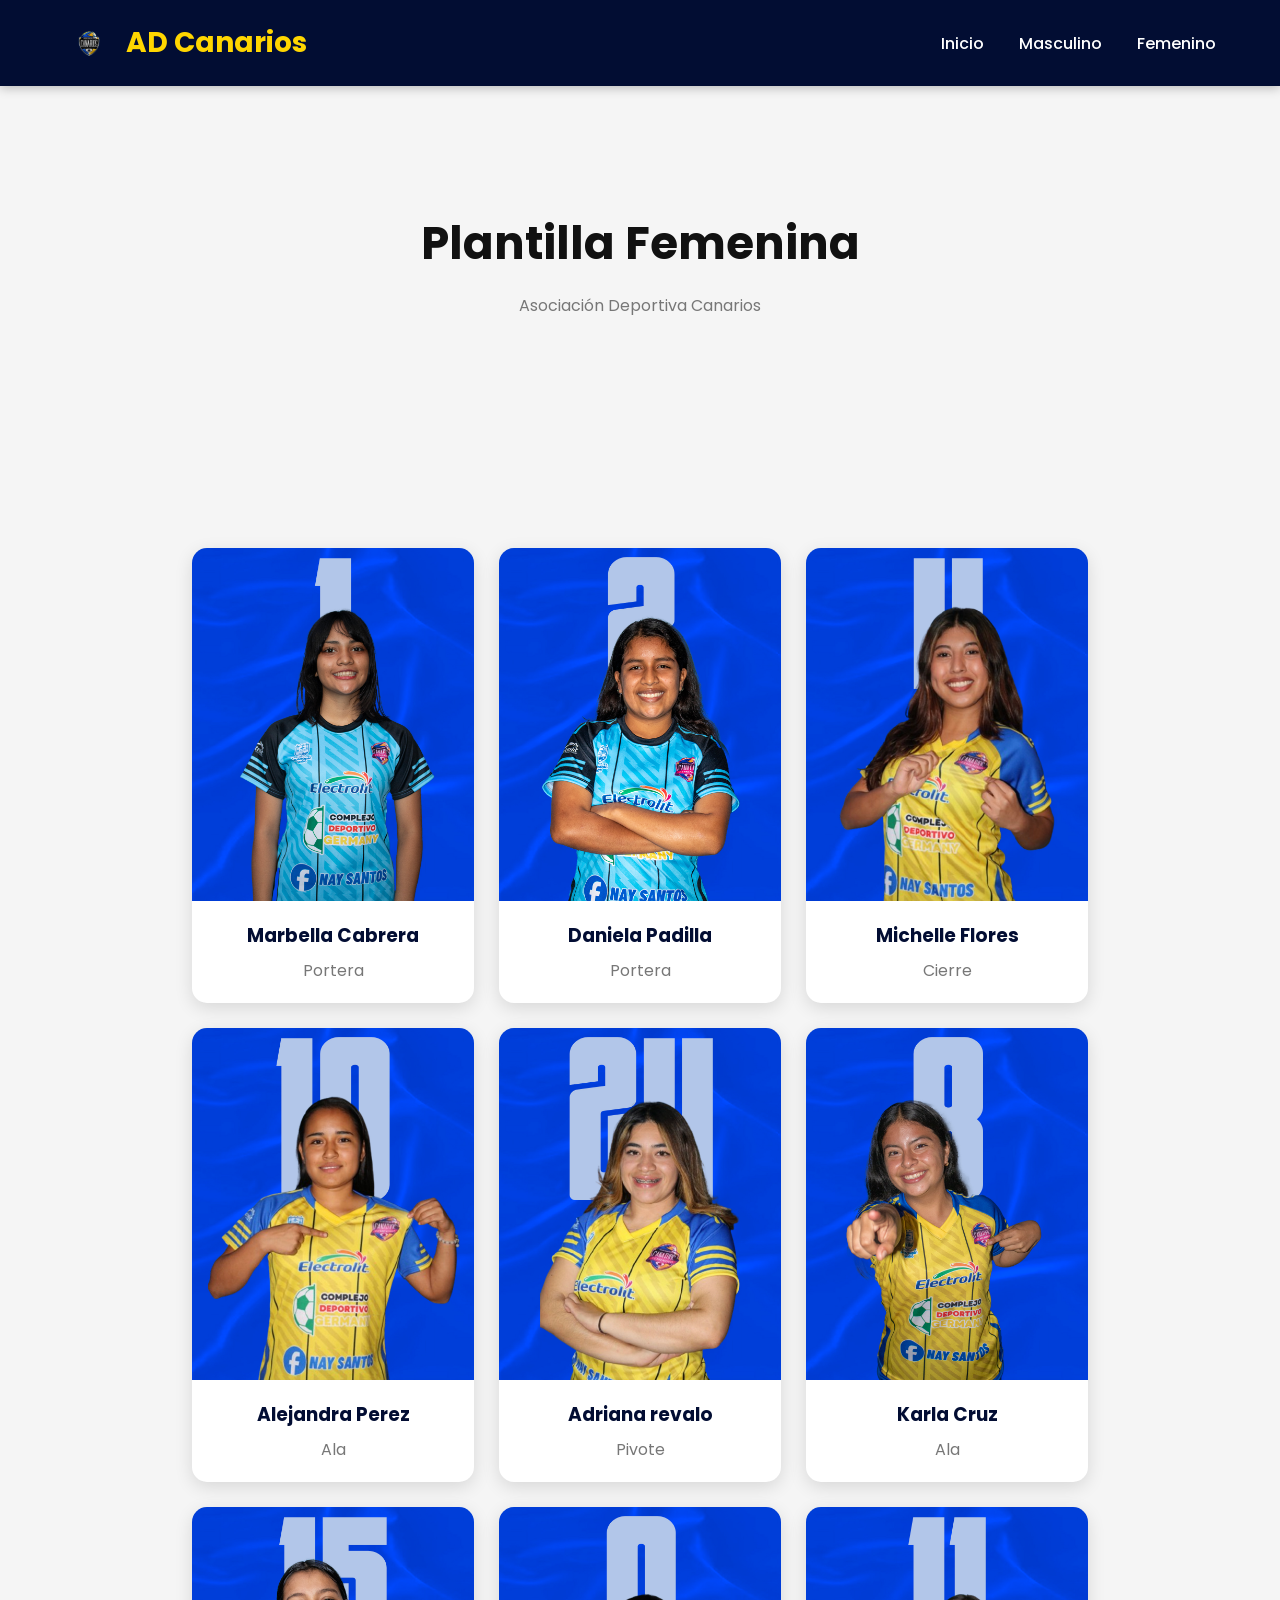
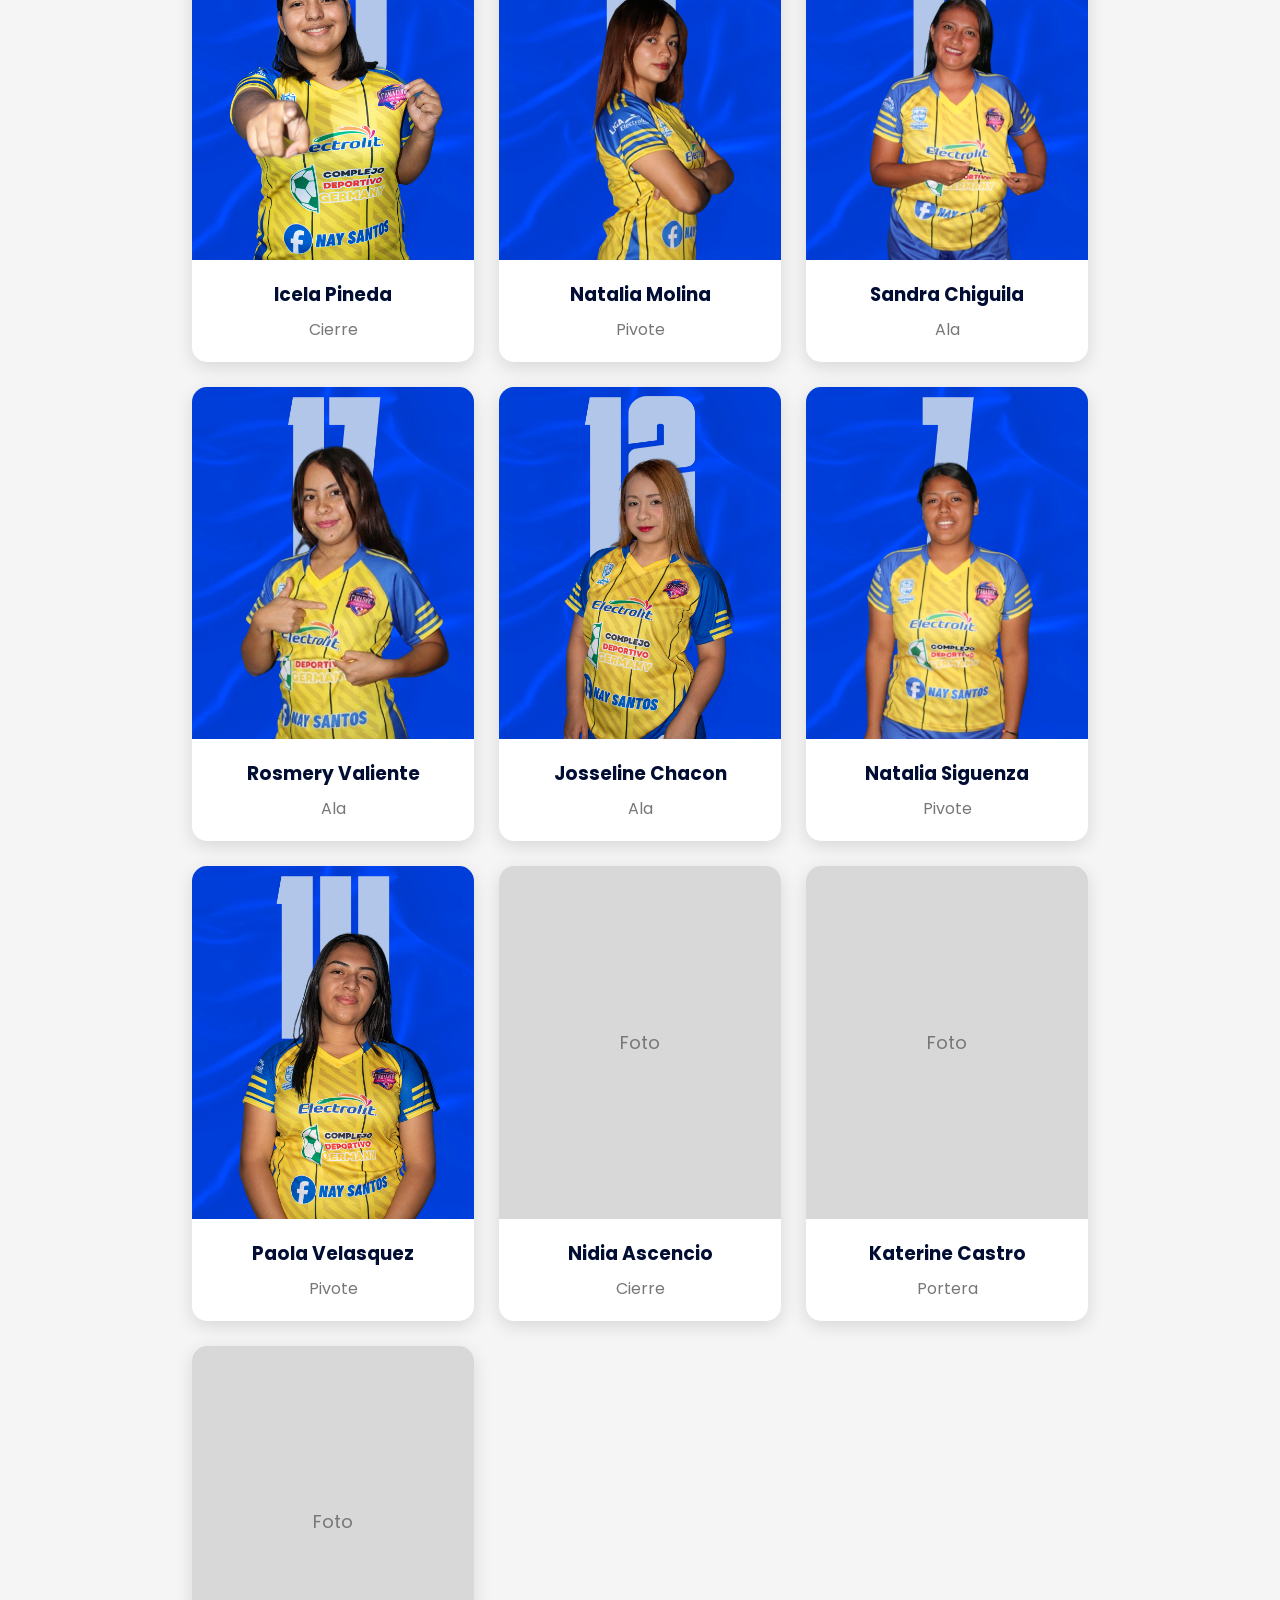
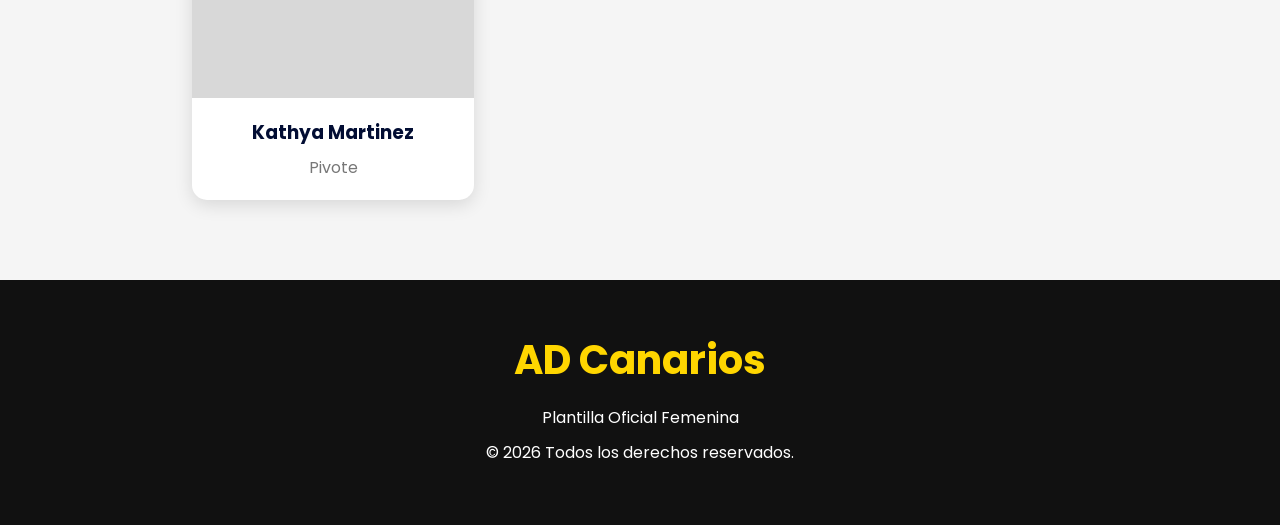
==== commit 0ee3f982: "Update plantilla-femenina.html" ====
--- a/plantilla-femenina.html
+++ b/plantilla-femenina.html
@@ -193,41 +193,8 @@
         </div>
     </div>
 
-    <!-- Jugadora 17 -->
-    <div class="player-card">
-        <div class="player-photo">Foto</div>
-        <div class="player-info">
-            <h3>Jugadora 17</h3>
-            <p>Suplente</p>
-        </div>
-    </div>
-
-    <!-- Jugadora 18 -->
-    <div class="player-card">
-        <div class="player-photo">Foto</div>
-        <div class="player-info">
-            <h3>Jugadora 18</h3>
-            <p>Suplente</p>
-        </div>
-    </div>
-
-    <!-- Jugadora 19 -->
-    <div class="player-card">
-        <div class="player-photo">Foto</div>
-        <div class="player-info">
-            <h3>Jugadora 19</h3>
-            <p>Suplente</p>
-        </div>
-    </div>
-
-    <!-- Jugadora 20 -->
-    <div class="player-card">
-        <div class="player-photo">Foto</div>
-        <div class="player-info">
-            <h3>Jugadora 20</h3>
-            <p>Suplente</p>
-        </div>
-    </div>
+   
+       
 
 </section>
 
--- a/style.css
+++ b/style.css
@@ -247,57 +247,80 @@
 }
 
 /* ===========================
-   ESTADISTICAS
-=========================== */
+/*================ ESTADÍSTICAS =================*/
 
 .estadisticas{
-    background:#020d33
-    ;
-    color:white;
+    padding:90px 0;
+    background:#f5f5f5;
 }
 
 .estadisticas h2{
-    color:white;
-}
-
-.stats{
-    display:grid;
-    grid-template-columns:repeat(4,1fr);
-    gap:25px;
-}
-
-.stat{
-    text-align:center;
-    background:#222;
-    padding:35px;
+    text-align:center;
+    font-size:42px;
+    color:#111;
+    margin-bottom:10px;
+}
+
+.subtitulo{
+    text-align:center;
+    color:#777;
+    margin-bottom:40px;
+    font-size:18px;
+}
+
+.tabla-responsive{
+    overflow-x:auto;
+}
+
+.tabla-estadisticas{
+    width:100%;
+    border-collapse:collapse;
+    background:#fff;
     border-radius:15px;
-}
-
-.stat h3{
-    font-size:50px;
-    color:#FFD600;
-}
-
-.stat span{
-    font-size:18px;
-}
-
-/* ===========================
-   CTA
-=========================== */
-
-.cta{
-    text-align:center;
-    background:#FFD600;
-}
-
-.cta h2{
+    overflow:hidden;
+    box-shadow:0 10px 30px rgba(0,0,0,.08);
+}
+
+.tabla-estadisticas thead{
+    background:#FFD200;
+}
+
+.tabla-estadisticas th{
+    padding:18px;
     color:#111;
-}
-
-.cta p{
-    font-size:20px;
-    margin-bottom:35px;
+    text-transform:uppercase;
+    font-size:15px;
+    font-weight:700;
+}
+
+.tabla-estadisticas td{
+    padding:16px;
+    text-align:center;
+    border-bottom:1px solid #ececec;
+    transition:.3s;
+}
+
+.tabla-estadisticas td:nth-child(2){
+    text-align:left;
+    font-weight:600;
+}
+
+.tabla-estadisticas tbody tr:hover{
+    background:#fff9d6;
+}
+
+@media(max-width:768px){
+
+    .estadisticas h2{
+        font-size:32px;
+    }
+
+    .tabla-estadisticas th,
+    .tabla-estadisticas td{
+        padding:12px;
+        font-size:14px;
+    }
+
 }
 
 /* ===========================
@@ -449,3 +472,92 @@
 }
 
 }
+/*================ LEYENDA ================*/
+
+.leyenda{
+    padding:90px 0;
+    background:#0c1323;
+}
+
+.leyenda-contenido{
+    display:flex;
+    align-items:center;
+    gap:60px;
+}
+
+.leyenda-img{
+    flex:1;
+}
+
+.leyenda-img img{
+    width:100%;
+    border-radius:18px;
+    box-shadow:0 20px 40px rgba(0,0,0,.35);
+    transition:.4s;
+}
+
+.leyenda-img img:hover{
+    transform:scale(1.03);
+}
+
+.leyenda-texto{
+    flex:1;
+}
+
+.titulo-seccion{
+    color:#FFD200;
+    font-size:14px;
+    letter-spacing:3px;
+    font-weight:bold;
+}
+
+.leyenda-texto h2{
+    color:#fff;
+    font-size:42px;
+    margin:10px 0;
+}
+
+.leyenda-texto h3{
+    color:#FFD200;
+    font-size:24px;
+    margin-bottom:25px;
+}
+
+.leyenda-texto p{
+    color:#d9d9d9;
+    line-height:1.9;
+    margin-bottom:18px;
+    text-align:justify;
+}
+
+.leyenda-texto strong{
+    color:#FFD200;
+}
+
+.leyenda-texto blockquote{
+    margin-top:30px;
+    border-left:5px solid #FFD200;
+    padding-left:20px;
+    color:#ffffff;
+    font-size:20px;
+    font-style:italic;
+}
+
+/* Responsive */
+
+@media(max-width:900px){
+
+    .leyenda-contenido{
+        flex-direction:column;
+    }
+
+    .leyenda-texto h2{
+        font-size:34px;
+        text-align:center;
+    }
+
+    .leyenda-texto h3{
+        text-align:center;
+    }
+
+}
